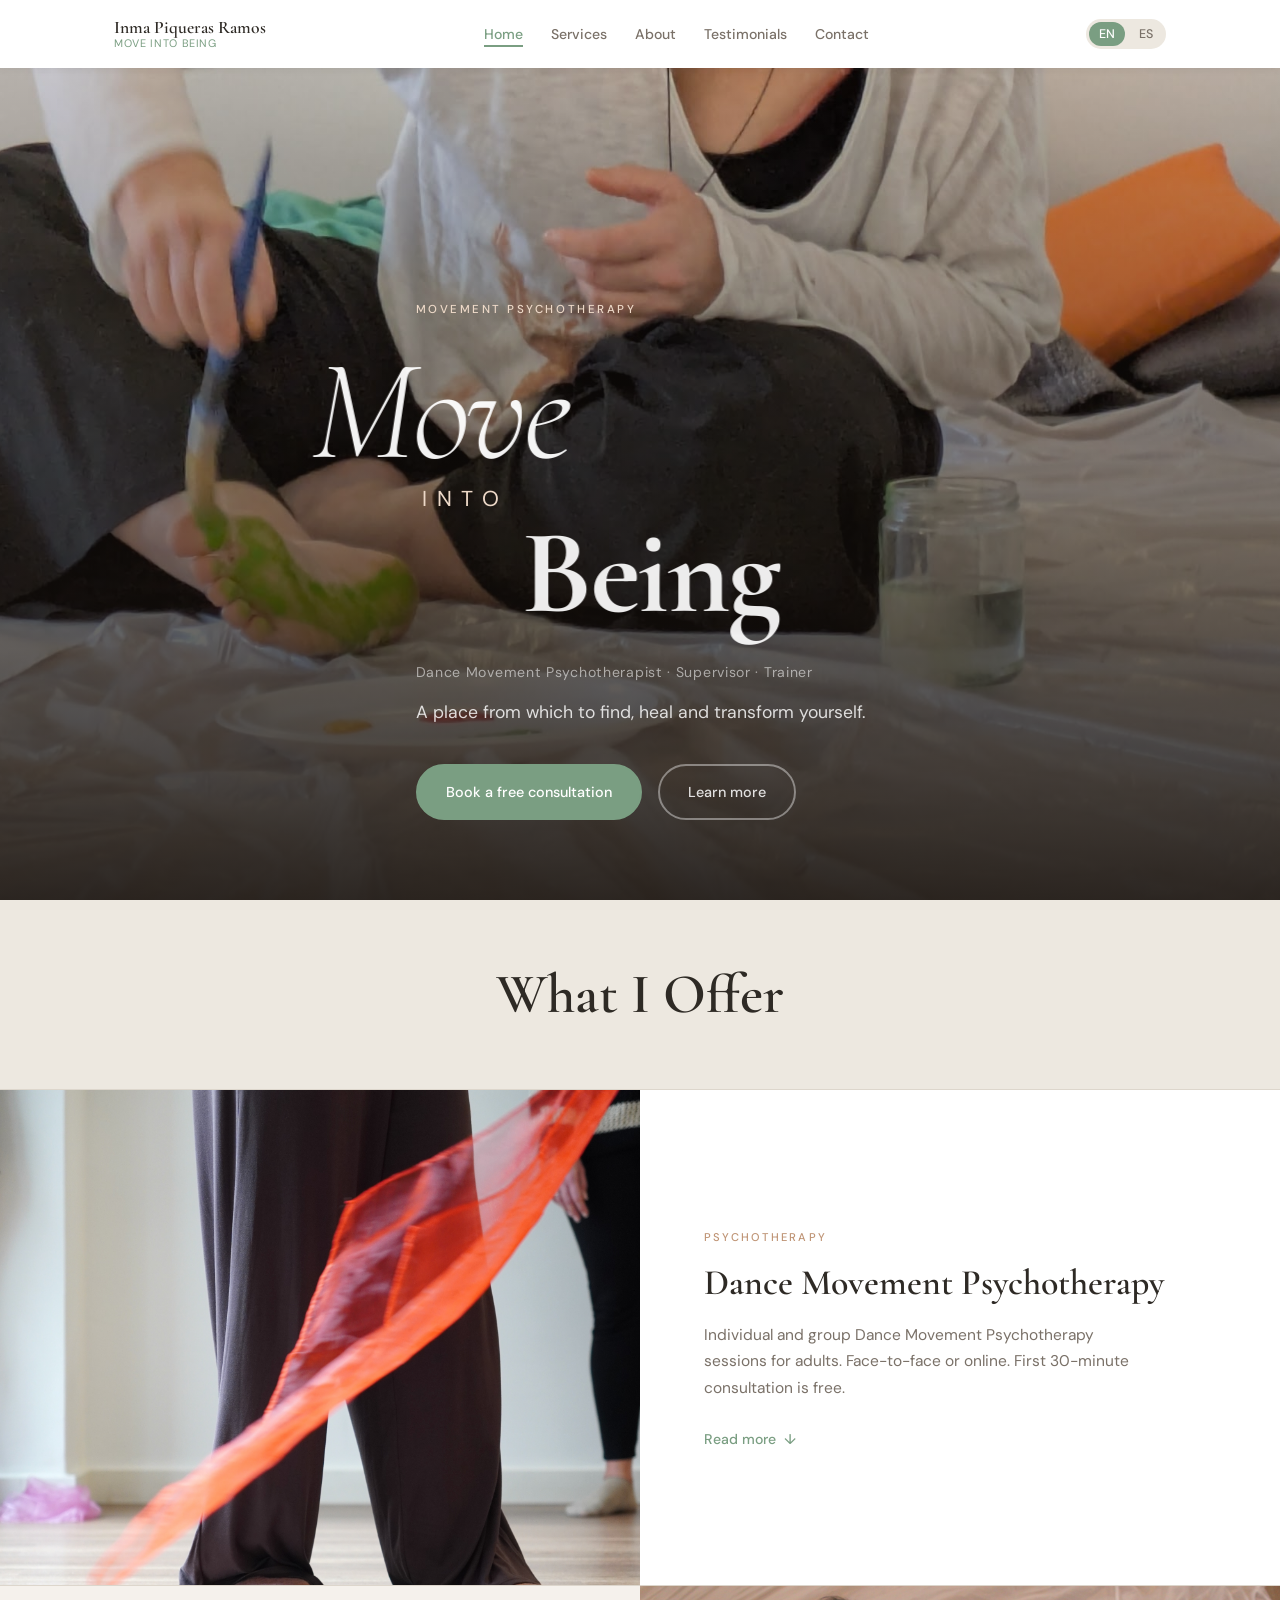
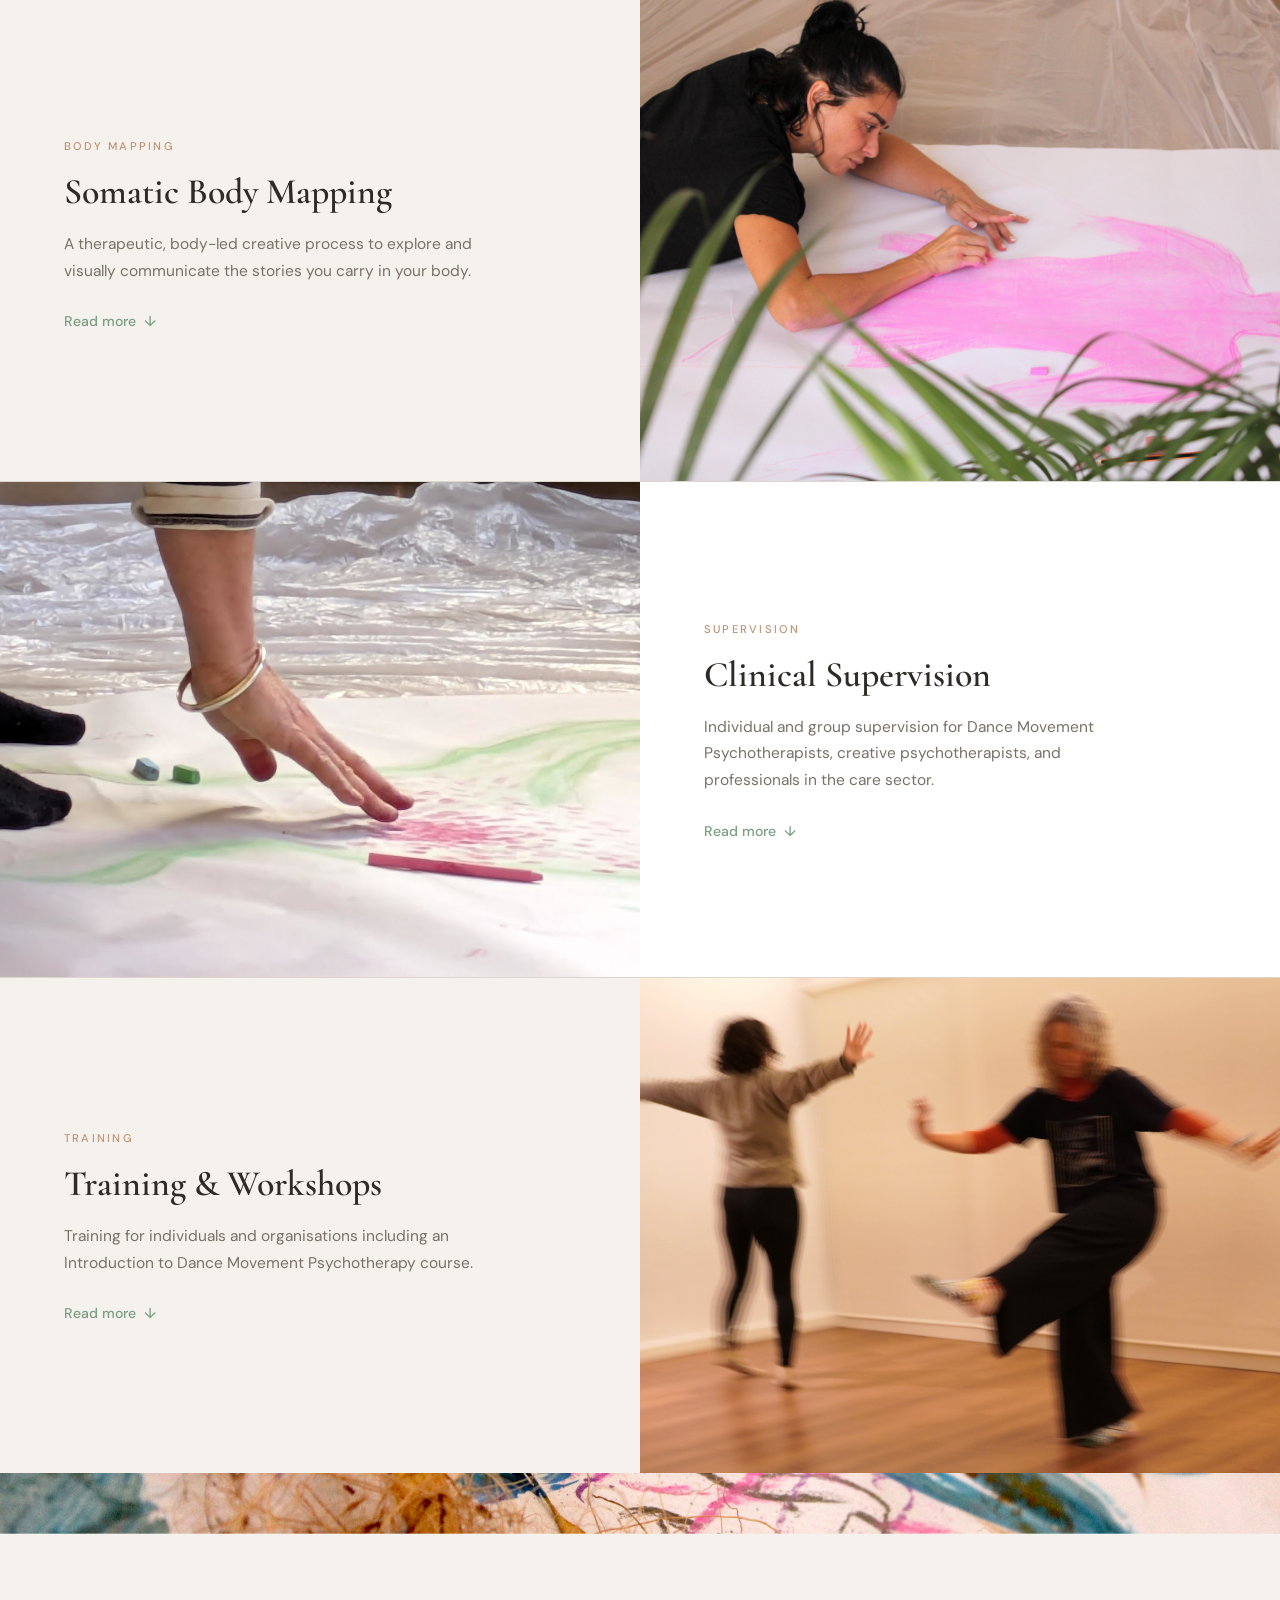
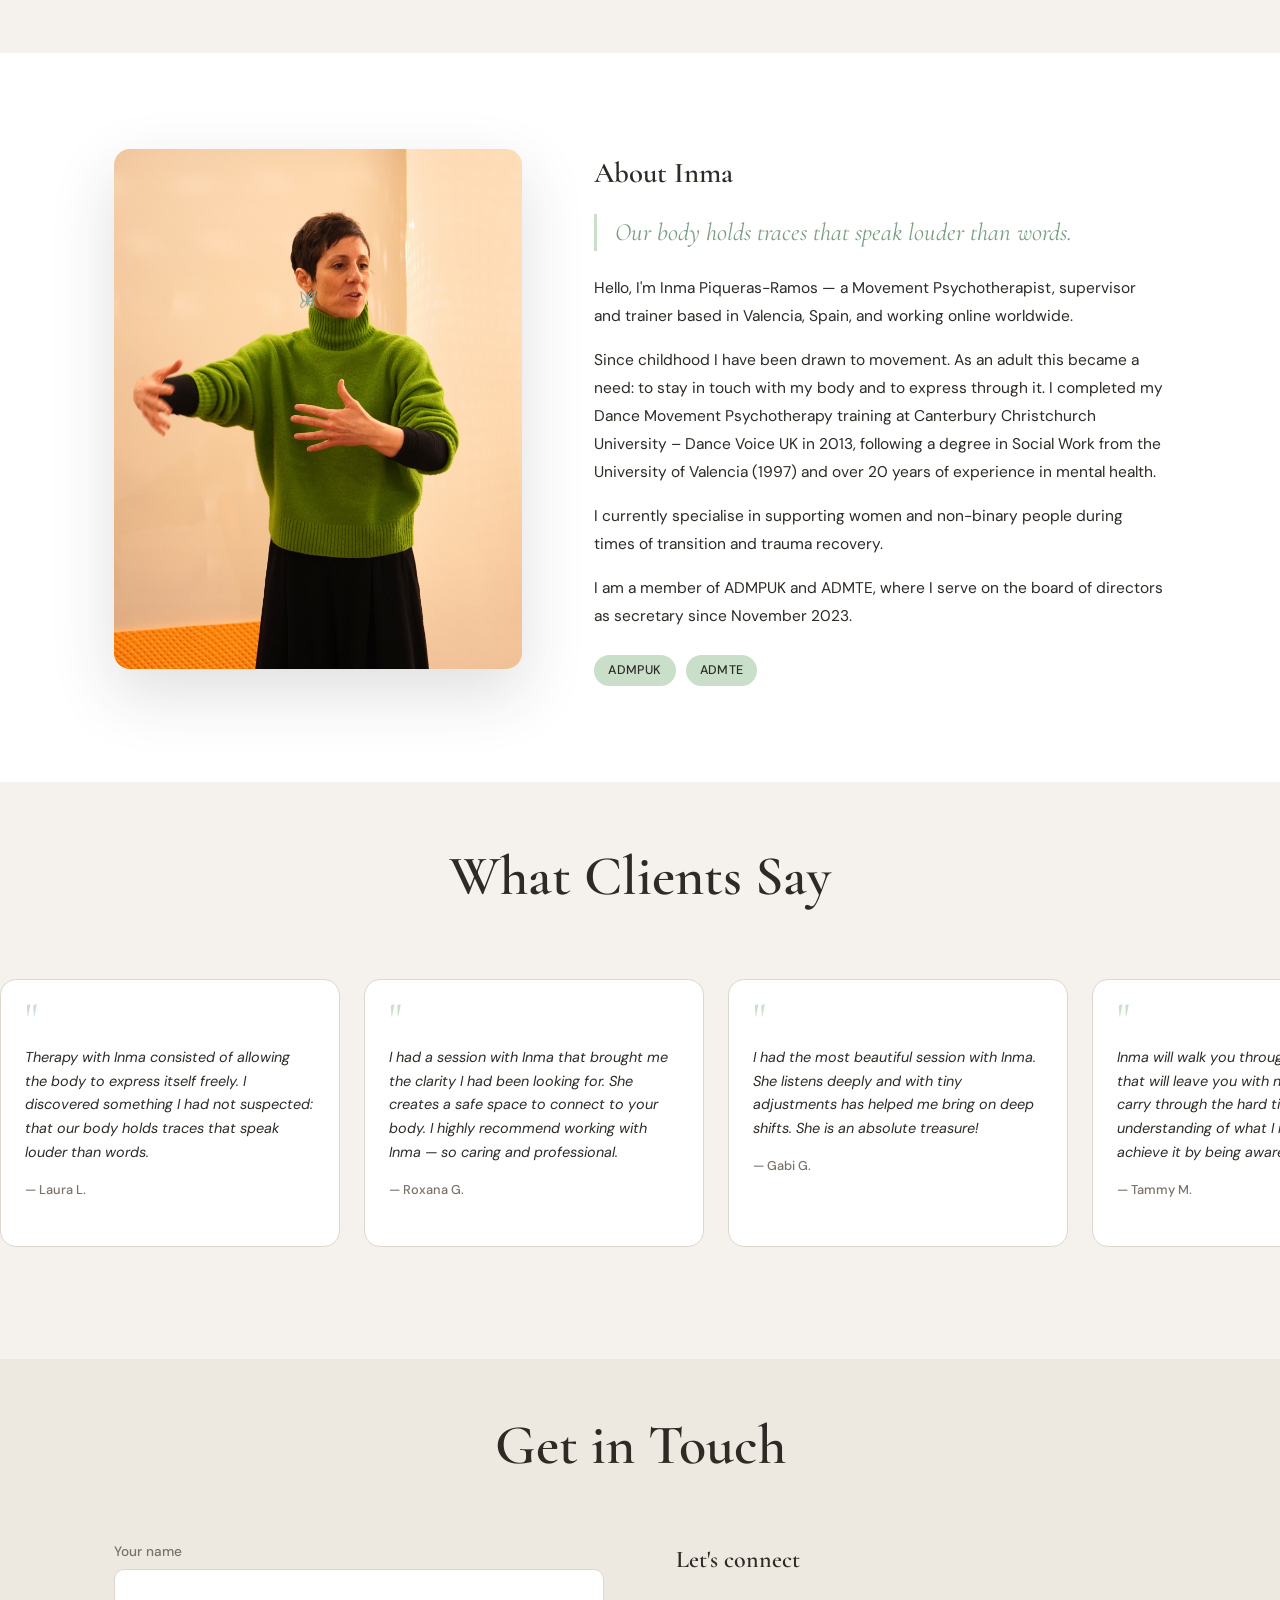
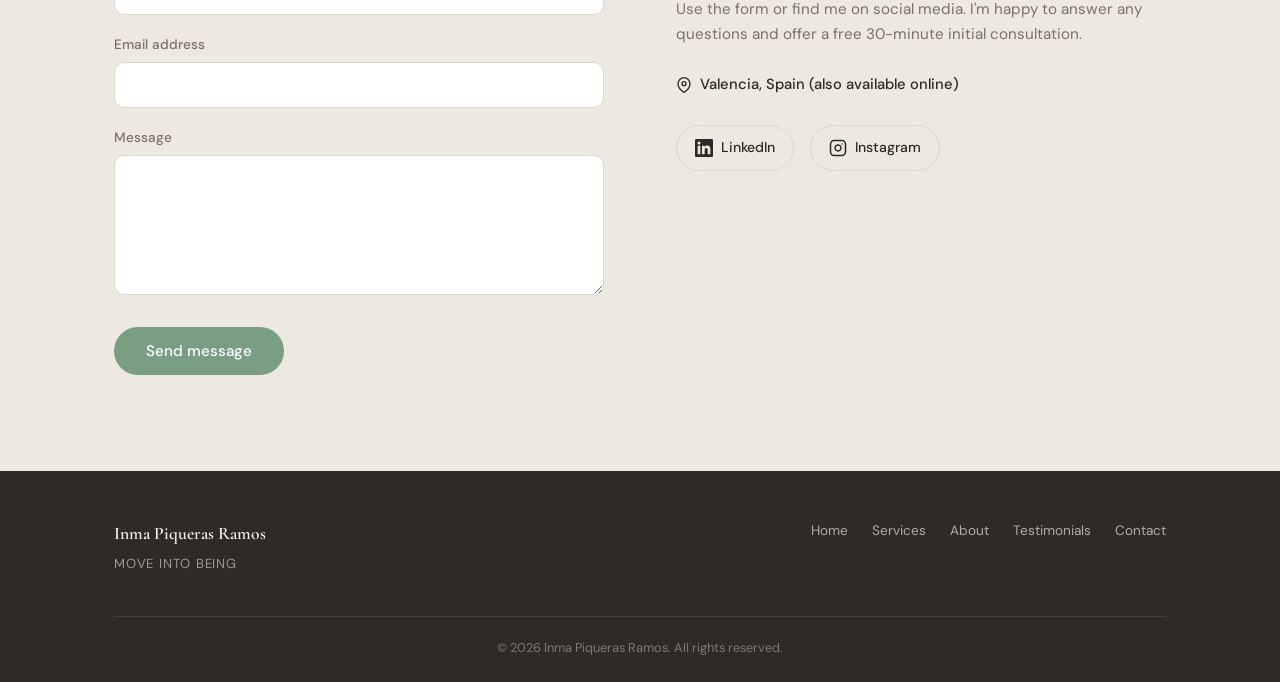
==== index.html @ 247e580c "Add complete website: bilingual static site for Inma Piqueras Ramos - index.html: single-page EN/ES " ====
<!DOCTYPE html>
<html lang="en">
<head>
  <meta charset="UTF-8" />
  <meta name="viewport" content="width=device-width, initial-scale=1.0" />
  <meta name="description" content="Inma Piqueras Ramos — Dance Movement Psychotherapist, Supervisor and Trainer based in Valencia, Spain. Individual and group therapy, supervision, and training." />
  <title>Inma Piqueras Ramos · Move Into Being</title>

  <!-- Favicon placeholder -->
  <link rel="icon" type="image/svg+xml" href="data:image/svg+xml,<svg xmlns='http://www.w3.org/2000/svg' viewBox='0 0 100 100'><text y='.9em' font-size='90'>🌿</text></svg>" />

  <!-- Design tokens first, then site styles -->
  <link rel="stylesheet" href="config.css" />
  <link rel="stylesheet" href="style.css" />
</head>

<body data-lang="en">

<!-- ===========================
     HEADER / NAV
     =========================== -->
<header id="site-header" role="banner">
  <div class="container">
    <nav class="nav-inner" aria-label="Main navigation">

      <a href="#hero" class="nav-logo" aria-label="Inma Piqueras Ramos — home">
        <span class="logo-name">Inma Piqueras Ramos</span>
        <span class="logo-tagline">Move Into Being</span>
      </a>

      <ul class="nav-links" role="list">
        <li><a href="#hero"
               data-en="Home"
               data-es="Inicio">Home</a></li>
        <li><a href="#services"
               data-en="Services"
               data-es="Servicios">Services</a></li>
        <li><a href="#about"
               data-en="About"
               data-es="Sobre mí">About</a></li>
        <li><a href="#testimonials"
               data-en="Testimonials"
               data-es="Testimonios">Testimonials</a></li>
        <li><a href="#contact"
               data-en="Contact"
               data-es="Contacto">Contact</a></li>
      </ul>

      <div class="lang-toggle" role="group" aria-label="Language selection">
        <button class="lang-btn active"
                data-lang="en"
                aria-pressed="true"
                aria-label="Switch to English">EN</button>
        <button class="lang-btn"
                data-lang="es"
                aria-pressed="false"
                aria-label="Cambiar a español">ES</button>
      </div>

      <button id="nav-hamburger"
              class="nav-hamburger"
              aria-label="Open navigation menu"
              aria-expanded="false"
              aria-controls="nav-mobile">☰</button>

    </nav>

    <!-- Mobile dropdown nav -->
    <nav id="nav-mobile" class="nav-mobile" aria-label="Mobile navigation">
      <a href="#hero"
         data-en="Home"
         data-es="Inicio">Home</a>
      <a href="#services"
         data-en="Services"
         data-es="Servicios">Services</a>
      <a href="#about"
         data-en="About"
         data-es="Sobre mí">About</a>
      <a href="#testimonials"
         data-en="Testimonials"
         data-es="Testimonios">Testimonials</a>
      <a href="#contact"
         data-en="Contact"
         data-es="Contacto">Contact</a>
    </nav>
  </div>
</header>


<!-- ===========================
     HERO
     =========================== -->
<section id="hero" aria-label="Introduction">

  <div class="hero-bg" aria-hidden="true">
    <img src="images/body_mapping/green_foot.jpg" alt="" />
  </div>
  <div class="hero-overlay" aria-hidden="true"></div>

  <div class="container">
    <div class="hero-content">

      <span class="hero-eyebrow"
            data-en="Movement Psychotherapy"
            data-es="Psicoterapia por el Movimiento">Movement Psychotherapy</span>

      <h1 class="hero-title" aria-label="Move Into Being">
        <span class="hero-title-move">Move</span>
        <span class="hero-title-into">Into</span>
        <span class="hero-title-being">Being</span>
      </h1>

      <p class="hero-subtitle"
         data-en="Dance Movement Psychotherapist &middot; Supervisor &middot; Trainer"
         data-es="Danza Movimiento Terapeuta &middot; Supervisora &middot; Formadora">Dance Movement Psychotherapist &middot; Supervisor &middot; Trainer</p>

      <p class="hero-intro"
         data-en="A place from which to find, heal and transform yourself."
         data-es="Un espacio desde el cual encontrar, sanar y transformarte.">A place from which to find, heal and transform yourself.</p>

      <div class="hero-ctas">
        <a href="#contact"
           class="btn btn-primary"
           data-en="Book a free consultation"
           data-es="Reserva una consulta gratuita">Book a free consultation</a>
        <a href="#services"
           class="btn btn-outline-light"
           data-en="Learn more"
           data-es="Saber más">Learn more</a>
      </div>

    </div>
  </div>
</section>

<!-- ===========================
     SERVICES
     =========================== -->
<section id="services" aria-labelledby="services-heading">
  <div class="container">
    <h2 id="services-heading" class="section-heading"
        data-en="What I Offer"
        data-es="Lo Que Ofrezco">What I Offer</h2>
  </div>

  <!-- Service 1: DMP — photo LEFT -->
  <article class="service-section" data-images='["images/dmp/floating_scarf.JPG","images/dmp/fun_scarfs.JPG"]' aria-label="Dance Movement Psychotherapy">
    <div class="service-header">
      <div class="service-photo-col">
        <img class="service-photo"
             src="images/dmp/floating_scarf.JPG"
             alt="A colourful scarf floating through the air during a movement session" />
      </div>
      <div class="service-text-col">
        <span class="service-label" data-en="Psychotherapy" data-es="Terapia">Psychotherapy</span>
        <h3 class="service-title"
            data-en="Dance Movement Psychotherapy"
            data-es="Danza Movimiento Terapia">Dance Movement Psychotherapy</h3>
        <p class="service-short lang-en">Individual and group Dance Movement Psychotherapy sessions for adults. Face-to-face or online. First 30-minute consultation is free.</p>
        <p class="service-short lang-es">Sesiones individuales y grupales de Danza Movimiento Terapia para adultos. Presencial o en línea. Primera consulta de 30 minutos gratuita.</p>
        <button class="service-expand-btn" aria-expanded="false">
          <span class="lang-en">Read more</span><span class="lang-es">Leer más</span>
          <span class="service-expand-arrow">↓</span>
        </button>
      </div>
    </div>
    <div class="service-drawer" aria-hidden="true">
      <div class="service-drawer-inner">
        <div class="lang-en">
          <p>Dance Movement Psychotherapy (DMP) is an integrative and humanistic approach that uses movement and body awareness as a pathway to psychological wellbeing. Drawing on attachment theory, trauma-informed practice, Gestalt and somatic approaches, our work together honours the wisdom of the body.</p>
          <p>Sessions are available individually or in groups, face-to-face in Valencia or online worldwide. A free 30-minute initial consultation lets us explore whether working together feels right.</p>
          <p><strong>Fees:</strong> €55 per individual session (50 min). Group session fees vary — please get in touch for details.</p>
        </div>
        <div class="lang-es">
          <p>La Danza Movimiento Terapia (DMT) es un enfoque integrador y humanista que utiliza el movimiento y la conciencia corporal como vía hacia el bienestar psicológico. Basándonos en la teoría del apego, la práctica informada en trauma, la Gestalt y los enfoques somáticos, nuestro trabajo honra la sabiduría del cuerpo.</p>
          <p>Las sesiones están disponibles de forma individual o grupal, en Valencia o en línea. Una consulta inicial gratuita de 30 minutos nos permite explorar si trabajar juntas/os nos parece adecuado.</p>
          <p><strong>Honorarios:</strong> €50 por sesión individual (50 min). Las sesiones de grupo varían — contáctame para más información.</p>
        </div>
      </div>
    </div>
  </article>

  <!-- Service 2: Body Mapping — photo RIGHT -->
  <article class="service-section service-section--flip" data-images='["images/body_mapping/lying_down_drawing.JPG","images/body_mapping/bluebody.jpg","images/body_mapping/hand_reaching.jpg","images/body_mapping/hand_string.jpg","images/body_mapping/lying_down.jpg"]' aria-label="Somatic Body Mapping">
    <div class="service-header">
      <div class="service-photo-col">
        <img class="service-photo"
             src="images/body_mapping/lying_down_drawing.JPG"
             alt="A body map drawing created during a somatic body mapping session" />
      </div>
      <div class="service-text-col">
        <span class="service-label" data-en="Body Mapping" data-es="Mapeo Corporal">Body Mapping</span>
        <h3 class="service-title"
            data-en="Somatic Body Mapping"
            data-es="Mapeo Corporal Somático">Somatic Body Mapping</h3>
        <p class="service-short lang-en">A therapeutic, body-led creative process to explore and visually communicate the stories you carry in your body.</p>
        <p class="service-short lang-es">Un proceso creativo y terapéutico que te invita a explorar y comunicar visualmente las historias que vives en tu cuerpo.</p>
        <button class="service-expand-btn" aria-expanded="false">
          <span class="lang-en">Read more</span><span class="lang-es">Leer más</span>
          <span class="service-expand-arrow">↓</span>
        </button>
      </div>
    </div>
    <div class="service-drawer" aria-hidden="true">
      <div class="service-drawer-inner">
        <div class="lang-en">
          <p>Somatic Body Mapping (SBM) invites you to paint a life-size representation of your body onto canvas, guided by somatic awareness. The result is a deeply personal artwork that gives form to inner experience — sensations, emotions, memories and meaning.</p>
          <p>Available individually and in groups, SBM is especially supportive during times of transition — loss and grief, illness, menopause, birth, arriving in a new country. No artistic experience is needed.</p>
          <p>A free 30-minute consultation is available to explore if this is the right approach for you.</p>
        </div>
        <div class="lang-es">
          <p>El Mapeo Corporal Somático te invita a pintar una representación a tamaño natural de tu cuerpo en un lienzo, guiada/o por la conciencia somática. El resultado es una obra de arte profundamente personal que da forma a la experiencia interior: sensaciones, emociones, recuerdos y significado.</p>
          <p>Disponible de forma individual y grupal, especialmente beneficioso en momentos de transición: pérdida y duelo, enfermedad, menopausia, maternidad, llegada a un nuevo país. No se necesita experiencia artística.</p>
          <p>Consulta inicial gratuita de 30 minutos disponible.</p>
        </div>
      </div>
    </div>
  </article>

  <!-- Service 3: Supervision — photo LEFT -->
  <article class="service-section" data-images='["images/body_mapping/hand_reaching.jpg","images/abstract/abstract_hand.JPG","images/abstract/abstract_fibres.JPG","images/abstract/feathers.JPG"]' aria-label="Supervision">
    <div class="service-header">
      <div class="service-photo-col">
        <img class="service-photo"
             src="images/body_mapping/hand_reaching.jpg"
             alt="A hand reaching upward, suggesting support and therapeutic connection" />
      </div>
      <div class="service-text-col">
        <span class="service-label" data-en="Supervision" data-es="Supervisión">Supervision</span>
        <h3 class="service-title"
            data-en="Clinical Supervision"
            data-es="Supervisión Clínica">Clinical Supervision</h3>
        <p class="service-short lang-en">Individual and group supervision for Dance Movement Psychotherapists, creative psychotherapists, and professionals in the care sector.</p>
        <p class="service-short lang-es">Supervisión individual y grupal para DMT, psicoterapeutas creativos y profesionales del sector sociosanitario.</p>
        <button class="service-expand-btn" aria-expanded="false">
          <span class="lang-en">Read more</span><span class="lang-es">Leer más</span>
          <span class="service-expand-arrow">↓</span>
        </button>
      </div>
    </div>
    <div class="service-drawer" aria-hidden="true">
      <div class="service-drawer-inner">
        <div class="lang-en">
          <p>Supervision is offered from a creative and embodied perspective, drawing on role play, imagery, movement exploration, group sculpts and body shaping. The aim is to support reflective, ethical and creative practice.</p>
          <p>Suitable for Dance Movement Psychotherapists, creative arts therapists, psychotherapists, social workers, counsellors and other care professionals.</p>
          <p><strong>Fees:</strong> €60 per individual session (60 min). Group supervision fees vary — please get in touch.</p>
        </div>
        <div class="lang-es">
          <p>La supervisión se ofrece desde una perspectiva creativa y encarnada: juego de roles, imágenes, exploración del movimiento, esculturas grupales y modelado corporal. El objetivo es apoyar una práctica reflexiva, ética y creativa.</p>
          <p>Adecuada para DMT, terapeutas de artes creativas, psicoterapeutas, trabajadores sociales, orientadores y otros profesionales del sector sociosanitario.</p>
          <p><strong>Honorarios:</strong> €60 por sesión individual (60 min). Grupos: consultar.</p>
        </div>
      </div>
    </div>
  </article>

  <!-- Service 4: Training — photo RIGHT -->
  <article class="service-section service-section--flip" data-images='["images/training_and_workshops/two_dancers.JPG","images/training_and_workshops/blurred_feet.JPG","images/training_and_workshops/candles.JPG","images/training_and_workshops/colourful_string.JPG","images/training_and_workshops/feet_lying_down.JPG","images/training_and_workshops/green_inma_talking.JPG"]' aria-label="Training and Workshops">
    <div class="service-header">
      <div class="service-photo-col">
        <img class="service-photo"
             src="images/training_and_workshops/two_dancers.JPG"
             alt="Two people dancing expressively together in a workshop setting" />
      </div>
      <div class="service-text-col">
        <span class="service-label" data-en="Training" data-es="Formación">Training</span>
        <h3 class="service-title"
            data-en="Training &amp; Workshops"
            data-es="Formación y Talleres">Training &amp; Workshops</h3>
        <p class="service-short lang-en">Training for individuals and organisations including an Introduction to Dance Movement Psychotherapy course.</p>
        <p class="service-short lang-es">Formación para personas y organizaciones, incluyendo un curso de Introducción a la Danza Movimiento Terapia.</p>
        <button class="service-expand-btn" aria-expanded="false">
          <span class="lang-en">Read more</span><span class="lang-es">Leer más</span>
          <span class="service-expand-arrow">↓</span>
        </button>
      </div>
    </div>
    <div class="service-drawer" aria-hidden="true">
      <div class="service-drawer-inner">
        <div class="lang-en">
          <p>The Introduction to Dance Movement Psychotherapy course is designed for psychotherapists, creative psychotherapists, social workers, coaches and helping professionals. It equips participants with body-based and creative DMP tools to enrich their existing practice.</p>
          <p>Training is also available for organisations wishing to integrate movement-based approaches into their work with staff or clients.</p>
          <p>Book a free 30-minute consultation to find out more about current course dates and content.</p>
        </div>
        <div class="lang-es">
          <p>El curso de Introducción a la Danza Movimiento Terapia está diseñado para psicoterapeutas, terapeutas de artes creativas, trabajadores sociales, coaches y otros profesionales de ayuda. Proporciona herramientas corporales y creativas de la DMT para enriquecer la práctica existente.</p>
          <p>También se ofrece formación para organizaciones que deseen integrar enfoques basados en el movimiento en su trabajo con el personal o los clientes.</p>
          <p>Reserva una consulta gratuita de 30 minutos para obtener más información sobre las fechas y el contenido del curso.</p>
        </div>
      </div>
    </div>
  </article>

</section>

<div class="section-divider" aria-hidden="true">
  <img class="divider-img" src="images/abstract/abstract_hand.JPG" alt="" />
</div>

<!-- ===========================
     ABOUT
     =========================== -->
<section id="about" aria-labelledby="about-heading">
  <div class="container">
    <div class="about-inner">

      <div class="about-portrait-col">
        <img class="about-portrait"
             src="images/training_and_workshops/inma_teaching.JPG"
             alt="Inma Piqueras Ramos teaching a movement session"
             width="420"
             height="520" />
      </div>

      <div class="about-right">
        <h2 id="about-heading"
            data-en="About Inma"
            data-es="Sobre Inma">About Inma</h2>

        <p class="about-pullquote lang-en">Our body holds traces that speak louder than words.</p>
        <p class="about-pullquote lang-es">Nuestro cuerpo tiene marcas que hablan más que las palabras.</p>

        <div class="about-bio lang-en">
          <p>Hello, I'm Inma Piqueras-Ramos — a Movement Psychotherapist, supervisor and trainer based in Valencia, Spain, and working online worldwide.</p>
          <p>Since childhood I have been drawn to movement. As an adult this became a need: to stay in touch with my body and to express through it. I completed my Dance Movement Psychotherapy training at Canterbury Christchurch University – Dance Voice UK in 2013, following a degree in Social Work from the University of Valencia (1997) and over 20 years of experience in mental health.</p>
          <p>I currently specialise in supporting women and non-binary people during times of transition and trauma recovery.</p>
          <p>I am a member of ADMPUK and ADMTE, where I serve on the board of directors as secretary since November 2023.</p>
        </div>

        <div class="about-bio lang-es">
          <p>Hola, soy Inma Piqueras-Ramos — Danza Movimiento Terapeuta, supervisora y formadora, con sede en Valencia y práctica online en todo el mundo.</p>
          <p>Desde siempre me ha atraído el movimiento. De adulta, esto se convirtió en una necesidad: mantener el contacto con mi cuerpo y expresarme a través de él. Completé mi formación en Danza Movimiento Terapia en Canterbury Christchurch University – Dance Voice UK en 2013, tras graduarme en Trabajo Social por la Universidad de Valencia (1997) y más de 20 años de experiencia en salud mental.</p>
          <p>Me especializo en apoyar a mujeres y personas no binarias en momentos de transición y recuperación del trauma.</p>
          <p>Soy miembro del ADMPUK y de la ADMTE, donde ejerzo como secretaria del consejo directivo desde noviembre de 2023.</p>
        </div>

        <div class="about-memberships" aria-label="Professional memberships">
          <span class="badge">ADMPUK</span>
          <span class="badge">ADMTE</span>
        </div>
      </div>

    </div>
  </div>
</section>

<!-- ===========================
     TESTIMONIALS
     =========================== -->
<section id="testimonials" aria-labelledby="testimonials-heading">
  <div class="container">
    <h2 id="testimonials-heading" class="section-heading"
        data-en="What Clients Say"
        data-es="Lo Que Dicen los Clientes">What Clients Say</h2>
  </div>

  <!-- English carousel -->
  <div class="testimonials-carousel lang-en" aria-label="Client testimonials">
    <div class="testimonials-track">

      <article class="testimonial-card">
        <span class="testimonial-quote-mark" aria-hidden="true">"</span>
        <p class="testimonial-text">Therapy with Inma consisted of allowing the body to express itself freely. I discovered something I had not suspected: that our body holds traces that speak louder than words.</p>
        <p class="testimonial-name">Laura L.</p>
      </article>

      <article class="testimonial-card">
        <span class="testimonial-quote-mark" aria-hidden="true">"</span>
        <p class="testimonial-text">I had a session with Inma that brought me the clarity I had been looking for. She creates a safe space to connect to your body. I highly recommend working with Inma — so caring and professional.</p>
        <p class="testimonial-name">Roxana G.</p>
      </article>

      <article class="testimonial-card">
        <span class="testimonial-quote-mark" aria-hidden="true">"</span>
        <p class="testimonial-text">I had the most beautiful session with Inma. She listens deeply and with tiny adjustments has helped me bring on deep shifts. She is an absolute treasure!</p>
        <p class="testimonial-name">Gabi G.</p>
      </article>

      <article class="testimonial-card">
        <span class="testimonial-quote-mark" aria-hidden="true">"</span>
        <p class="testimonial-text">Inma will walk you through an experience that will leave you with nuggets of gold to carry through the hard times. A beautiful understanding of what I need and how to achieve it by being aware of my body.</p>
        <p class="testimonial-name">Tammy M.</p>
      </article>

      <article class="testimonial-card">
        <span class="testimonial-quote-mark" aria-hidden="true">"</span>
        <p class="testimonial-text">Working with Inma has helped me so much to identify my burnout cycle before I get sucked down it. This year my general energy and business energy is vastly different! Highly recommend.</p>
        <p class="testimonial-name">Kate D.</p>
      </article>

      <article class="testimonial-card">
        <span class="testimonial-quote-mark" aria-hidden="true">"</span>
        <p class="testimonial-text">My sessions with Inma have been an eye opener. My body was carrying deep emotions I hadn't addressed. Inma guided me with such sensitivity and care — I feel so much more clarity after working with her.</p>
        <p class="testimonial-name">Pinta K.</p>
      </article>

      <article class="testimonial-card">
        <span class="testimonial-quote-mark" aria-hidden="true">"</span>
        <p class="testimonial-text">While working with Inma I've learned how disconnected from my body I was. After our work I am eating better, making time for rest, and exercising regularly. I'm sleeping better and I'm happier.</p>
        <p class="testimonial-name">Paula T.</p>
      </article>

      <!-- Duplicates for seamless infinite loop -->
      <article class="testimonial-card" aria-hidden="true">
        <span class="testimonial-quote-mark" aria-hidden="true">"</span>
        <p class="testimonial-text">Therapy with Inma consisted of allowing the body to express itself freely. I discovered something I had not suspected: that our body holds traces that speak louder than words.</p>
        <p class="testimonial-name">Laura L.</p>
      </article>

      <article class="testimonial-card" aria-hidden="true">
        <span class="testimonial-quote-mark" aria-hidden="true">"</span>
        <p class="testimonial-text">I had a session with Inma that brought me the clarity I had been looking for. She creates a safe space to connect to your body. I highly recommend working with Inma — so caring and professional.</p>
        <p class="testimonial-name">Roxana G.</p>
      </article>

      <article class="testimonial-card" aria-hidden="true">
        <span class="testimonial-quote-mark" aria-hidden="true">"</span>
        <p class="testimonial-text">I had the most beautiful session with Inma. She listens deeply and with tiny adjustments has helped me bring on deep shifts. She is an absolute treasure!</p>
        <p class="testimonial-name">Gabi G.</p>
      </article>

      <article class="testimonial-card" aria-hidden="true">
        <span class="testimonial-quote-mark" aria-hidden="true">"</span>
        <p class="testimonial-text">Inma will walk you through an experience that will leave you with nuggets of gold to carry through the hard times. A beautiful understanding of what I need and how to achieve it by being aware of my body.</p>
        <p class="testimonial-name">Tammy M.</p>
      </article>

      <article class="testimonial-card" aria-hidden="true">
        <span class="testimonial-quote-mark" aria-hidden="true">"</span>
        <p class="testimonial-text">Working with Inma has helped me so much to identify my burnout cycle before I get sucked down it. This year my general energy and business energy is vastly different! Highly recommend.</p>
        <p class="testimonial-name">Kate D.</p>
      </article>

      <article class="testimonial-card" aria-hidden="true">
        <span class="testimonial-quote-mark" aria-hidden="true">"</span>
        <p class="testimonial-text">My sessions with Inma have been an eye opener. My body was carrying deep emotions I hadn't addressed. Inma guided me with such sensitivity and care — I feel so much more clarity after working with her.</p>
        <p class="testimonial-name">Pinta K.</p>
      </article>

      <article class="testimonial-card" aria-hidden="true">
        <span class="testimonial-quote-mark" aria-hidden="true">"</span>
        <p class="testimonial-text">While working with Inma I've learned how disconnected from my body I was. After our work I am eating better, making time for rest, and exercising regularly. I'm sleeping better and I'm happier.</p>
        <p class="testimonial-name">Paula T.</p>
      </article>

    </div>
  </div>

  <!-- Spanish carousel -->
  <div class="testimonials-carousel lang-es" aria-label="Testimonios de clientes">
    <div class="testimonials-track">

      <article class="testimonial-card">
        <span class="testimonial-quote-mark" aria-hidden="true">"</span>
        <p class="testimonial-text">La terapia con Inma consistía en dejar volar al cuerpo. Ahí comprendí algo que ni sospechaba: que nuestro cuerpo tiene marcas que hablan más que las palabras.</p>
        <p class="testimonial-name">Laura L.</p>
      </article>

      <article class="testimonial-card">
        <span class="testimonial-quote-mark" aria-hidden="true">"</span>
        <p class="testimonial-text">Ayer tuve una sesión preciosa con Inma y no puedo recomendar su trabajo lo suficiente. Escucha con mucha profundidad y con pequeños ajustes me ha ayudado a lograr cambios profundos. ¡Es un auténtico tesoro!</p>
        <p class="testimonial-name">Gabi G.</p>
      </article>

      <article class="testimonial-card">
        <span class="testimonial-quote-mark" aria-hidden="true">"</span>
        <p class="testimonial-text">Trabajar con Inma me ha ayudado muchísimo a identificar mi ciclo de burnout antes de caer en él. Este año mi energía personal y profesional es completamente diferente. La recomiendo profundamente.</p>
        <p class="testimonial-name">Kate D.</p>
      </article>

      <article class="testimonial-card">
        <span class="testimonial-quote-mark" aria-hidden="true">"</span>
        <p class="testimonial-text">Llegó un momento en que, con la psicoterapia tradicional, sentía que no avanzaba. Sin embargo, al trabajar con Inma no solo desde la palabra sino también desde el cuerpo, experimenté un cambio profundo.</p>
        <p class="testimonial-name">Sara B.</p>
      </article>

      <article class="testimonial-card">
        <span class="testimonial-quote-mark" aria-hidden="true">"</span>
        <p class="testimonial-text">Valoro muy positivamente mi proceso con Inma a lo largo de más de 18 sesiones. Me he sentido acompañado en todo momento y con la confianza de poder expresar mis emociones, incluso en los momentos más difíciles.</p>
        <p class="testimonial-name">Antonio G.</p>
      </article>

      <article class="testimonial-card">
        <span class="testimonial-quote-mark" aria-hidden="true">"</span>
        <p class="testimonial-text">Mis sesiones con Inma han sido una auténtica revelación. Mi cuerpo estaba cargando con emociones profundas que no había atendido. Inma me guió con sensibilidad y cuidado. ¡Un trabajo increíble!</p>
        <p class="testimonial-name">Pinta K.</p>
      </article>

      <article class="testimonial-card">
        <span class="testimonial-quote-mark" aria-hidden="true">"</span>
        <p class="testimonial-text">Durante mi trabajo con Inma, me di cuenta de lo desconectada que estaba de mi cuerpo. Después de nuestro trabajo, estoy comiendo mejor, descansando y haciendo ejercicio. Duermo mejor y me siento más feliz.</p>
        <p class="testimonial-name">Paula T.</p>
      </article>

      <!-- Duplicates for seamless infinite loop -->
      <article class="testimonial-card" aria-hidden="true">
        <span class="testimonial-quote-mark" aria-hidden="true">"</span>
        <p class="testimonial-text">La terapia con Inma consistía en dejar volar al cuerpo. Ahí comprendí algo que ni sospechaba: que nuestro cuerpo tiene marcas que hablan más que las palabras.</p>
        <p class="testimonial-name">Laura L.</p>
      </article>

      <article class="testimonial-card" aria-hidden="true">
        <span class="testimonial-quote-mark" aria-hidden="true">"</span>
        <p class="testimonial-text">Ayer tuve una sesión preciosa con Inma y no puedo recomendar su trabajo lo suficiente. Escucha con mucha profundidad y con pequeños ajustes me ha ayudado a lograr cambios profundos. ¡Es un auténtico tesoro!</p>
        <p class="testimonial-name">Gabi G.</p>
      </article>

      <article class="testimonial-card" aria-hidden="true">
        <span class="testimonial-quote-mark" aria-hidden="true">"</span>
        <p class="testimonial-text">Trabajar con Inma me ha ayudado muchísimo a identificar mi ciclo de burnout antes de caer en él. Este año mi energía personal y profesional es completamente diferente. La recomiendo profundamente.</p>
        <p class="testimonial-name">Kate D.</p>
      </article>

      <article class="testimonial-card" aria-hidden="true">
        <span class="testimonial-quote-mark" aria-hidden="true">"</span>
        <p class="testimonial-text">Llegó un momento en que, con la psicoterapia tradicional, sentía que no avanzaba. Sin embargo, al trabajar con Inma no solo desde la palabra sino también desde el cuerpo, experimenté un cambio profundo.</p>
        <p class="testimonial-name">Sara B.</p>
      </article>

      <article class="testimonial-card" aria-hidden="true">
        <span class="testimonial-quote-mark" aria-hidden="true">"</span>
        <p class="testimonial-text">Valoro muy positivamente mi proceso con Inma a lo largo de más de 18 sesiones. Me he sentido acompañado en todo momento y con la confianza de poder expresar mis emociones, incluso en los momentos más difíciles.</p>
        <p class="testimonial-name">Antonio G.</p>
      </article>

      <article class="testimonial-card" aria-hidden="true">
        <span class="testimonial-quote-mark" aria-hidden="true">"</span>
        <p class="testimonial-text">Mis sesiones con Inma han sido una auténtica revelación. Mi cuerpo estaba cargando con emociones profundas que no había atendido. Inma me guió con sensibilidad y cuidado. ¡Un trabajo increíble!</p>
        <p class="testimonial-name">Pinta K.</p>
      </article>

      <article class="testimonial-card" aria-hidden="true">
        <span class="testimonial-quote-mark" aria-hidden="true">"</span>
        <p class="testimonial-text">Durante mi trabajo con Inma, me di cuenta de lo desconectada que estaba de mi cuerpo. Después de nuestro trabajo, estoy comiendo mejor, descansando y haciendo ejercicio. Duermo mejor y me siento más feliz.</p>
        <p class="testimonial-name">Paula T.</p>
      </article>

    </div>
  </div>

</section>


<!-- ===========================
     EVENTS
     =========================== -->
<section id="events" aria-labelledby="events-heading">
  <div class="container">

    <h2 id="events-heading" class="section-heading"
        data-en="Upcoming Events"
        data-es="Próximos Eventos">Upcoming Events</h2>

    <div id="events-list" class="events-list" aria-live="polite" aria-label="Upcoming events"></div>

    <p id="events-empty"
       class="events-empty"
       style="display:none;"
       data-en="No upcoming events. Check back soon."
       data-es="No hay eventos próximos. ¡Vuelve pronto!">No upcoming events. Check back soon.</p>

  </div>
</section>

<!-- ===========================
     CONTACT
     =========================== -->
<section id="contact" aria-labelledby="contact-heading">
  <div class="container">

    <h2 id="contact-heading" class="section-heading"
        data-en="Get in Touch"
        data-es="Ponte en Contacto">Get in Touch</h2>

    <div class="contact-inner">

      <!-- Form -->
      <div class="contact-form-wrap">
        <form action="https://formspree.io/f/YOUR_FORM_ID"
              method="POST"
              aria-label="Contact form"
              novalidate>

          <label class="contact-form-label" for="contact-name"
                 data-en="Your name"
                 data-es="Tu nombre">Your name</label>
          <input class="contact-input"
                 type="text"
                 id="contact-name"
                 name="name"
                 required
                 autocomplete="name"
                 aria-required="true" />

          <label class="contact-form-label" for="contact-email"
                 data-en="Email address"
                 data-es="Dirección de email">Email address</label>
          <input class="contact-input"
                 type="email"
                 id="contact-email"
                 name="email"
                 required
                 autocomplete="email"
                 aria-required="true" />

          <label class="contact-form-label" for="contact-message"
                 data-en="Message"
                 data-es="Mensaje">Message</label>
          <textarea class="contact-textarea"
                    id="contact-message"
                    name="message"
                    required
                    aria-required="true"
                    rows="5"></textarea>

          <button type="submit"
                  class="contact-submit"
                  data-en="Send message"
                  data-es="Enviar mensaje">Send message</button>

        </form>
      </div>

      <!-- Info -->
      <div class="contact-info">
        <h3 data-en="Let's connect"
            data-es="Conectemos">Let's connect</h3>

        <p class="lang-en">Use the form or find me on social media. I'm happy to answer any questions and offer a free 30-minute initial consultation.</p>
        <p class="lang-es">Usa el formulario o encuéntrame en redes sociales. Estoy encantada de responder tus preguntas y ofrecer una consulta inicial gratuita de 30 minutos.</p>

        <div class="contact-location" aria-label="Location">
          <!-- Location pin icon -->
          <svg width="16" height="16" viewBox="0 0 24 24" fill="none" stroke="currentColor" stroke-width="2" stroke-linecap="round" stroke-linejoin="round" aria-hidden="true">
            <path d="M21 10c0 7-9 13-9 13s-9-6-9-13a9 9 0 0 1 18 0z"/>
            <circle cx="12" cy="10" r="3"/>
          </svg>
          <span data-en="Valencia, Spain (also available online)"
                data-es="Valencia, España (también disponible en línea)">Valencia, Spain (also available online)</span>
        </div>

        <div class="contact-socials">

          <a href="https://www.linkedin.com/in/inma-piqueras-ramos-81144217/"
             target="_blank"
             rel="noopener noreferrer"
             class="social-link"
             aria-label="Inma Piqueras Ramos on LinkedIn">
            <!-- LinkedIn SVG -->
            <svg width="18" height="18" viewBox="0 0 24 24" fill="currentColor" aria-hidden="true">
              <path d="M20.447 20.452h-3.554v-5.569c0-1.328-.027-3.037-1.852-3.037-1.853 0-2.136 1.445-2.136 2.939v5.667H9.351V9h3.414v1.561h.046c.477-.9 1.637-1.85 3.37-1.85 3.601 0 4.267 2.37 4.267 5.455v6.286zM5.337 7.433a2.062 2.062 0 0 1-2.063-2.065 2.064 2.064 0 1 1 2.063 2.065zm1.782 13.019H3.555V9h3.564v11.452zM22.225 0H1.771C.792 0 0 .774 0 1.729v20.542C0 23.227.792 24 1.771 24h20.451C23.2 24 24 23.227 24 22.271V1.729C24 .774 23.2 0 22.222 0h.003z"/>
            </svg>
            LinkedIn
          </a>

          <a href="https://www.instagram.com/inma.piqueras.ramos/"
             target="_blank"
             rel="noopener noreferrer"
             class="social-link"
             aria-label="Inma Piqueras Ramos on Instagram">
            <!-- Instagram SVG -->
            <svg width="18" height="18" viewBox="0 0 24 24" fill="none" stroke="currentColor" stroke-width="2" stroke-linecap="round" stroke-linejoin="round" aria-hidden="true">
              <rect x="2" y="2" width="20" height="20" rx="5" ry="5"/>
              <path d="M16 11.37A4 4 0 1 1 12.63 8 4 4 0 0 1 16 11.37z"/>
              <line x1="17.5" y1="6.5" x2="17.51" y2="6.5"/>
            </svg>
            Instagram
          </a>

        </div>
      </div>

    </div>
  </div>
</section>


<!-- ===========================
     FOOTER
     =========================== -->
<footer id="site-footer" role="contentinfo">
  <div class="container">
    <div class="footer-inner">

      <div class="footer-brand">
        <p class="footer-name">Inma Piqueras Ramos</p>
        <p class="footer-tagline">Move Into Being</p>
      </div>

      <nav class="footer-nav" aria-label="Footer navigation">
        <a href="#hero"
           data-en="Home"
           data-es="Inicio">Home</a>
        <a href="#services"
           data-en="Services"
           data-es="Servicios">Services</a>
        <a href="#about"
           data-en="About"
           data-es="Sobre mí">About</a>
        <a href="#testimonials"
           data-en="Testimonials"
           data-es="Testimonios">Testimonials</a>
        <a href="#contact"
           data-en="Contact"
           data-es="Contacto">Contact</a>
      </nav>

    </div>

    <hr class="footer-divider" />

    <p class="footer-copy">
      &copy; <span id="year"></span> Inma Piqueras Ramos.
      <span data-en="All rights reserved."
            data-es="Todos los derechos reservados.">All rights reserved.</span>
    </p>
  </div>
</footer>

<script src="script.js"></script>
</body>
</html>
---- config.css ----
/* config.css — Edit this file to change site appearance */
:root {
  /* Colors */
  --bg:           #F5F1EC;
  --bg-alt:       #EDE8E0;
  --bg-card:      #FFFFFF;
  --text:         #2E2A25;
  --text-muted:   #7A7168;
  --sage:         #7A9E82;
  --sage-light:   #C9DFC9;
  --clay:         #BF9475;
  --clay-light:   #EDD9C8;
  --white:        #FFFFFF;
  --border:       #DDD6CC;

  /* Typography */
  --font-serif: 'Cormorant Garamond', Georgia, serif;
  --font-sans:  'DM Sans', system-ui, sans-serif;

  /* Layout */
  --max-w: 1100px;
  --section-py: 96px;
  --radius: 16px;

  /* Animation timings */
  --photo-fade:     5s;    /* service photo cross-fade duration */
  --photo-hold:     5s;   /* interval between photo swaps (hold + fade) */
  --divider-parallax-range: 20; /* % of image height the divider parallax shifts */
  --hero-parallax:  0.12;  /* hero title parallax strength (fraction of scroll px) */
  --hero-lerp:      0.05;  /* hero parallax smoothing (lower = more lag) */
}
---- style.css ----
@import url('https://fonts.googleapis.com/css2?family=Cormorant+Garamond:ital,wght@0,300;0,400;0,600;0,700;1,300;1,400;1,600&family=DM+Sans:wght@300;400;500&display=swap');

/* ===========================
   RESET & BASE
   =========================== */
*, *::before, *::after {
  box-sizing: border-box;
  margin: 0;
  padding: 0;
}

html {
  scroll-behavior: smooth;
  font-size: 16px;
}

body {
  font-family: var(--font-sans);
  background-color: var(--bg);
  color: var(--text);
  line-height: 1.7;
  -webkit-font-smoothing: antialiased;
}

img {
  display: block;
  max-width: 100%;
  height: auto;
}

a {
  color: inherit;
  text-decoration: none;
}

ul {
  list-style: none;
}

.container {
  max-width: var(--max-w);
  margin: 0 auto;
  padding: 0 24px;
}

.section-heading {
  font-family: var(--font-serif);
  font-size: clamp(2.5rem, 5vw, 3.5rem);
  font-weight: 600;
  color: var(--text);
  margin-bottom: calc(var(--section-py) * 0.49);
  text-align: center;
}

/* Language classes */
.lang-es {
  display: none;
}
body[data-lang="es"] .lang-en {
  display: none;
}
body[data-lang="es"] .lang-es {
  display: block;
}

/* ===========================
   HEADER / NAV
   =========================== */
#site-header {
  position: fixed;
  top: 0;
  left: 0;
  right: 0;
  background: var(--white);
  box-shadow: 0 1px 8px rgba(46, 42, 37, 0.08);
  z-index: 100;
}

.nav-inner {
  display: flex;
  align-items: center;
  justify-content: space-between;
  height: 68px;
  gap: 24px;
}

.nav-logo {
  display: flex;
  flex-direction: column;
  line-height: 1.1;
  flex-shrink: 0;
}

.nav-logo .logo-name {
  font-family: var(--font-serif);
  font-size: 1.1rem;
  font-weight: 600;
  color: var(--text);
  white-space: nowrap;
}

.nav-logo .logo-tagline {
  font-size: 0.68rem;
  font-weight: 400;
  color: var(--sage);
  letter-spacing: 0.06em;
  text-transform: uppercase;
}

.nav-links {
  display: flex;
  align-items: center;
  gap: 28px;
}

.nav-links a {
  font-size: 0.88rem;
  font-weight: 500;
  color: var(--text-muted);
  transition: color 0.2s;
  white-space: nowrap;
}

.nav-links a:hover,
.nav-links a.active {
  color: var(--sage);
}

.nav-links a.active {
  border-bottom: 2px solid var(--sage);
  padding-bottom: 2px;
}

/* Language toggle */
.lang-toggle {
  display: flex;
  align-items: center;
  gap: 4px;
  background: var(--bg-alt);
  border-radius: 20px;
  padding: 3px;
  flex-shrink: 0;
}

.lang-btn {
  background: none;
  border: none;
  cursor: pointer;
  font-family: var(--font-sans);
  font-size: 0.78rem;
  font-weight: 500;
  color: var(--text-muted);
  padding: 4px 10px;
  border-radius: 16px;
  transition: background 0.2s, color 0.2s;
}

.lang-btn.active,
.lang-btn:hover {
  background: var(--sage);
  color: var(--white);
}

/* Hamburger */
.nav-hamburger {
  display: none;
  background: none;
  border: none;
  cursor: pointer;
  font-size: 1.4rem;
  color: var(--text);
  padding: 4px;
  line-height: 1;
}

/* Mobile nav dropdown */
.nav-mobile {
  display: none;
  flex-direction: column;
  background: var(--white);
  border-top: 1px solid var(--border);
  padding: 16px 24px 20px;
  gap: 4px;
}

.nav-mobile a {
  font-size: 0.95rem;
  font-weight: 500;
  color: var(--text-muted);
  padding: 8px 0;
  border-bottom: 1px solid var(--border);
  transition: color 0.2s;
}

.nav-mobile a:last-child {
  border-bottom: none;
}

.nav-mobile a:hover {
  color: var(--sage);
}

.nav-mobile.open {
  display: flex;
}

/* ===========================
   HERO
   =========================== */
#hero {
  position: relative;
  min-height: 100vh;
  display: flex;
  align-items: flex-end;
  padding-top: 68px;
  overflow: hidden;
}

.hero-bg {
  position: absolute;
  inset: 0;
  z-index: 0;
}

.hero-bg img {
  width: 100%;
  height: 100%;
  object-fit: cover;
  object-position: center 25%;
}

.hero-overlay {
  position: absolute;
  inset: 0;
  z-index: 1;
  background: linear-gradient(
    to top,
    rgba(24, 18, 14, 0.9) 0%,
    rgba(24, 18, 14, 0.55) 40%,
    rgba(24, 18, 14, 0.15) 100%
  );
}

.hero-content {
  position: relative;
  z-index: 2;
  padding-bottom: 80px;
  padding-top: 48px;
}

.hero-eyebrow {
  display: inline-block;
  font-size: 0.72rem;
  font-weight: 500;
  letter-spacing: 0.22em;
  text-transform: uppercase;
  color: var(--clay-light);
  margin-bottom: 20px;
}

/* Three-line creative title */
.hero-title {
  display: block;
  font-family: var(--font-serif);
  line-height: 1;
  margin-bottom: 28px;
}

.hero-title-move {
  display: block;
  font-size: clamp(5rem, 12vw, 9rem);
  font-weight: 300;
  font-style: italic;
  color: rgba(255, 255, 255, 0.95);
  letter-spacing: -0.02em;
  will-change: transform;
}

.hero-title-into {
  display: block;
  font-family: var(--font-sans);
  font-size: clamp(0.85rem, 2vw, 1.35rem);
  font-weight: 400;
  letter-spacing: 0.45em;
  text-transform: uppercase;
  color: var(--clay-light);
  margin: 6px 0 2px 0.3em;
}

.hero-title-being {
  display: block;
  font-size: clamp(4rem, 9.5vw, 7.5rem);
  font-weight: 700;
  font-style: normal;
  color: rgba(255, 255, 255, 0.92);
  letter-spacing: -0.02em;
  will-change: transform;
}

.hero-subtitle {
  font-size: 0.88rem;
  font-weight: 400;
  color: rgba(255, 255, 255, 0.55);
  margin-bottom: 12px;
  letter-spacing: 0.05em;
}

.hero-intro {
  font-size: 1.1rem;
  line-height: 1.75;
  color: rgba(255, 255, 255, 0.82);
  margin-bottom: 36px;
  max-width: 520px;
}

.hero-ctas {
  display: flex;
  gap: 16px;
  flex-wrap: wrap;
}

.btn {
  display: inline-block;
  padding: 14px 28px;
  border-radius: 100px;
  font-family: var(--font-sans);
  font-size: 0.9rem;
  font-weight: 500;
  cursor: pointer;
  transition: background 0.2s, color 0.2s, transform 0.15s, box-shadow 0.2s;
  border: 2px solid transparent;
  white-space: nowrap;
}

.btn-primary {
  background: var(--sage);
  color: var(--white);
  border-color: var(--sage);
}

.btn-primary:hover {
  background: #6a8e72;
  border-color: #6a8e72;
  transform: translateY(-2px);
  box-shadow: 0 6px 20px rgba(122, 158, 130, 0.35);
}

.btn-outline {
  background: transparent;
  color: var(--sage);
  border-color: var(--sage);
}

.btn-outline:hover {
  background: var(--sage);
  color: var(--white);
  transform: translateY(-2px);
}

/* Ghost button for use on dark backgrounds */
.btn-outline-light {
  background: transparent;
  color: rgba(255, 255, 255, 0.85);
  border-color: rgba(255, 255, 255, 0.4);
}

.btn-outline-light:hover {
  background: rgba(255, 255, 255, 0.12);
  color: #fff;
  border-color: rgba(255, 255, 255, 0.7);
  transform: translateY(-2px);
}

/* ===========================
   SECTION DIVIDERS (parallax image slices)
   =========================== */
.section-divider {
  height: 20vh;
  overflow: hidden;
  position: relative;
}

.divider-img {
  position: absolute;
  width: 100%;
  /* Taller than container so there's room to scroll */
  height: 160%;
  top: -30%;
  left: 0;
  object-fit: cover;
  will-change: transform;
}

/* ===========================
   SERVICES
   =========================== */
#services {
  padding: calc(var(--section-py) * 0.49) 0 0;
  background: var(--bg-alt);
}

/* Services — full-width horizontal sections */
.service-section {
  border-top: 1px solid var(--border);
  cursor: pointer;
}

.service-header {
  display: grid;
  grid-template-columns: 1fr 1fr;
  min-height: 55vh;
}

.service-section--flip .service-header .service-photo-col {
  order: 2;
}

.service-photo-col {
  position: relative;
  overflow: hidden;
}

.service-photo {
  position: absolute;
  inset: 0;
  width: 100%;
  height: 100%;
  object-fit: cover;
  object-position: center;
  transition: opacity var(--photo-fade) ease;
}

.service-text-col {
  padding: 56px 64px;
  display: flex;
  flex-direction: column;
  justify-content: center;
  background: var(--bg-card);
}

.service-section--flip .service-text-col {
  background: var(--bg);
}

.service-label {
  display: inline-block;
  font-size: 0.7rem;
  font-weight: 500;
  letter-spacing: 0.2em;
  text-transform: uppercase;
  color: var(--clay);
  margin-bottom: 14px;
}

.service-title {
  font-family: var(--font-serif);
  font-size: clamp(1.8rem, 2.8vw, 2.4rem);
  font-weight: 600;
  color: var(--text);
  line-height: 1.2;
  margin-bottom: 18px;
}

.service-short {
  font-size: 0.97rem;
  color: var(--text-muted);
  line-height: 1.72;
  margin-bottom: 28px;
  max-width: 440px;
}

.service-expand-btn {
  display: inline-flex;
  align-items: center;
  gap: 8px;
  background: none;
  border: none;
  cursor: pointer;
  font-family: var(--font-sans);
  font-size: 0.88rem;
  font-weight: 500;
  color: var(--sage);
  padding: 0;
  transition: color 0.2s;
  align-self: flex-start;
}

.service-expand-btn:hover {
  color: #5e8065;
}

.service-expand-arrow {
  display: inline-block;
  transition: transform 0.35s ease;
  line-height: 1;
}

.service-section.expanded .service-expand-arrow {
  transform: rotate(180deg);
}

/* Full-width drawer that slides open below the header */
.service-drawer {
  overflow: hidden;
  max-height: 0;
  opacity: 0;
  transition: max-height 0.55s ease, opacity 0.4s ease 0.1s;
  border-top: 0px solid var(--border);
}

.service-section.expanded .service-drawer {
  max-height: 600px;
  opacity: 1;
  border-top-width: 1px;
}

.service-drawer-inner {
  max-width: var(--max-w);
  margin: 0 auto;
  padding: 48px 24px;
  columns: 2;
  column-gap: 64px;
}

.service-drawer-inner p {
  font-size: 0.95rem;
  line-height: 1.78;
  color: var(--text);
  margin-bottom: 14px;
  break-inside: avoid;
}

.service-drawer-inner p:last-child {
  margin-bottom: 0;
}

/* ===========================
   ABOUT
   =========================== */
#about {
  padding: var(--section-py) 0;
  background: var(--white);
}

.about-inner {
  display: grid;
  grid-template-columns: 5fr 7fr;
  gap: 72px;
  align-items: start;
}

.about-portrait-col {
}

.about-portrait {
  width: 100%;
  height: 520px;
  object-fit: cover;
  object-position: center top;
  border-radius: var(--radius);
  box-shadow: 0 24px 64px rgba(46, 42, 37, 0.15);
  display: block;
}

.about-pullquote {
  font-family: var(--font-serif);
  font-size: clamp(1.2rem, 2.2vw, 1.55rem);
  font-style: italic;
  font-weight: 400;
  color: var(--sage);
  line-height: 1.5;
  margin-bottom: 24px;
  border-left: 3px solid var(--sage-light);
  padding-left: 18px;
}

.about-right h2 {
  font-family: var(--font-serif);
  font-size: 1.8rem;
  font-weight: 600;
  margin-bottom: 16px;
}

.about-bio {
  font-size: 0.97rem;
  line-height: 1.8;
  color: var(--text);
}

.about-bio p {
  margin-bottom: 16px;
}

.about-memberships {
  margin-top: 24px;
  display: flex;
  gap: 10px;
  flex-wrap: wrap;
}

.badge {
  display: inline-block;
  padding: 5px 14px;
  border-radius: 100px;
  font-size: 0.78rem;
  font-weight: 500;
  background: var(--sage-light);
  color: var(--text);
  letter-spacing: 0.03em;
}

/* ===========================
   TESTIMONIALS
   =========================== */
#testimonials {
  padding: calc(var(--section-py) * 0.49) 0 var(--section-py);
  background:
    linear-gradient(rgba(237, 217, 200, 0.55), rgba(237, 217, 200, 0.55)),
    url('images/abstract/abstract_cloth.JPG') center / cover no-repeat;
  background-attachment: fixed;
  overflow: hidden;
}


.testimonials-carousel {
  overflow: hidden;
  width: 100%;
  padding: 8px 0 16px;
  cursor: default;
}

.testimonials-track {
  display: flex;
  gap: 24px;
  width: max-content;
  animation: testimonials-scroll 65s linear infinite;
}

.testimonials-track:hover {
  animation-play-state: paused;
}

@keyframes testimonials-scroll {
  0%   { transform: translateX(0); }
  100% { transform: translateX(-50%); }
}

.testimonial-card {
  flex: 0 0 340px;
  background: var(--white);
  border-radius: var(--radius);
  padding: 22px 24px;
  border: 1px solid var(--border);
}

.testimonial-quote-mark {
  font-family: var(--font-serif);
  font-size: 2.8rem;
  line-height: 0.8;
  color: var(--sage-light);
  margin-bottom: 8px;
  display: block;
}

.testimonial-text {
  font-style: italic;
  font-size: 0.9rem;
  line-height: 1.65;
  color: var(--text);
  margin-bottom: 14px;
}

.testimonial-name {
  font-size: 0.8rem;
  font-weight: 500;
  color: var(--text-muted);
}

.testimonial-name::before {
  content: '— ';
}

/* ===========================
   EVENTS
   =========================== */
#events {
  padding: var(--section-py) 0;
  background: var(--bg);
}

.events-list {
  display: grid;
  gap: 20px;
}

.event-card {
  background: var(--bg-card);
  border-radius: var(--radius);
  padding: 28px;
  display: grid;
  grid-template-columns: 80px 1fr;
  gap: 24px;
  align-items: start;
  border: 1px solid var(--border);
  transition: transform 0.2s, box-shadow 0.2s;
}

.event-card:hover {
  transform: translateY(-2px);
  box-shadow: 0 8px 24px rgba(46, 42, 37, 0.08);
}

.event-date-badge {
  display: flex;
  flex-direction: column;
  align-items: center;
  justify-content: center;
  background: var(--sage);
  color: var(--white);
  border-radius: 12px;
  padding: 10px 8px;
  text-align: center;
  line-height: 1.1;
}

.event-date-day {
  font-family: var(--font-serif);
  font-size: 1.7rem;
  font-weight: 700;
}

.event-date-month {
  font-size: 0.72rem;
  font-weight: 500;
  letter-spacing: 0.06em;
  text-transform: uppercase;
}

.event-body h3 {
  font-family: var(--font-serif);
  font-size: 1.2rem;
  font-weight: 600;
  margin-bottom: 6px;
}

.event-body p {
  font-size: 0.9rem;
  color: var(--text-muted);
  margin-bottom: 6px;
}

.event-location {
  font-size: 0.82rem;
  color: var(--text-muted);
  display: flex;
  align-items: center;
  gap: 4px;
  margin-top: 8px;
}

.event-link {
  display: inline-block;
  margin-top: 12px;
  font-size: 0.85rem;
  font-weight: 500;
  color: var(--sage);
  text-decoration: underline;
  text-underline-offset: 3px;
}

.events-empty {
  text-align: center;
  padding: 60px 24px;
  color: var(--text-muted);
  font-size: 1rem;
  font-style: italic;
}

/* ===========================
   CONTACT
   =========================== */
#contact {
  padding: calc(var(--section-py) * 0.4) 0 var(--section-py);
  background: var(--bg-alt);
}

.contact-inner {
  display: grid;
  grid-template-columns: 1fr 1fr;
  gap: 72px;
  align-items: start;
}

.contact-form-label {
  display: block;
  font-size: 0.85rem;
  font-weight: 500;
  color: var(--text-muted);
  margin-bottom: 6px;
  margin-top: 18px;
}

.contact-form-label:first-child {
  margin-top: 0;
}

.contact-input,
.contact-textarea {
  width: 100%;
  padding: 12px 16px;
  border: 1.5px solid var(--border);
  border-radius: 10px;
  background: var(--white);
  font-family: var(--font-sans);
  font-size: 0.95rem;
  color: var(--text);
  transition: border-color 0.2s;
  outline: none;
}

.contact-input:focus,
.contact-textarea:focus {
  border-color: var(--sage);
}

.contact-textarea {
  min-height: 140px;
  resize: vertical;
}

.contact-submit {
  margin-top: 24px;
  padding: 14px 32px;
  background: var(--sage);
  color: var(--white);
  border: none;
  border-radius: 100px;
  font-family: var(--font-sans);
  font-size: 0.95rem;
  font-weight: 500;
  cursor: pointer;
  transition: background 0.2s, transform 0.15s;
}

.contact-submit:hover {
  background: #6a8e72;
  transform: translateY(-2px);
}

.contact-info h3 {
  font-family: var(--font-serif);
  font-size: 1.5rem;
  font-weight: 600;
  margin-bottom: 16px;
}

.contact-info p {
  font-size: 0.95rem;
  color: var(--text-muted);
  margin-bottom: 24px;
  line-height: 1.7;
}

.contact-location {
  display: flex;
  align-items: center;
  gap: 8px;
  font-size: 0.92rem;
  color: var(--text);
  margin-bottom: 28px;
  font-weight: 500;
}

.contact-socials {
  display: flex;
  gap: 16px;
  align-items: center;
}

.social-link {
  display: flex;
  align-items: center;
  gap: 8px;
  font-size: 0.88rem;
  font-weight: 500;
  color: var(--text);
  padding: 10px 18px;
  border: 1.5px solid var(--border);
  border-radius: 100px;
  transition: border-color 0.2s, color 0.2s, background 0.2s;
}

.social-link:hover {
  border-color: var(--sage);
  color: var(--sage);
}

.social-link svg {
  flex-shrink: 0;
}

/* ===========================
   FOOTER
   =========================== */
#site-footer {
  background: #2E2A25;
  color: rgba(245, 241, 236, 0.8);
  padding: 48px 0 24px;
}

.footer-inner {
  display: flex;
  justify-content: space-between;
  align-items: flex-start;
  gap: 40px;
  margin-bottom: 40px;
}

.footer-brand .footer-name {
  font-family: var(--font-serif);
  font-size: 1.1rem;
  color: #F5F1EC;
  font-weight: 600;
  margin-bottom: 4px;
}

.footer-brand .footer-tagline {
  font-size: 0.82rem;
  color: rgba(245, 241, 236, 0.55);
  letter-spacing: 0.06em;
  text-transform: uppercase;
}

.footer-nav {
  display: flex;
  gap: 24px;
  flex-wrap: wrap;
}

.footer-nav a {
  font-size: 0.85rem;
  color: rgba(245, 241, 236, 0.65);
  transition: color 0.2s;
}

.footer-nav a:hover {
  color: var(--sage-light);
}

.footer-divider {
  border: none;
  border-top: 1px solid rgba(245, 241, 236, 0.1);
  margin-bottom: 20px;
}

.footer-copy {
  text-align: center;
  font-size: 0.8rem;
  color: rgba(245, 241, 236, 0.4);
}

/* ===========================
   RESPONSIVE — 1024px
   =========================== */
@media (max-width: 1024px) {
  .about-inner {
    gap: 48px;
  }

  .hero-title-move {
    font-size: clamp(4rem, 11vw, 7rem);
  }

  .hero-title-being {
    font-size: clamp(3.5rem, 9vw, 6rem);
  }
}

/* ===========================
   RESPONSIVE — 768px (mobile)
   =========================== */
@media (max-width: 768px) {
  :root {
    --section-py: 64px;
  }

  /* Nav */
  .nav-links {
    display: none;
  }

  .nav-hamburger {
    display: block;
  }

  /* Hero */
  .hero-content {
    padding-bottom: 56px;
  }

  .hero-title-move {
    font-size: clamp(3.5rem, 14vw, 5.5rem);
  }

  .hero-title-being {
    font-size: clamp(3rem, 12vw, 4.5rem);
  }

  .hero-intro {
    max-width: 100%;
  }

  /* Services — stack on mobile */
  .service-header {
    grid-template-columns: 1fr;
    min-height: auto;
  }

  .service-photo-col {
    height: 50vw;
    min-height: 220px;
  }

  /* Photo always on top on mobile regardless of flip */
  .service-section--flip .service-header .service-photo-col {
    order: 0;
  }

  .service-text-col {
    padding: 36px 24px;
  }

  .service-drawer-inner {
    columns: 1;
    padding: 32px 24px;
  }

  /* About */
  .about-inner {
    grid-template-columns: 1fr;
    gap: 32px;
  }

  .about-portrait-col {
    position: static;
  }

  .about-portrait {
    max-height: 420px;
    object-fit: cover;
    object-position: top center;
  }

  /* Testimonials — carousel narrows cards on mobile */
  .testimonial-card {
    flex: 0 0 280px;
  }

  /* Events */
  .event-card {
    grid-template-columns: 1fr;
  }

  .event-date-badge {
    flex-direction: row;
    justify-content: flex-start;
    gap: 8px;
    width: fit-content;
    padding: 8px 16px;
  }

  .event-date-day {
    font-size: 1.1rem;
  }

  /* Contact */
  .contact-inner {
    grid-template-columns: 1fr;
    gap: 40px;
  }

  /* Footer */
  .footer-inner {
    flex-direction: column;
    gap: 24px;
  }

  .footer-nav {
    gap: 16px;
  }
}

@media (max-width: 480px) {
  .hero-title-move {
    font-size: clamp(3rem, 16vw, 4.5rem);
  }

  .hero-title-being {
    font-size: clamp(2.5rem, 13vw, 4rem);
  }

  .btn {
    padding: 12px 22px;
    font-size: 0.85rem;
  }
}
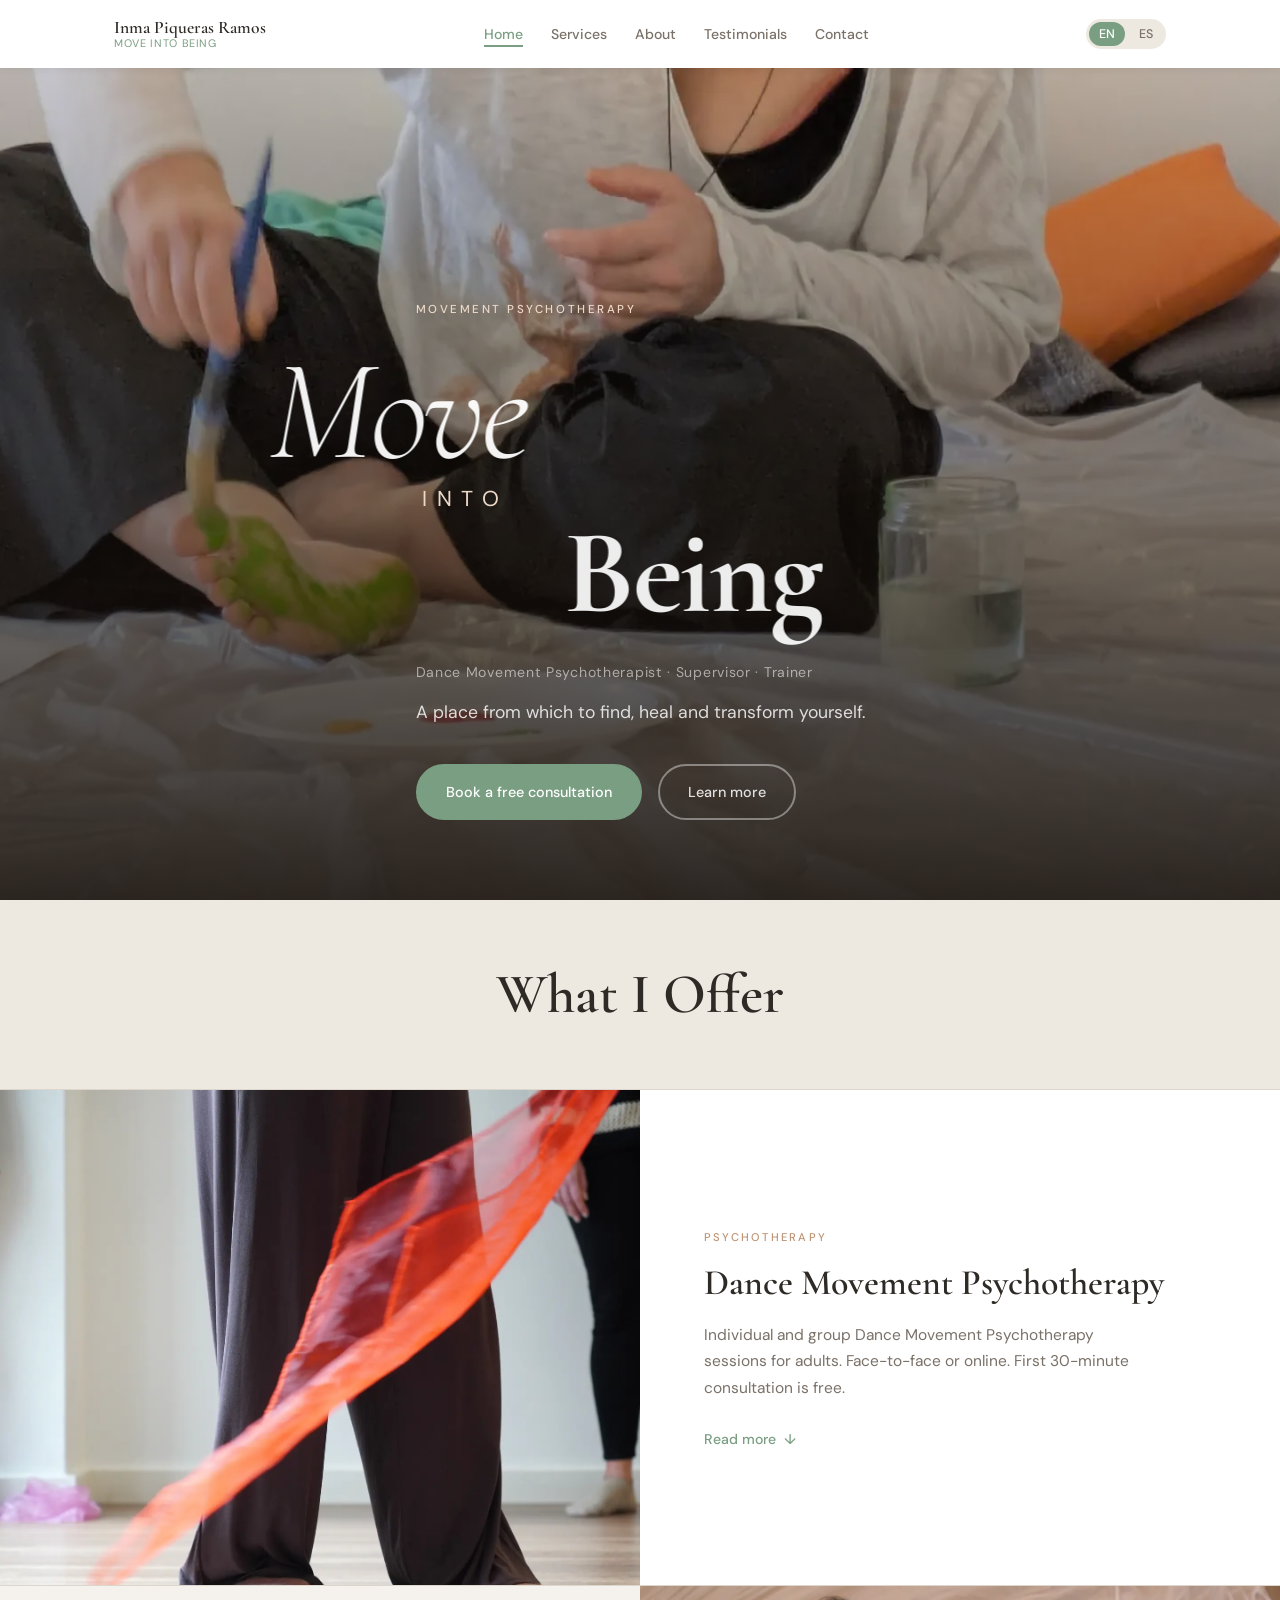
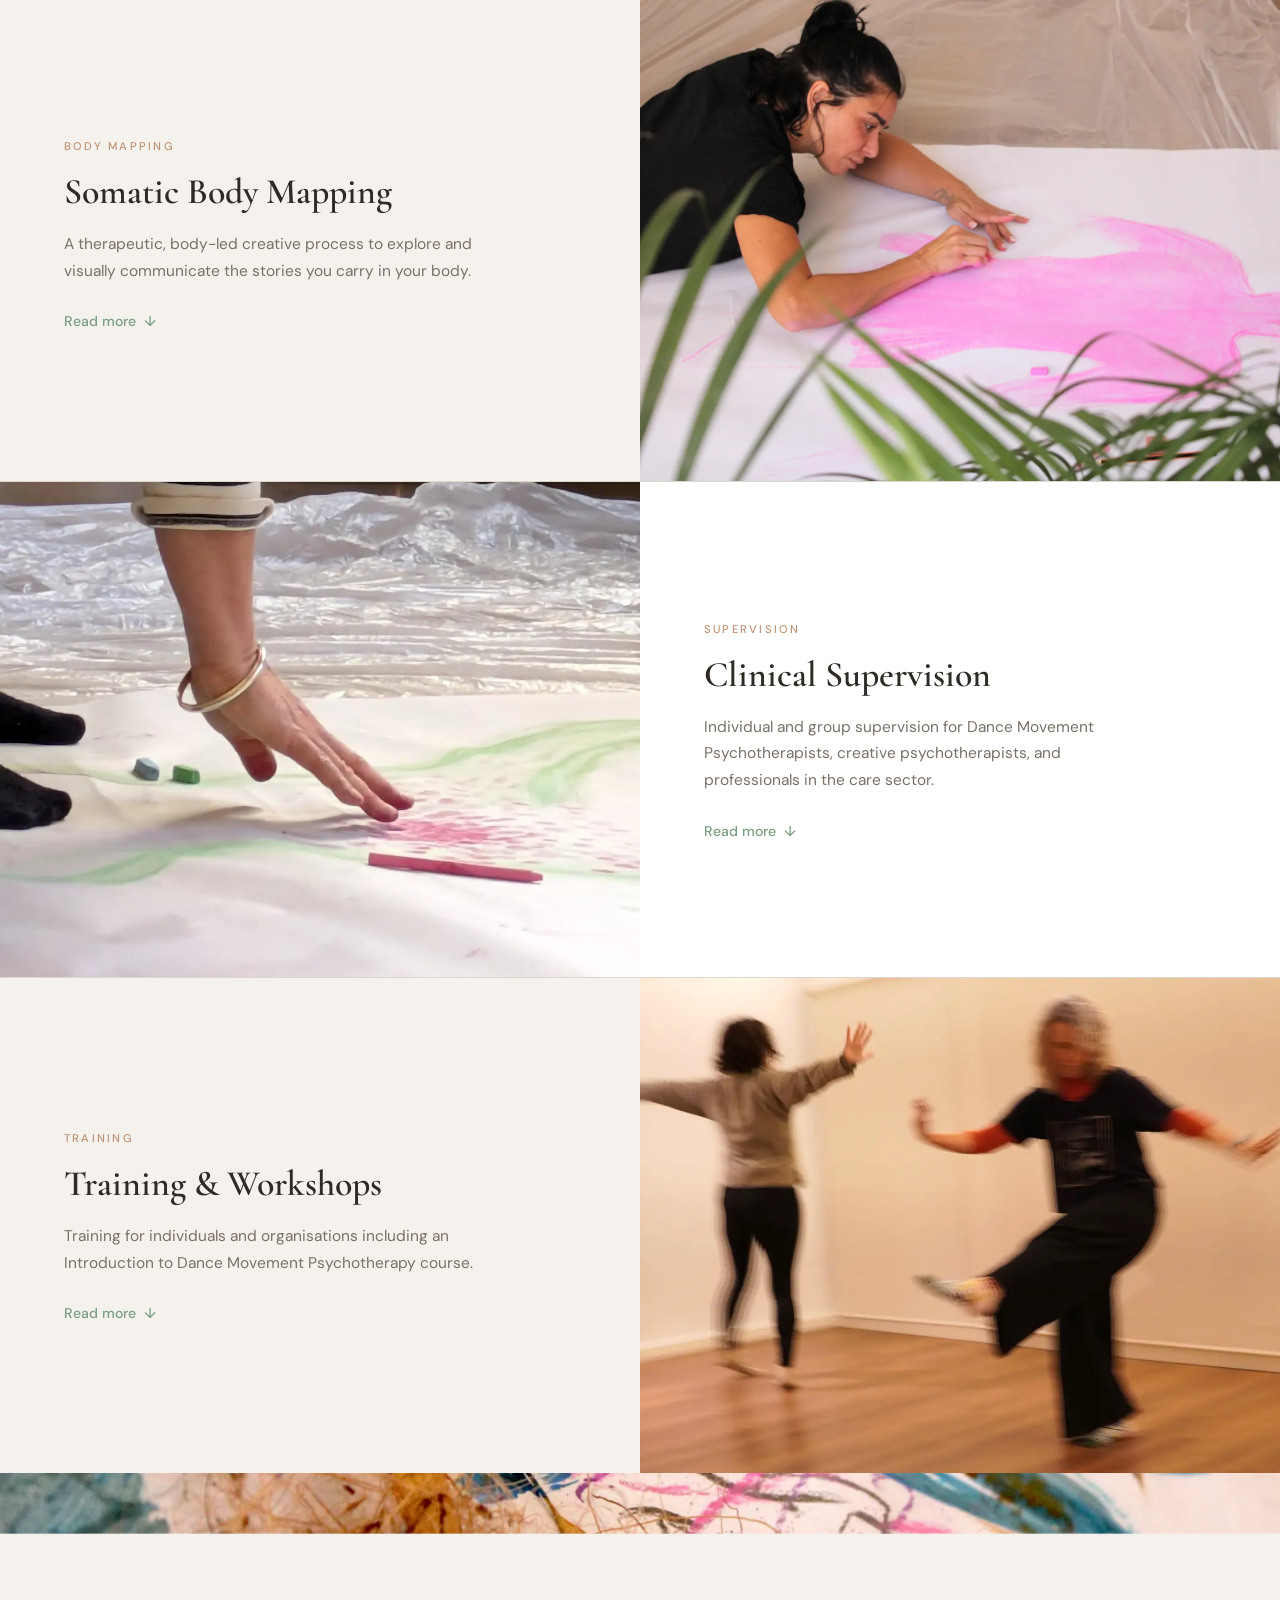
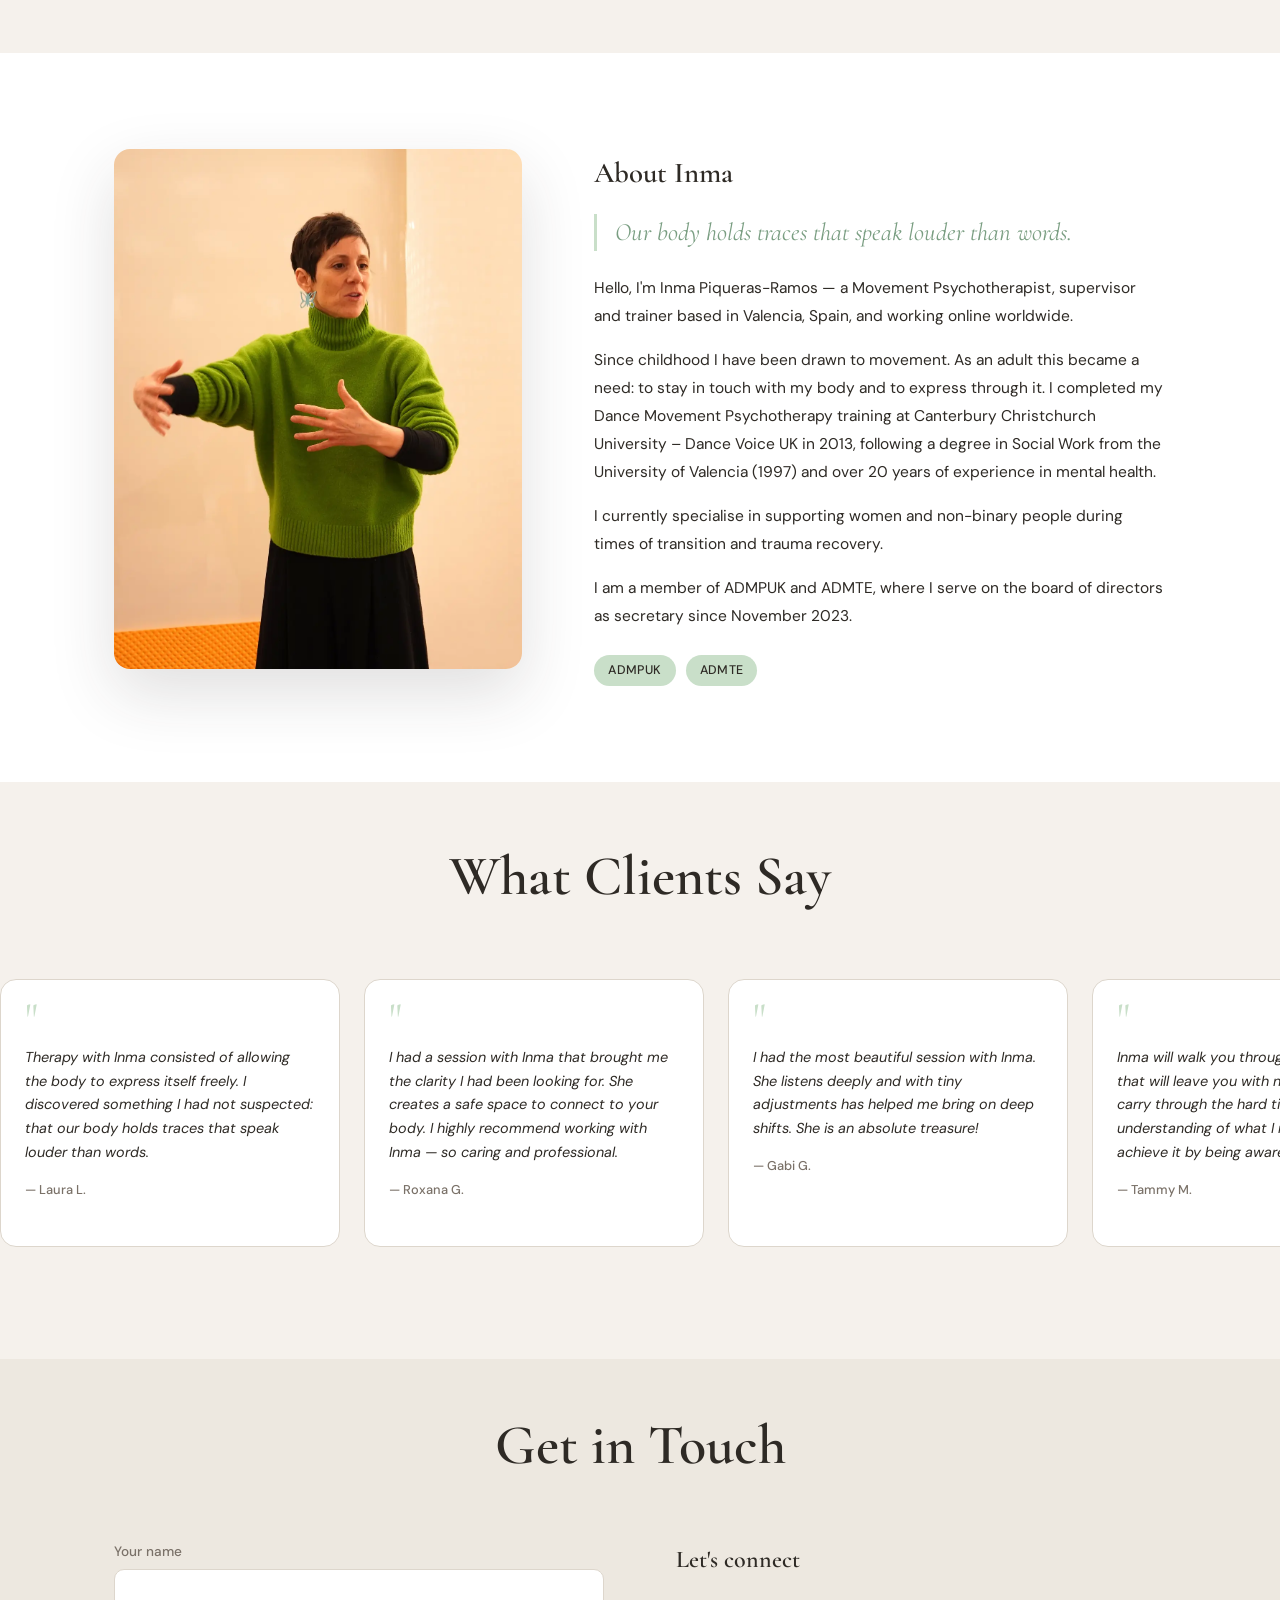
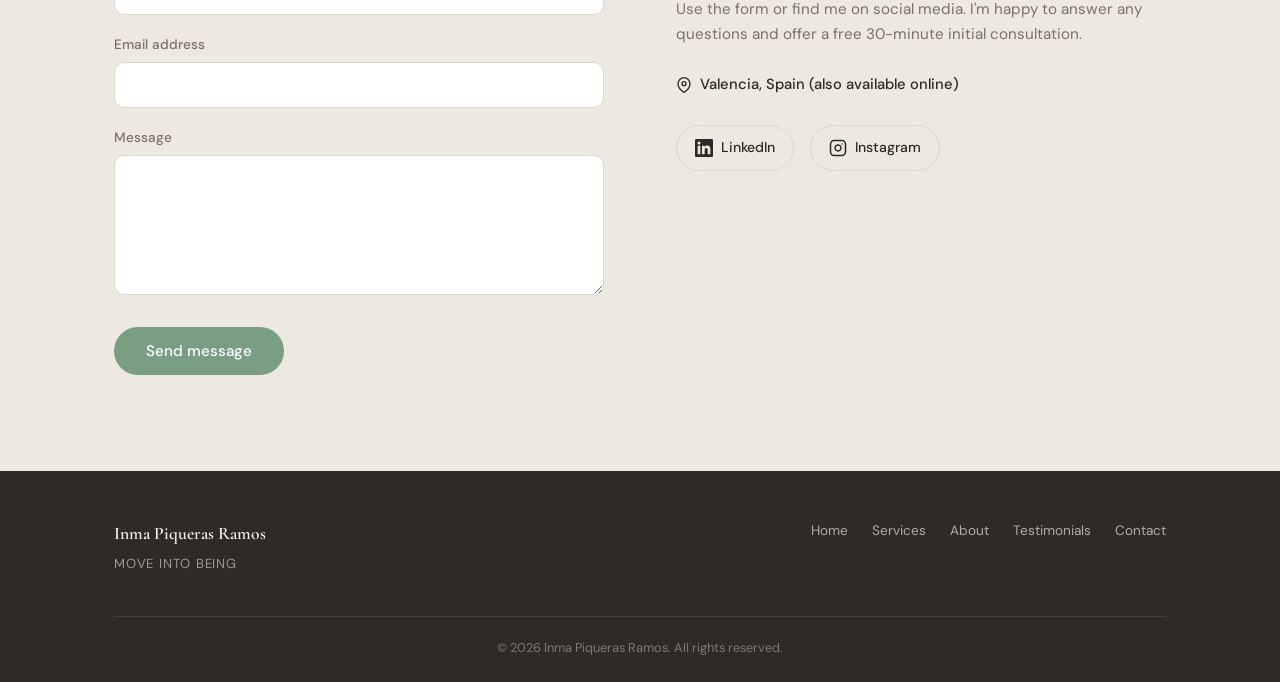
==== commit 6a25e9ec: "make images smaller" ====
--- a/index.html
+++ b/index.html
@@ -93,7 +93,7 @@
 <section id="hero" aria-label="Introduction">
 
   <div class="hero-bg" aria-hidden="true">
-    <img src="images/body_mapping/green_foot.jpg" alt="" />
+    <img src="images/body_mapping/green_foot.webp" alt="" />
   </div>
   <div class="hero-overlay" aria-hidden="true"></div>
 
@@ -144,11 +144,11 @@
   </div>
 
   <!-- Service 1: DMP — photo LEFT -->
-  <article class="service-section" data-images='["images/dmp/floating_scarf.JPG","images/dmp/fun_scarfs.JPG"]' aria-label="Dance Movement Psychotherapy">
+  <article class="service-section" data-images='["images/dmp/floating_scarf.webp","images/dmp/fun_scarfs.webp"]' aria-label="Dance Movement Psychotherapy">
     <div class="service-header">
       <div class="service-photo-col">
         <img class="service-photo"
-             src="images/dmp/floating_scarf.JPG"
+             src="images/dmp/floating_scarf.webp"
              alt="A colourful scarf floating through the air during a movement session" />
       </div>
       <div class="service-text-col">
@@ -181,11 +181,11 @@
   </article>
 
   <!-- Service 2: Body Mapping — photo RIGHT -->
-  <article class="service-section service-section--flip" data-images='["images/body_mapping/lying_down_drawing.JPG","images/body_mapping/bluebody.jpg","images/body_mapping/hand_reaching.jpg","images/body_mapping/hand_string.jpg","images/body_mapping/lying_down.jpg"]' aria-label="Somatic Body Mapping">
+  <article class="service-section service-section--flip" data-images='["images/body_mapping/lying_down_drawing.webp","images/body_mapping/bluebody.webp","images/body_mapping/hand_reaching.webp","images/body_mapping/hand_string.webp","images/body_mapping/lying_down.webp"]' aria-label="Somatic Body Mapping">
     <div class="service-header">
       <div class="service-photo-col">
         <img class="service-photo"
-             src="images/body_mapping/lying_down_drawing.JPG"
+             src="images/body_mapping/lying_down_drawing.webp"
              alt="A body map drawing created during a somatic body mapping session" />
       </div>
       <div class="service-text-col">
@@ -218,11 +218,11 @@
   </article>
 
   <!-- Service 3: Supervision — photo LEFT -->
-  <article class="service-section" data-images='["images/body_mapping/hand_reaching.jpg","images/abstract/abstract_hand.JPG","images/abstract/abstract_fibres.JPG","images/abstract/feathers.JPG"]' aria-label="Supervision">
+  <article class="service-section" data-images='["images/body_mapping/hand_reaching.webp","images/abstract/abstract_hand.webp","images/abstract/abstract_fibres.webp","images/abstract/feathers.webp"]' aria-label="Supervision">
     <div class="service-header">
       <div class="service-photo-col">
         <img class="service-photo"
-             src="images/body_mapping/hand_reaching.jpg"
+             src="images/body_mapping/hand_reaching.webp"
              alt="A hand reaching upward, suggesting support and therapeutic connection" />
       </div>
       <div class="service-text-col">
@@ -255,11 +255,11 @@
   </article>
 
   <!-- Service 4: Training — photo RIGHT -->
-  <article class="service-section service-section--flip" data-images='["images/training_and_workshops/two_dancers.JPG","images/training_and_workshops/blurred_feet.JPG","images/training_and_workshops/candles.JPG","images/training_and_workshops/colourful_string.JPG","images/training_and_workshops/feet_lying_down.JPG","images/training_and_workshops/green_inma_talking.JPG"]' aria-label="Training and Workshops">
+  <article class="service-section service-section--flip" data-images='["images/training_and_workshops/two_dancers.webp","images/training_and_workshops/blurred_feet.webp","images/training_and_workshops/candles.webp","images/training_and_workshops/colourful_string.webp","images/training_and_workshops/feet_lying_down.webp","images/training_and_workshops/green_inma_talking.webp"]' aria-label="Training and Workshops">
     <div class="service-header">
       <div class="service-photo-col">
         <img class="service-photo"
-             src="images/training_and_workshops/two_dancers.JPG"
+             src="images/training_and_workshops/two_dancers.webp"
              alt="Two people dancing expressively together in a workshop setting" />
       </div>
       <div class="service-text-col">
@@ -294,7 +294,7 @@
 </section>
 
 <div class="section-divider" aria-hidden="true">
-  <img class="divider-img" src="images/abstract/abstract_hand.JPG" alt="" />
+  <img class="divider-img" src="images/abstract/abstract_hand.webp" alt="" />
 </div>
 
 <!-- ===========================
@@ -306,7 +306,7 @@
 
       <div class="about-portrait-col">
         <img class="about-portrait"
-             src="images/training_and_workshops/inma_teaching.JPG"
+             src="images/training_and_workshops/inma_teaching.webp"
              alt="Inma Piqueras Ramos teaching a movement session"
              width="420"
              height="520" />
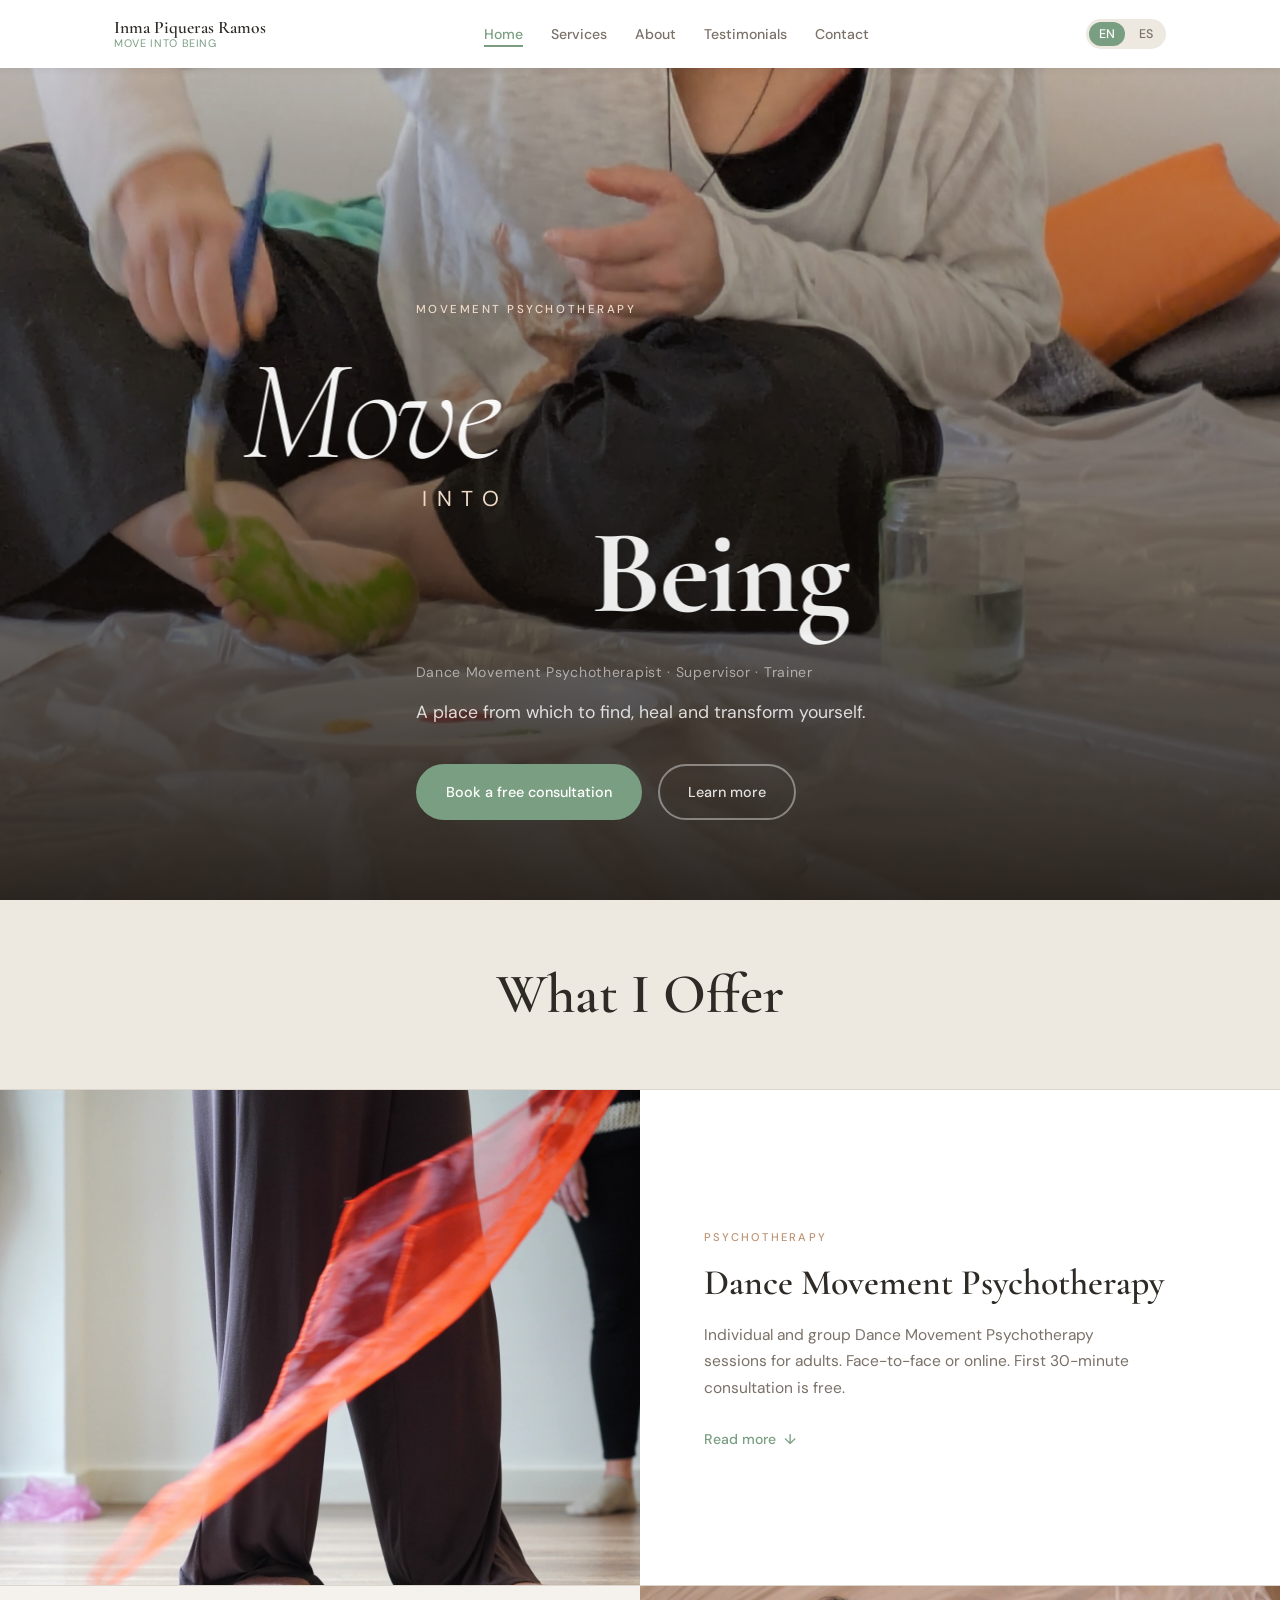
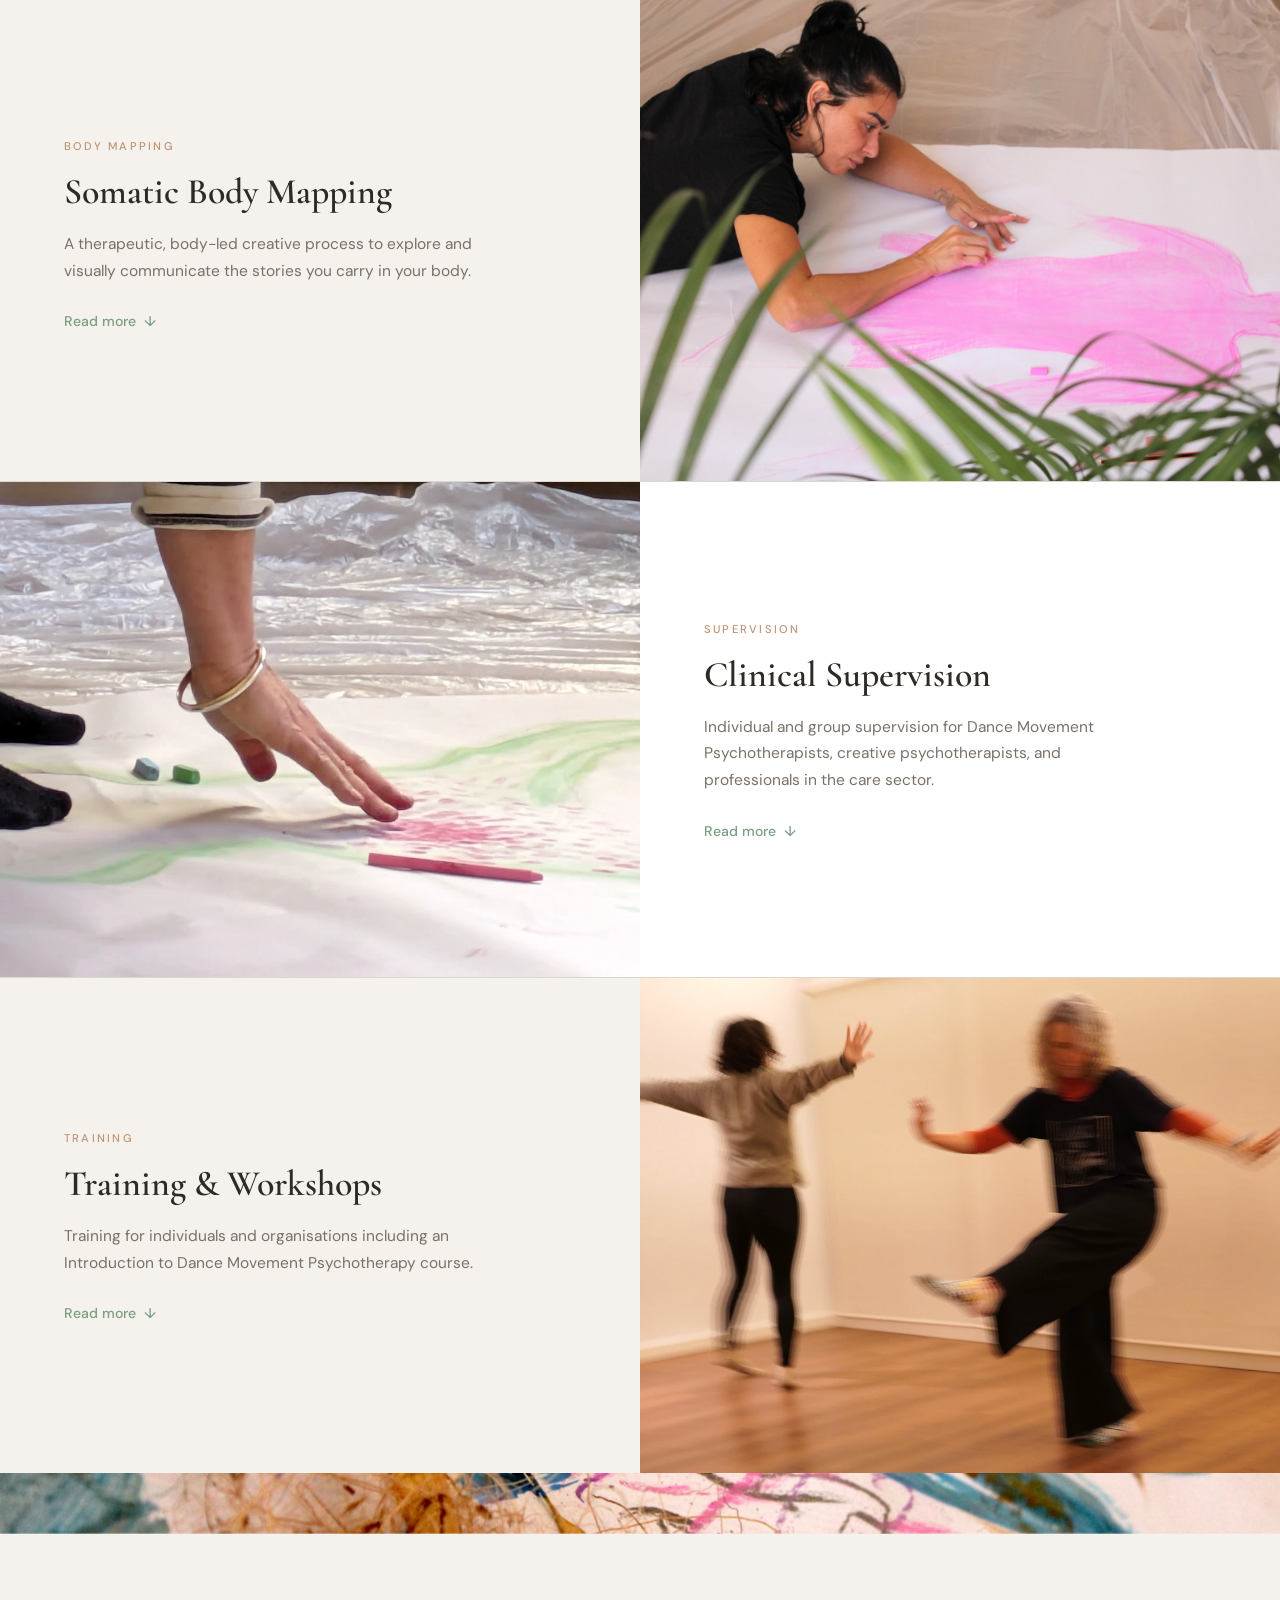
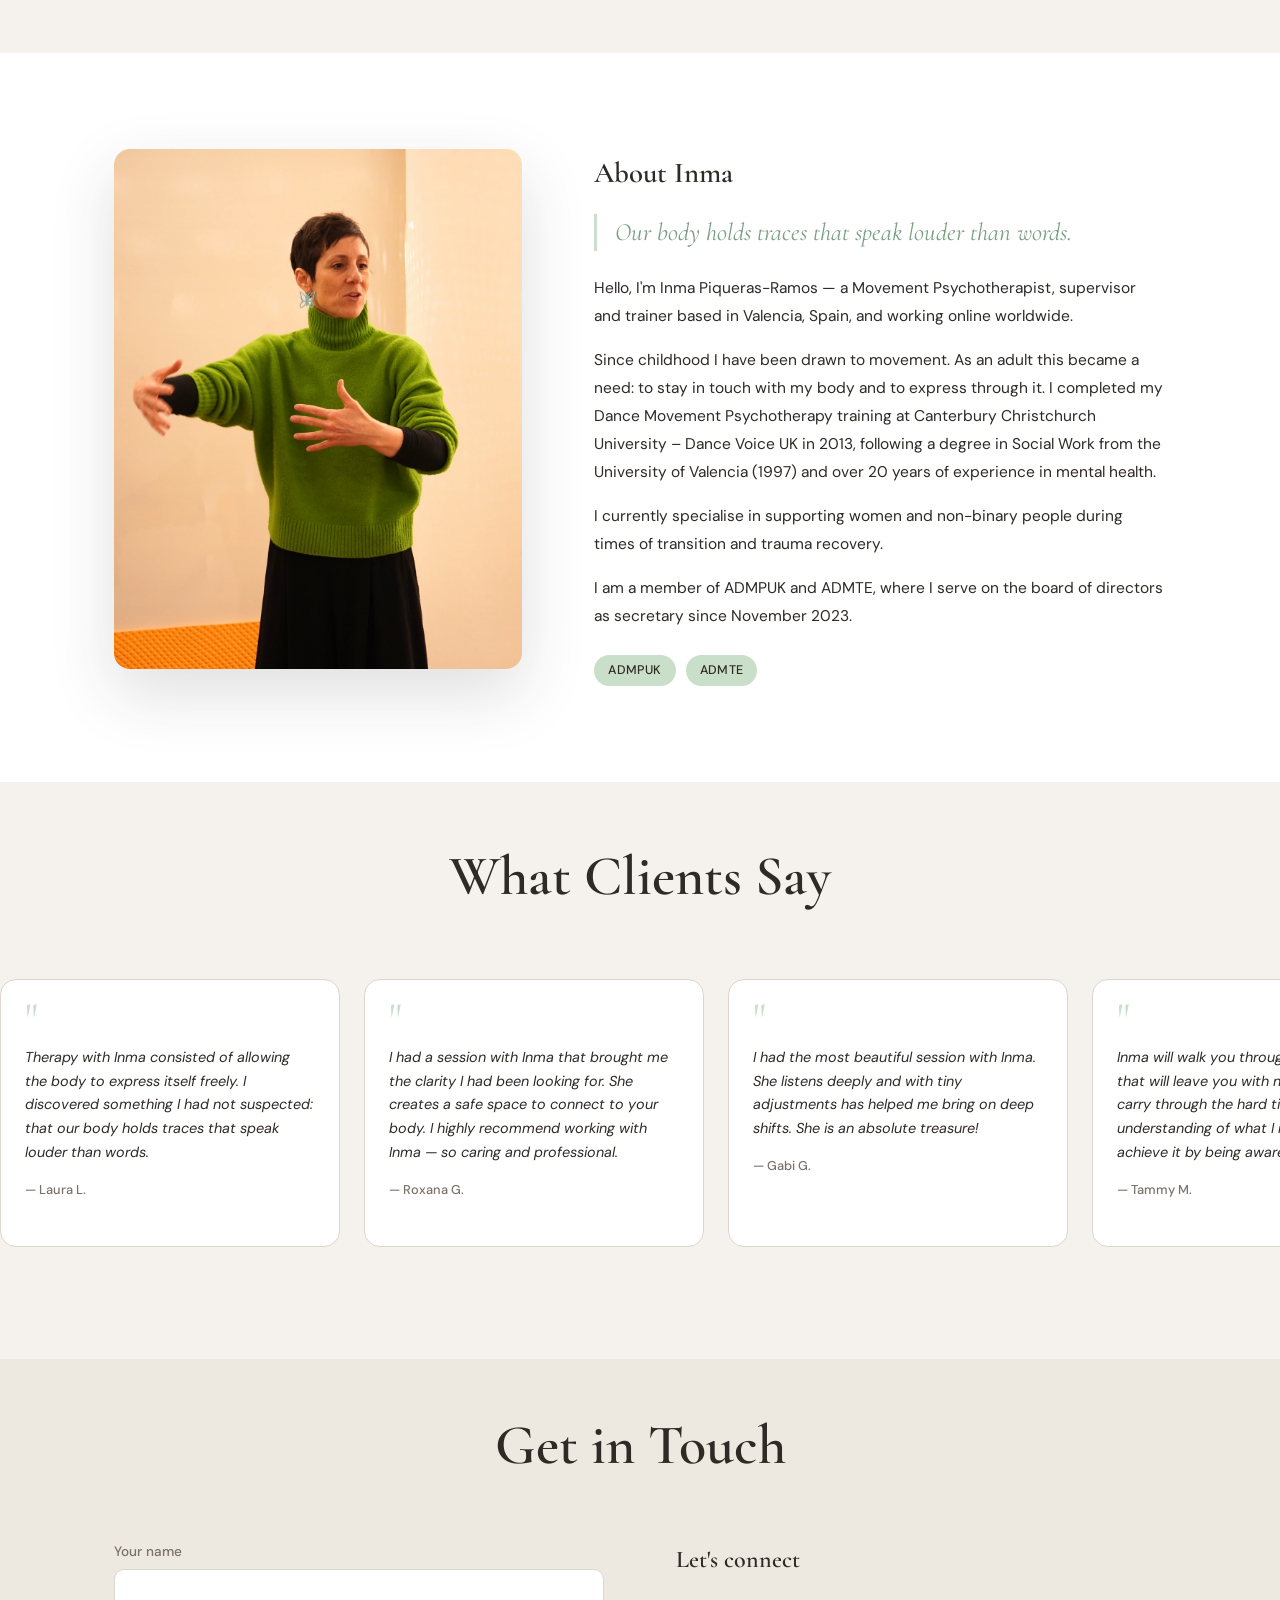
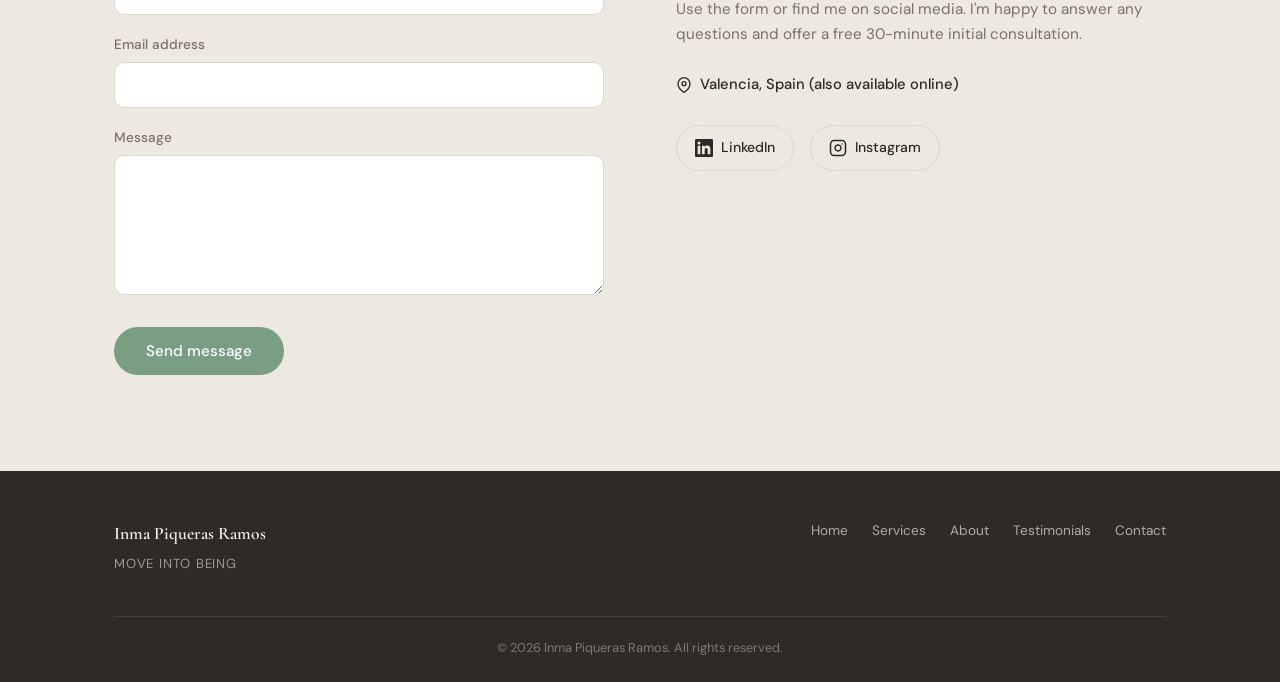
==== commit 0547ba72: "fix form" ====
--- a/index.html
+++ b/index.html
@@ -576,7 +576,7 @@
 
       <!-- Form -->
       <div class="contact-form-wrap">
-        <form action="https://formspree.io/f/YOUR_FORM_ID"
+        <form action="https://formspree.io/f/xojrrgbw"
               method="POST"
               aria-label="Contact form"
               novalidate>
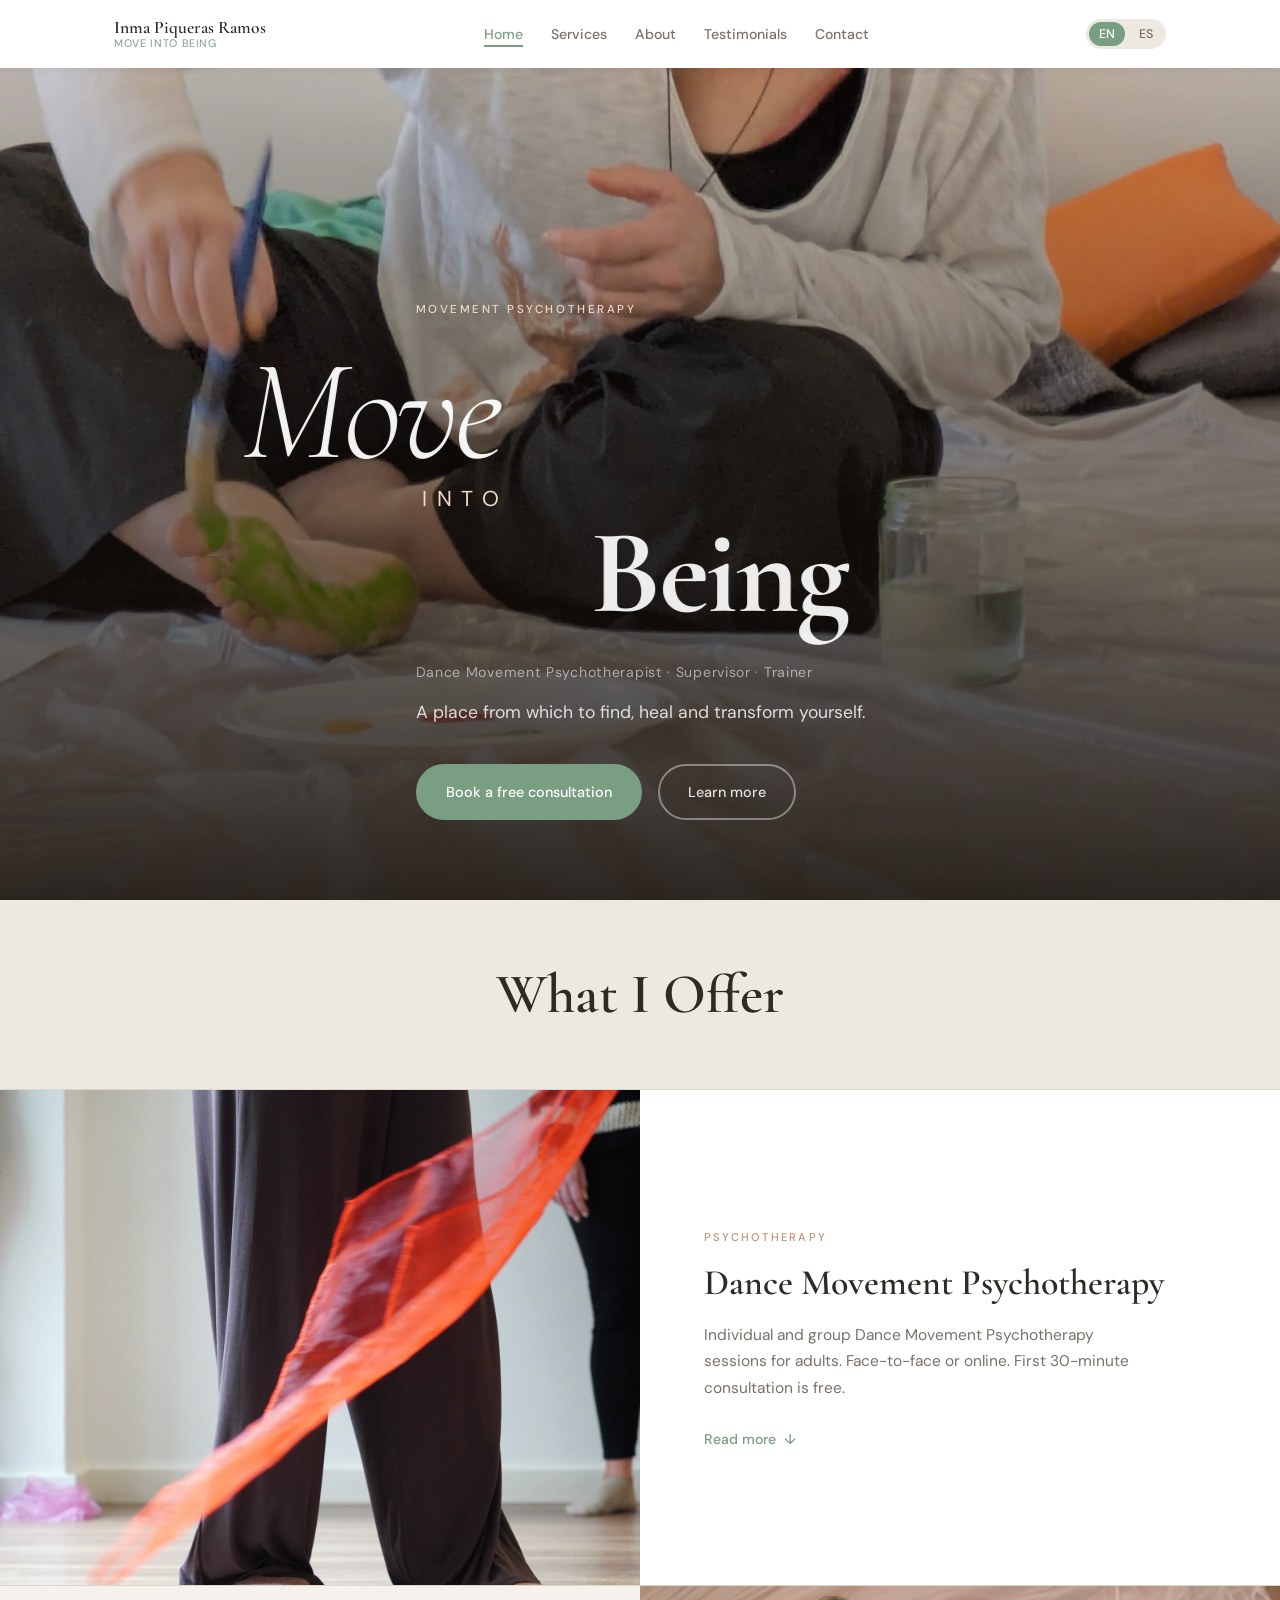
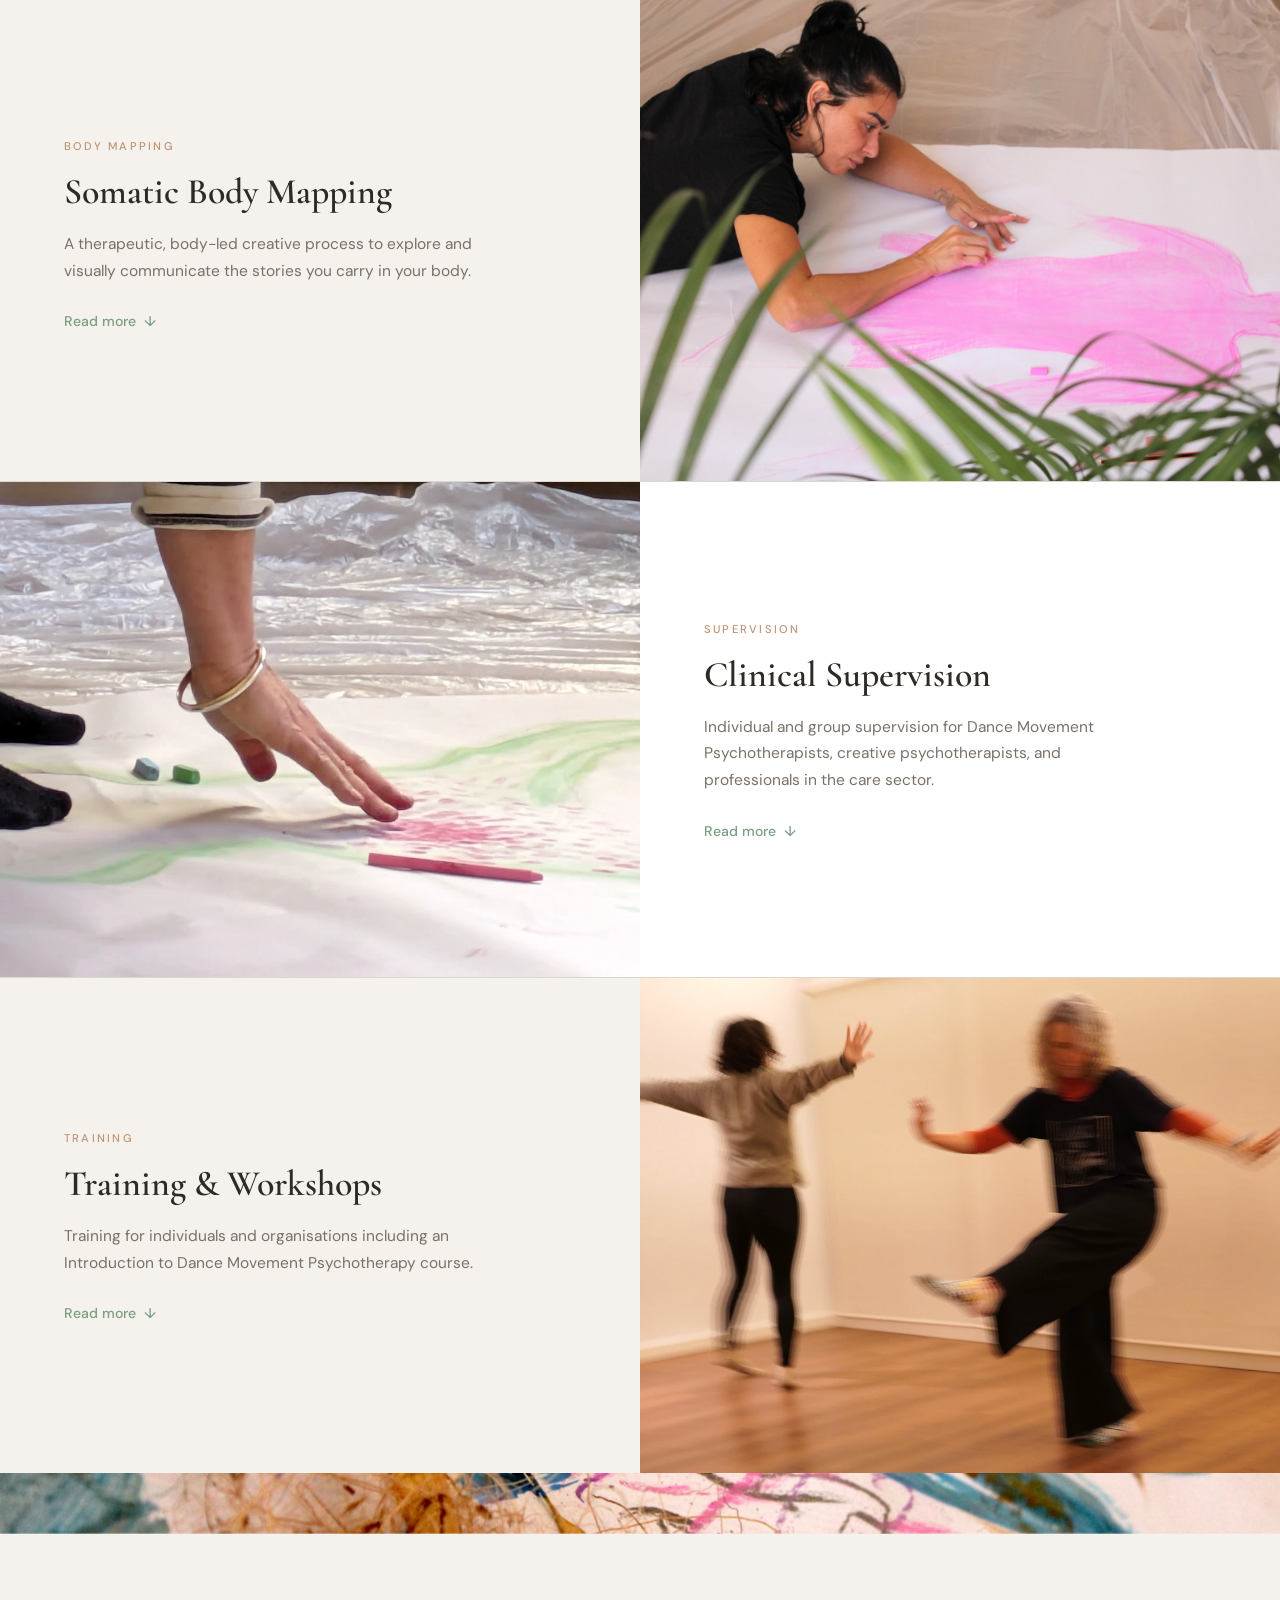
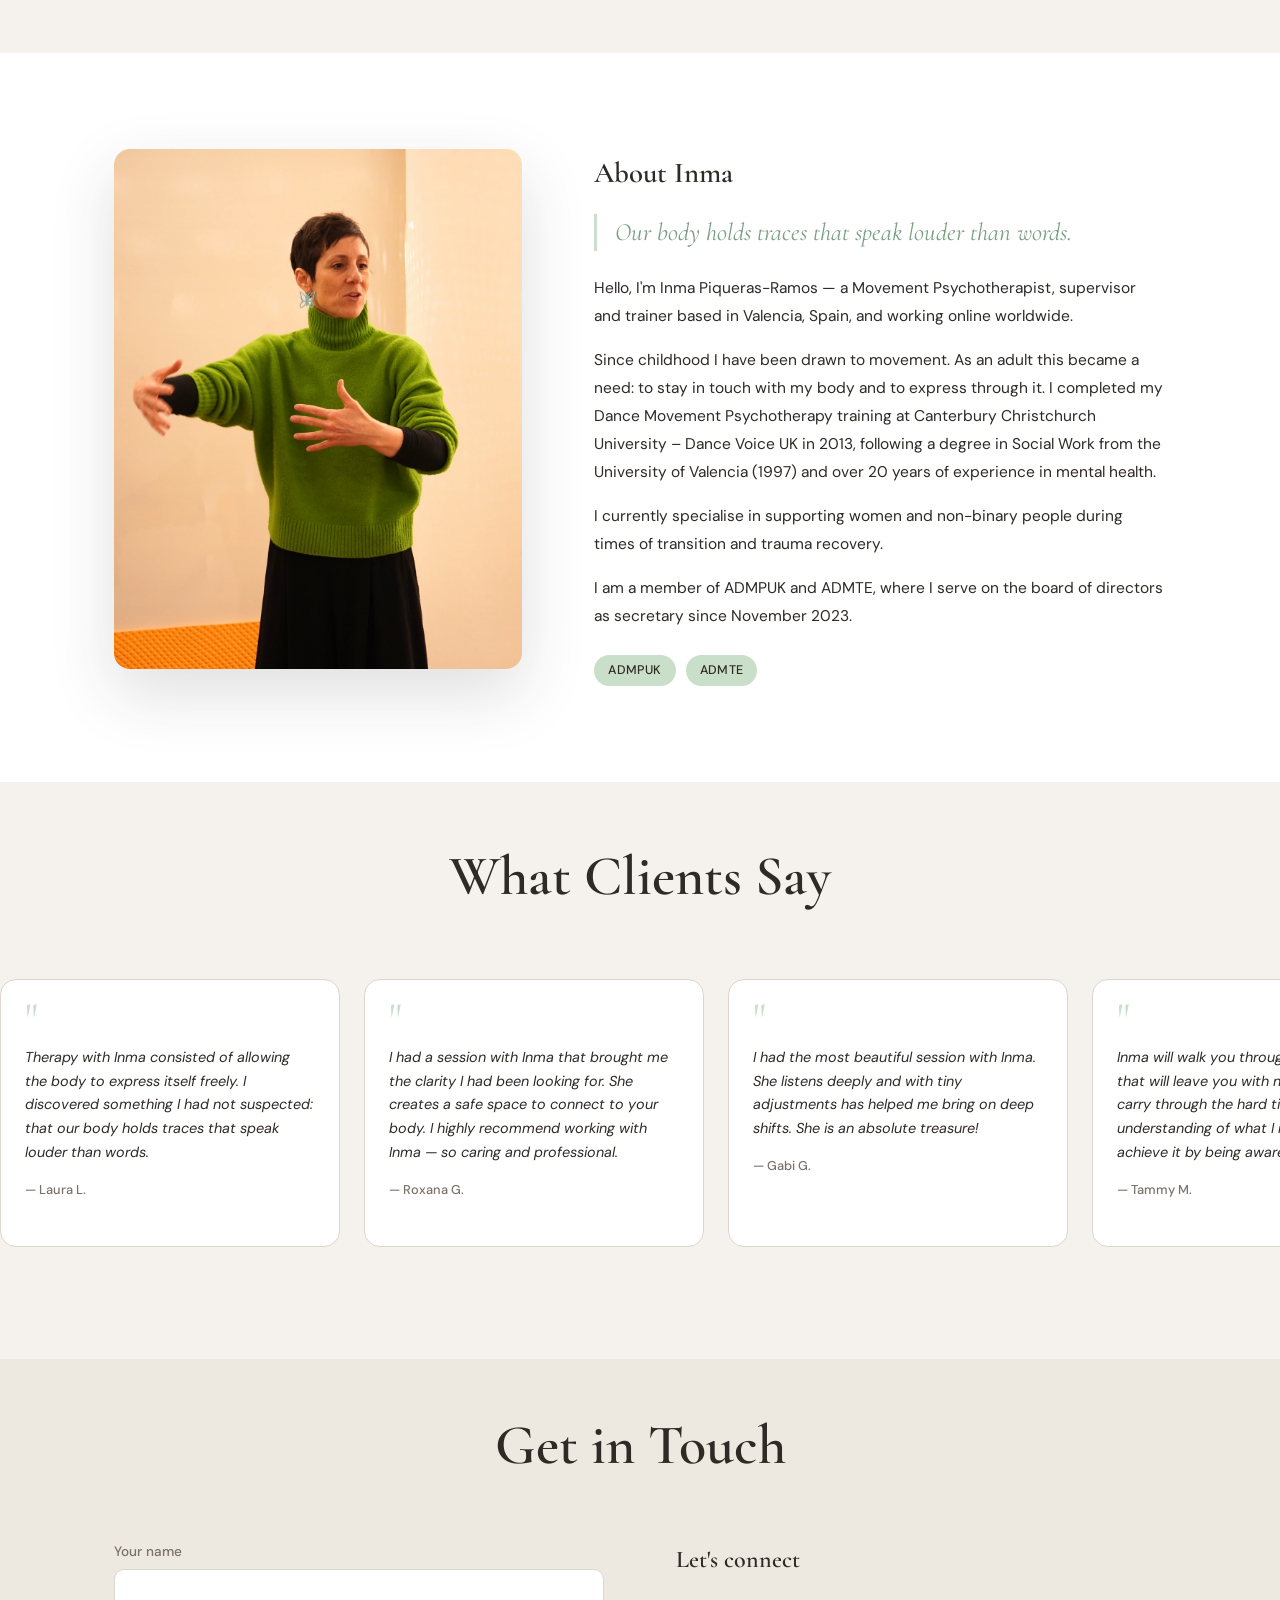
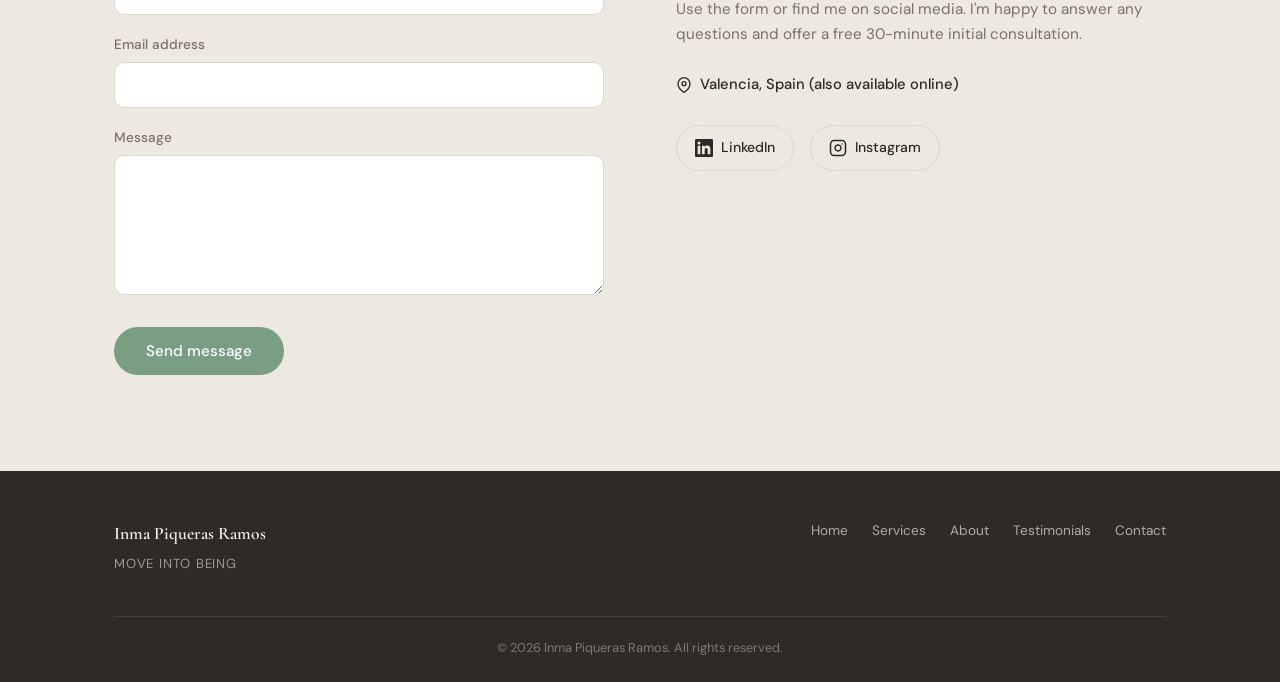
==== commit ba2d1178: "Add Google Sheets sync pipeline for non-technical content editing - data/content.json, services.json" ====
--- a/index.html
+++ b/index.html
@@ -101,6 +101,7 @@
     <div class="hero-content">
 
       <span class="hero-eyebrow"
+            data-content-key="hero_eyebrow"
             data-en="Movement Psychotherapy"
             data-es="Psicoterapia por el Movimiento">Movement Psychotherapy</span>
 
@@ -111,20 +112,24 @@
       </h1>
 
       <p class="hero-subtitle"
+         data-content-key="hero_subtitle"
          data-en="Dance Movement Psychotherapist &middot; Supervisor &middot; Trainer"
          data-es="Danza Movimiento Terapeuta &middot; Supervisora &middot; Formadora">Dance Movement Psychotherapist &middot; Supervisor &middot; Trainer</p>
 
       <p class="hero-intro"
+         data-content-key="hero_intro"
          data-en="A place from which to find, heal and transform yourself."
          data-es="Un espacio desde el cual encontrar, sanar y transformarte.">A place from which to find, heal and transform yourself.</p>
 
       <div class="hero-ctas">
         <a href="#contact"
            class="btn btn-primary"
+           data-content-key="hero_cta_primary"
            data-en="Book a free consultation"
            data-es="Reserva una consulta gratuita">Book a free consultation</a>
         <a href="#services"
            class="btn btn-outline-light"
+           data-content-key="hero_cta_secondary"
            data-en="Learn more"
            data-es="Saber más">Learn more</a>
       </div>
@@ -139,12 +144,13 @@
 <section id="services" aria-labelledby="services-heading">
   <div class="container">
     <h2 id="services-heading" class="section-heading"
+        data-content-key="services_heading"
         data-en="What I Offer"
         data-es="Lo Que Ofrezco">What I Offer</h2>
   </div>
 
   <!-- Service 1: DMP — photo LEFT -->
-  <article class="service-section" data-images='["images/dmp/floating_scarf.webp","images/dmp/fun_scarfs.webp"]' aria-label="Dance Movement Psychotherapy">
+  <article class="service-section" data-service-key="dmp" data-images='["images/dmp/floating_scarf.webp","images/dmp/fun_scarfs.webp"]' aria-label="Dance Movement Psychotherapy">
     <div class="service-header">
       <div class="service-photo-col">
         <img class="service-photo"
@@ -181,7 +187,7 @@
   </article>
 
   <!-- Service 2: Body Mapping — photo RIGHT -->
-  <article class="service-section service-section--flip" data-images='["images/body_mapping/lying_down_drawing.webp","images/body_mapping/bluebody.webp","images/body_mapping/hand_reaching.webp","images/body_mapping/hand_string.webp","images/body_mapping/lying_down.webp"]' aria-label="Somatic Body Mapping">
+  <article class="service-section service-section--flip" data-service-key="sbm" data-images='["images/body_mapping/lying_down_drawing.webp","images/body_mapping/bluebody.webp","images/body_mapping/hand_reaching.webp","images/body_mapping/hand_string.webp","images/body_mapping/lying_down.webp"]' aria-label="Somatic Body Mapping">
     <div class="service-header">
       <div class="service-photo-col">
         <img class="service-photo"
@@ -218,7 +224,7 @@
   </article>
 
   <!-- Service 3: Supervision — photo LEFT -->
-  <article class="service-section" data-images='["images/body_mapping/hand_reaching.webp","images/abstract/abstract_hand.webp","images/abstract/abstract_fibres.webp","images/abstract/feathers.webp"]' aria-label="Supervision">
+  <article class="service-section" data-service-key="supervision" data-images='["images/body_mapping/hand_reaching.webp","images/abstract/abstract_hand.webp","images/abstract/abstract_fibres.webp","images/abstract/feathers.webp"]' aria-label="Supervision">
     <div class="service-header">
       <div class="service-photo-col">
         <img class="service-photo"
@@ -255,7 +261,7 @@
   </article>
 
   <!-- Service 4: Training — photo RIGHT -->
-  <article class="service-section service-section--flip" data-images='["images/training_and_workshops/two_dancers.webp","images/training_and_workshops/blurred_feet.webp","images/training_and_workshops/candles.webp","images/training_and_workshops/colourful_string.webp","images/training_and_workshops/feet_lying_down.webp","images/training_and_workshops/green_inma_talking.webp"]' aria-label="Training and Workshops">
+  <article class="service-section service-section--flip" data-service-key="training" data-images='["images/training_and_workshops/two_dancers.webp","images/training_and_workshops/blurred_feet.webp","images/training_and_workshops/candles.webp","images/training_and_workshops/colourful_string.webp","images/training_and_workshops/feet_lying_down.webp","images/training_and_workshops/green_inma_talking.webp"]' aria-label="Training and Workshops">
     <div class="service-header">
       <div class="service-photo-col">
         <img class="service-photo"
@@ -314,20 +320,21 @@
 
       <div class="about-right">
         <h2 id="about-heading"
+            data-content-key="about_heading"
             data-en="About Inma"
             data-es="Sobre Inma">About Inma</h2>
 
-        <p class="about-pullquote lang-en">Our body holds traces that speak louder than words.</p>
-        <p class="about-pullquote lang-es">Nuestro cuerpo tiene marcas que hablan más que las palabras.</p>
-
-        <div class="about-bio lang-en">
+        <p class="about-pullquote lang-en" data-content-key="about_pullquote" data-content-lang="en">Our body holds traces that speak louder than words.</p>
+        <p class="about-pullquote lang-es" data-content-key="about_pullquote" data-content-lang="es">Nuestro cuerpo tiene marcas que hablan más que las palabras.</p>
+
+        <div class="about-bio lang-en" data-content-key="about_bio" data-content-lang="en">
           <p>Hello, I'm Inma Piqueras-Ramos — a Movement Psychotherapist, supervisor and trainer based in Valencia, Spain, and working online worldwide.</p>
           <p>Since childhood I have been drawn to movement. As an adult this became a need: to stay in touch with my body and to express through it. I completed my Dance Movement Psychotherapy training at Canterbury Christchurch University – Dance Voice UK in 2013, following a degree in Social Work from the University of Valencia (1997) and over 20 years of experience in mental health.</p>
           <p>I currently specialise in supporting women and non-binary people during times of transition and trauma recovery.</p>
           <p>I am a member of ADMPUK and ADMTE, where I serve on the board of directors as secretary since November 2023.</p>
         </div>
 
-        <div class="about-bio lang-es">
+        <div class="about-bio lang-es" data-content-key="about_bio" data-content-lang="es">
           <p>Hola, soy Inma Piqueras-Ramos — Danza Movimiento Terapeuta, supervisora y formadora, con sede en Valencia y práctica online en todo el mundo.</p>
           <p>Desde siempre me ha atraído el movimiento. De adulta, esto se convirtió en una necesidad: mantener el contacto con mi cuerpo y expresarme a través de él. Completé mi formación en Danza Movimiento Terapia en Canterbury Christchurch University – Dance Voice UK en 2013, tras graduarme en Trabajo Social por la Universidad de Valencia (1997) y más de 20 años de experiencia en salud mental.</p>
           <p>Me especializo en apoyar a mujeres y personas no binarias en momentos de transición y recuperación del trauma.</p>
@@ -350,192 +357,19 @@
 <section id="testimonials" aria-labelledby="testimonials-heading">
   <div class="container">
     <h2 id="testimonials-heading" class="section-heading"
+        data-content-key="testimonials_heading"
         data-en="What Clients Say"
         data-es="Lo Que Dicen los Clientes">What Clients Say</h2>
   </div>
 
-  <!-- English carousel -->
+  <!-- English carousel — populated by script.js from data/testimonials.json -->
   <div class="testimonials-carousel lang-en" aria-label="Client testimonials">
-    <div class="testimonials-track">
-
-      <article class="testimonial-card">
-        <span class="testimonial-quote-mark" aria-hidden="true">"</span>
-        <p class="testimonial-text">Therapy with Inma consisted of allowing the body to express itself freely. I discovered something I had not suspected: that our body holds traces that speak louder than words.</p>
-        <p class="testimonial-name">Laura L.</p>
-      </article>
-
-      <article class="testimonial-card">
-        <span class="testimonial-quote-mark" aria-hidden="true">"</span>
-        <p class="testimonial-text">I had a session with Inma that brought me the clarity I had been looking for. She creates a safe space to connect to your body. I highly recommend working with Inma — so caring and professional.</p>
-        <p class="testimonial-name">Roxana G.</p>
-      </article>
-
-      <article class="testimonial-card">
-        <span class="testimonial-quote-mark" aria-hidden="true">"</span>
-        <p class="testimonial-text">I had the most beautiful session with Inma. She listens deeply and with tiny adjustments has helped me bring on deep shifts. She is an absolute treasure!</p>
-        <p class="testimonial-name">Gabi G.</p>
-      </article>
-
-      <article class="testimonial-card">
-        <span class="testimonial-quote-mark" aria-hidden="true">"</span>
-        <p class="testimonial-text">Inma will walk you through an experience that will leave you with nuggets of gold to carry through the hard times. A beautiful understanding of what I need and how to achieve it by being aware of my body.</p>
-        <p class="testimonial-name">Tammy M.</p>
-      </article>
-
-      <article class="testimonial-card">
-        <span class="testimonial-quote-mark" aria-hidden="true">"</span>
-        <p class="testimonial-text">Working with Inma has helped me so much to identify my burnout cycle before I get sucked down it. This year my general energy and business energy is vastly different! Highly recommend.</p>
-        <p class="testimonial-name">Kate D.</p>
-      </article>
-
-      <article class="testimonial-card">
-        <span class="testimonial-quote-mark" aria-hidden="true">"</span>
-        <p class="testimonial-text">My sessions with Inma have been an eye opener. My body was carrying deep emotions I hadn't addressed. Inma guided me with such sensitivity and care — I feel so much more clarity after working with her.</p>
-        <p class="testimonial-name">Pinta K.</p>
-      </article>
-
-      <article class="testimonial-card">
-        <span class="testimonial-quote-mark" aria-hidden="true">"</span>
-        <p class="testimonial-text">While working with Inma I've learned how disconnected from my body I was. After our work I am eating better, making time for rest, and exercising regularly. I'm sleeping better and I'm happier.</p>
-        <p class="testimonial-name">Paula T.</p>
-      </article>
-
-      <!-- Duplicates for seamless infinite loop -->
-      <article class="testimonial-card" aria-hidden="true">
-        <span class="testimonial-quote-mark" aria-hidden="true">"</span>
-        <p class="testimonial-text">Therapy with Inma consisted of allowing the body to express itself freely. I discovered something I had not suspected: that our body holds traces that speak louder than words.</p>
-        <p class="testimonial-name">Laura L.</p>
-      </article>
-
-      <article class="testimonial-card" aria-hidden="true">
-        <span class="testimonial-quote-mark" aria-hidden="true">"</span>
-        <p class="testimonial-text">I had a session with Inma that brought me the clarity I had been looking for. She creates a safe space to connect to your body. I highly recommend working with Inma — so caring and professional.</p>
-        <p class="testimonial-name">Roxana G.</p>
-      </article>
-
-      <article class="testimonial-card" aria-hidden="true">
-        <span class="testimonial-quote-mark" aria-hidden="true">"</span>
-        <p class="testimonial-text">I had the most beautiful session with Inma. She listens deeply and with tiny adjustments has helped me bring on deep shifts. She is an absolute treasure!</p>
-        <p class="testimonial-name">Gabi G.</p>
-      </article>
-
-      <article class="testimonial-card" aria-hidden="true">
-        <span class="testimonial-quote-mark" aria-hidden="true">"</span>
-        <p class="testimonial-text">Inma will walk you through an experience that will leave you with nuggets of gold to carry through the hard times. A beautiful understanding of what I need and how to achieve it by being aware of my body.</p>
-        <p class="testimonial-name">Tammy M.</p>
-      </article>
-
-      <article class="testimonial-card" aria-hidden="true">
-        <span class="testimonial-quote-mark" aria-hidden="true">"</span>
-        <p class="testimonial-text">Working with Inma has helped me so much to identify my burnout cycle before I get sucked down it. This year my general energy and business energy is vastly different! Highly recommend.</p>
-        <p class="testimonial-name">Kate D.</p>
-      </article>
-
-      <article class="testimonial-card" aria-hidden="true">
-        <span class="testimonial-quote-mark" aria-hidden="true">"</span>
-        <p class="testimonial-text">My sessions with Inma have been an eye opener. My body was carrying deep emotions I hadn't addressed. Inma guided me with such sensitivity and care — I feel so much more clarity after working with her.</p>
-        <p class="testimonial-name">Pinta K.</p>
-      </article>
-
-      <article class="testimonial-card" aria-hidden="true">
-        <span class="testimonial-quote-mark" aria-hidden="true">"</span>
-        <p class="testimonial-text">While working with Inma I've learned how disconnected from my body I was. After our work I am eating better, making time for rest, and exercising regularly. I'm sleeping better and I'm happier.</p>
-        <p class="testimonial-name">Paula T.</p>
-      </article>
-
-    </div>
-  </div>
-
-  <!-- Spanish carousel -->
+    <div class="testimonials-track"></div>
+  </div>
+
+  <!-- Spanish carousel — populated by script.js from data/testimonials.json -->
   <div class="testimonials-carousel lang-es" aria-label="Testimonios de clientes">
-    <div class="testimonials-track">
-
-      <article class="testimonial-card">
-        <span class="testimonial-quote-mark" aria-hidden="true">"</span>
-        <p class="testimonial-text">La terapia con Inma consistía en dejar volar al cuerpo. Ahí comprendí algo que ni sospechaba: que nuestro cuerpo tiene marcas que hablan más que las palabras.</p>
-        <p class="testimonial-name">Laura L.</p>
-      </article>
-
-      <article class="testimonial-card">
-        <span class="testimonial-quote-mark" aria-hidden="true">"</span>
-        <p class="testimonial-text">Ayer tuve una sesión preciosa con Inma y no puedo recomendar su trabajo lo suficiente. Escucha con mucha profundidad y con pequeños ajustes me ha ayudado a lograr cambios profundos. ¡Es un auténtico tesoro!</p>
-        <p class="testimonial-name">Gabi G.</p>
-      </article>
-
-      <article class="testimonial-card">
-        <span class="testimonial-quote-mark" aria-hidden="true">"</span>
-        <p class="testimonial-text">Trabajar con Inma me ha ayudado muchísimo a identificar mi ciclo de burnout antes de caer en él. Este año mi energía personal y profesional es completamente diferente. La recomiendo profundamente.</p>
-        <p class="testimonial-name">Kate D.</p>
-      </article>
-
-      <article class="testimonial-card">
-        <span class="testimonial-quote-mark" aria-hidden="true">"</span>
-        <p class="testimonial-text">Llegó un momento en que, con la psicoterapia tradicional, sentía que no avanzaba. Sin embargo, al trabajar con Inma no solo desde la palabra sino también desde el cuerpo, experimenté un cambio profundo.</p>
-        <p class="testimonial-name">Sara B.</p>
-      </article>
-
-      <article class="testimonial-card">
-        <span class="testimonial-quote-mark" aria-hidden="true">"</span>
-        <p class="testimonial-text">Valoro muy positivamente mi proceso con Inma a lo largo de más de 18 sesiones. Me he sentido acompañado en todo momento y con la confianza de poder expresar mis emociones, incluso en los momentos más difíciles.</p>
-        <p class="testimonial-name">Antonio G.</p>
-      </article>
-
-      <article class="testimonial-card">
-        <span class="testimonial-quote-mark" aria-hidden="true">"</span>
-        <p class="testimonial-text">Mis sesiones con Inma han sido una auténtica revelación. Mi cuerpo estaba cargando con emociones profundas que no había atendido. Inma me guió con sensibilidad y cuidado. ¡Un trabajo increíble!</p>
-        <p class="testimonial-name">Pinta K.</p>
-      </article>
-
-      <article class="testimonial-card">
-        <span class="testimonial-quote-mark" aria-hidden="true">"</span>
-        <p class="testimonial-text">Durante mi trabajo con Inma, me di cuenta de lo desconectada que estaba de mi cuerpo. Después de nuestro trabajo, estoy comiendo mejor, descansando y haciendo ejercicio. Duermo mejor y me siento más feliz.</p>
-        <p class="testimonial-name">Paula T.</p>
-      </article>
-
-      <!-- Duplicates for seamless infinite loop -->
-      <article class="testimonial-card" aria-hidden="true">
-        <span class="testimonial-quote-mark" aria-hidden="true">"</span>
-        <p class="testimonial-text">La terapia con Inma consistía en dejar volar al cuerpo. Ahí comprendí algo que ni sospechaba: que nuestro cuerpo tiene marcas que hablan más que las palabras.</p>
-        <p class="testimonial-name">Laura L.</p>
-      </article>
-
-      <article class="testimonial-card" aria-hidden="true">
-        <span class="testimonial-quote-mark" aria-hidden="true">"</span>
-        <p class="testimonial-text">Ayer tuve una sesión preciosa con Inma y no puedo recomendar su trabajo lo suficiente. Escucha con mucha profundidad y con pequeños ajustes me ha ayudado a lograr cambios profundos. ¡Es un auténtico tesoro!</p>
-        <p class="testimonial-name">Gabi G.</p>
-      </article>
-
-      <article class="testimonial-card" aria-hidden="true">
-        <span class="testimonial-quote-mark" aria-hidden="true">"</span>
-        <p class="testimonial-text">Trabajar con Inma me ha ayudado muchísimo a identificar mi ciclo de burnout antes de caer en él. Este año mi energía personal y profesional es completamente diferente. La recomiendo profundamente.</p>
-        <p class="testimonial-name">Kate D.</p>
-      </article>
-
-      <article class="testimonial-card" aria-hidden="true">
-        <span class="testimonial-quote-mark" aria-hidden="true">"</span>
-        <p class="testimonial-text">Llegó un momento en que, con la psicoterapia tradicional, sentía que no avanzaba. Sin embargo, al trabajar con Inma no solo desde la palabra sino también desde el cuerpo, experimenté un cambio profundo.</p>
-        <p class="testimonial-name">Sara B.</p>
-      </article>
-
-      <article class="testimonial-card" aria-hidden="true">
-        <span class="testimonial-quote-mark" aria-hidden="true">"</span>
-        <p class="testimonial-text">Valoro muy positivamente mi proceso con Inma a lo largo de más de 18 sesiones. Me he sentido acompañado en todo momento y con la confianza de poder expresar mis emociones, incluso en los momentos más difíciles.</p>
-        <p class="testimonial-name">Antonio G.</p>
-      </article>
-
-      <article class="testimonial-card" aria-hidden="true">
-        <span class="testimonial-quote-mark" aria-hidden="true">"</span>
-        <p class="testimonial-text">Mis sesiones con Inma han sido una auténtica revelación. Mi cuerpo estaba cargando con emociones profundas que no había atendido. Inma me guió con sensibilidad y cuidado. ¡Un trabajo increíble!</p>
-        <p class="testimonial-name">Pinta K.</p>
-      </article>
-
-      <article class="testimonial-card" aria-hidden="true">
-        <span class="testimonial-quote-mark" aria-hidden="true">"</span>
-        <p class="testimonial-text">Durante mi trabajo con Inma, me di cuenta de lo desconectada que estaba de mi cuerpo. Después de nuestro trabajo, estoy comiendo mejor, descansando y haciendo ejercicio. Duermo mejor y me siento más feliz.</p>
-        <p class="testimonial-name">Paula T.</p>
-      </article>
-
-    </div>
+    <div class="testimonials-track"></div>
   </div>
 
 </section>
@@ -548,6 +382,7 @@
   <div class="container">
 
     <h2 id="events-heading" class="section-heading"
+        data-content-key="events_heading"
         data-en="Upcoming Events"
         data-es="Próximos Eventos">Upcoming Events</h2>
 
@@ -569,6 +404,7 @@
   <div class="container">
 
     <h2 id="contact-heading" class="section-heading"
+        data-content-key="contact_heading"
         data-en="Get in Touch"
         data-es="Ponte en Contacto">Get in Touch</h2>
 
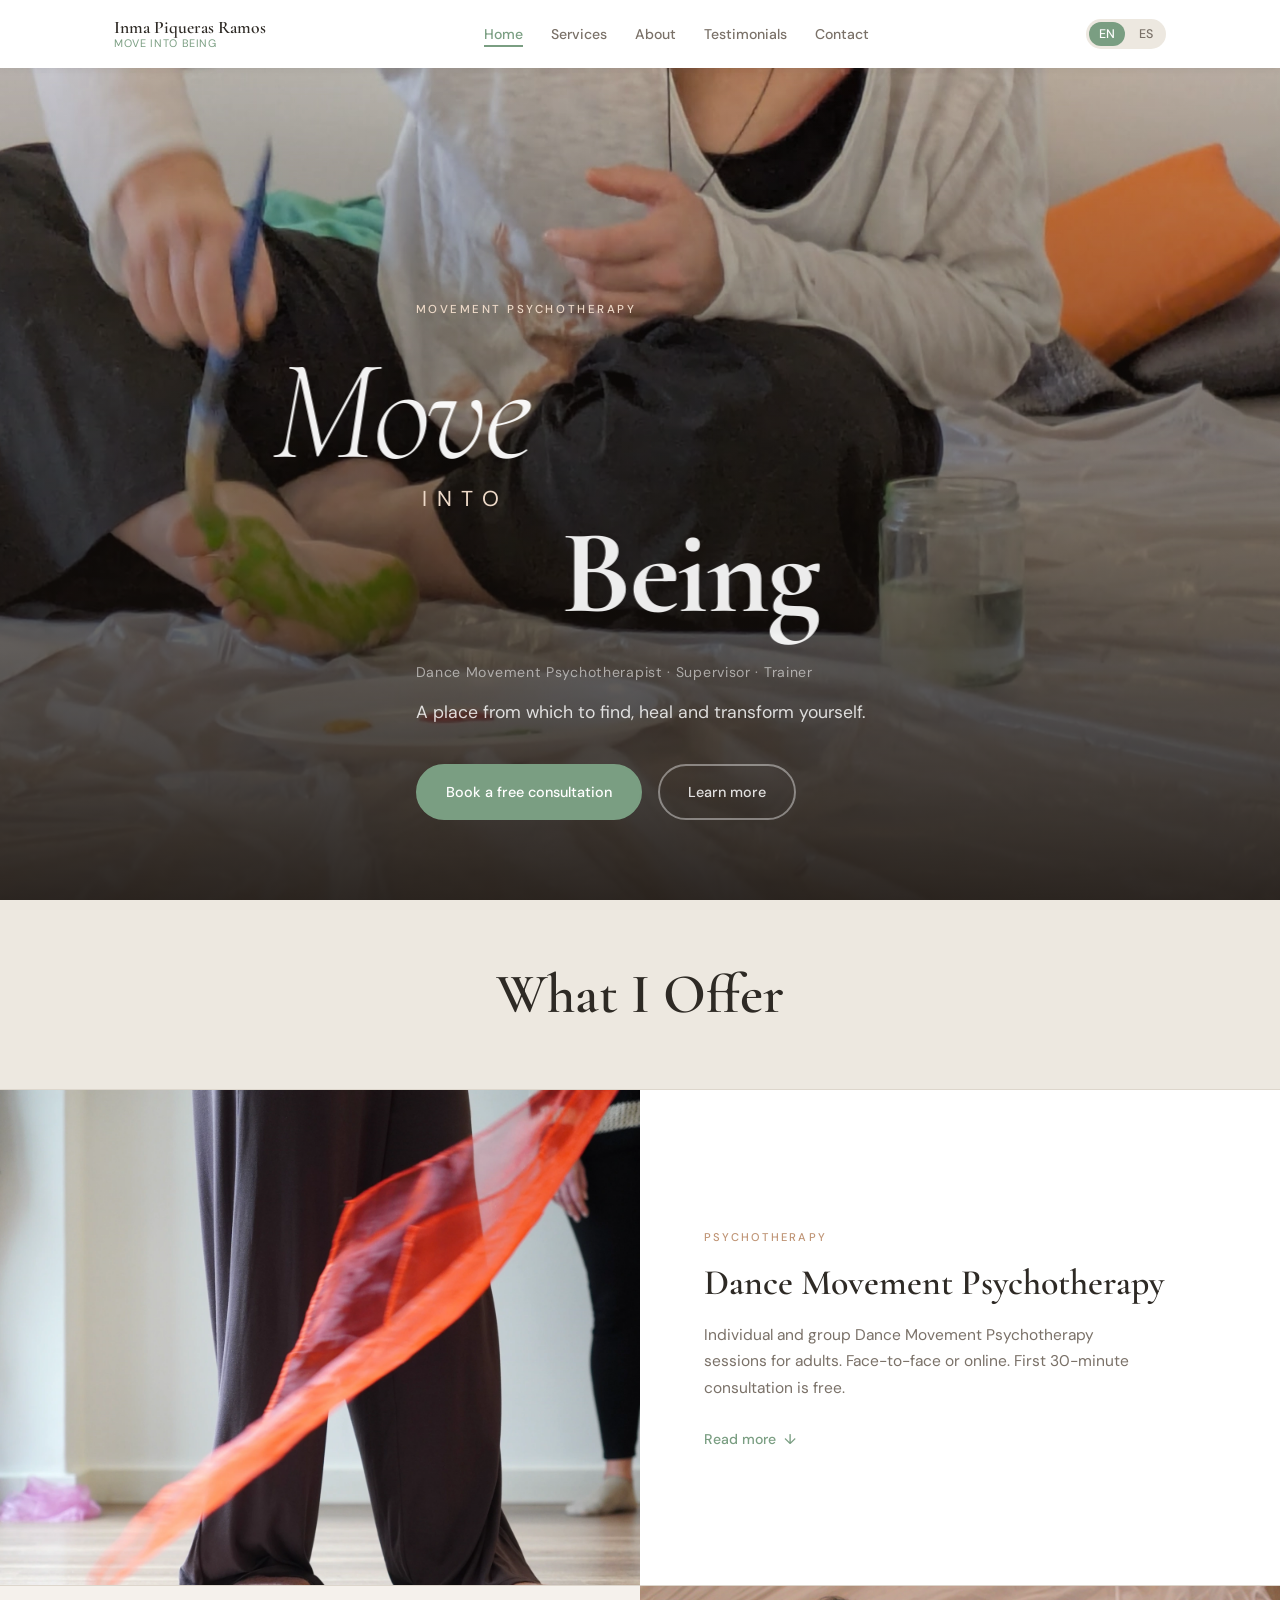
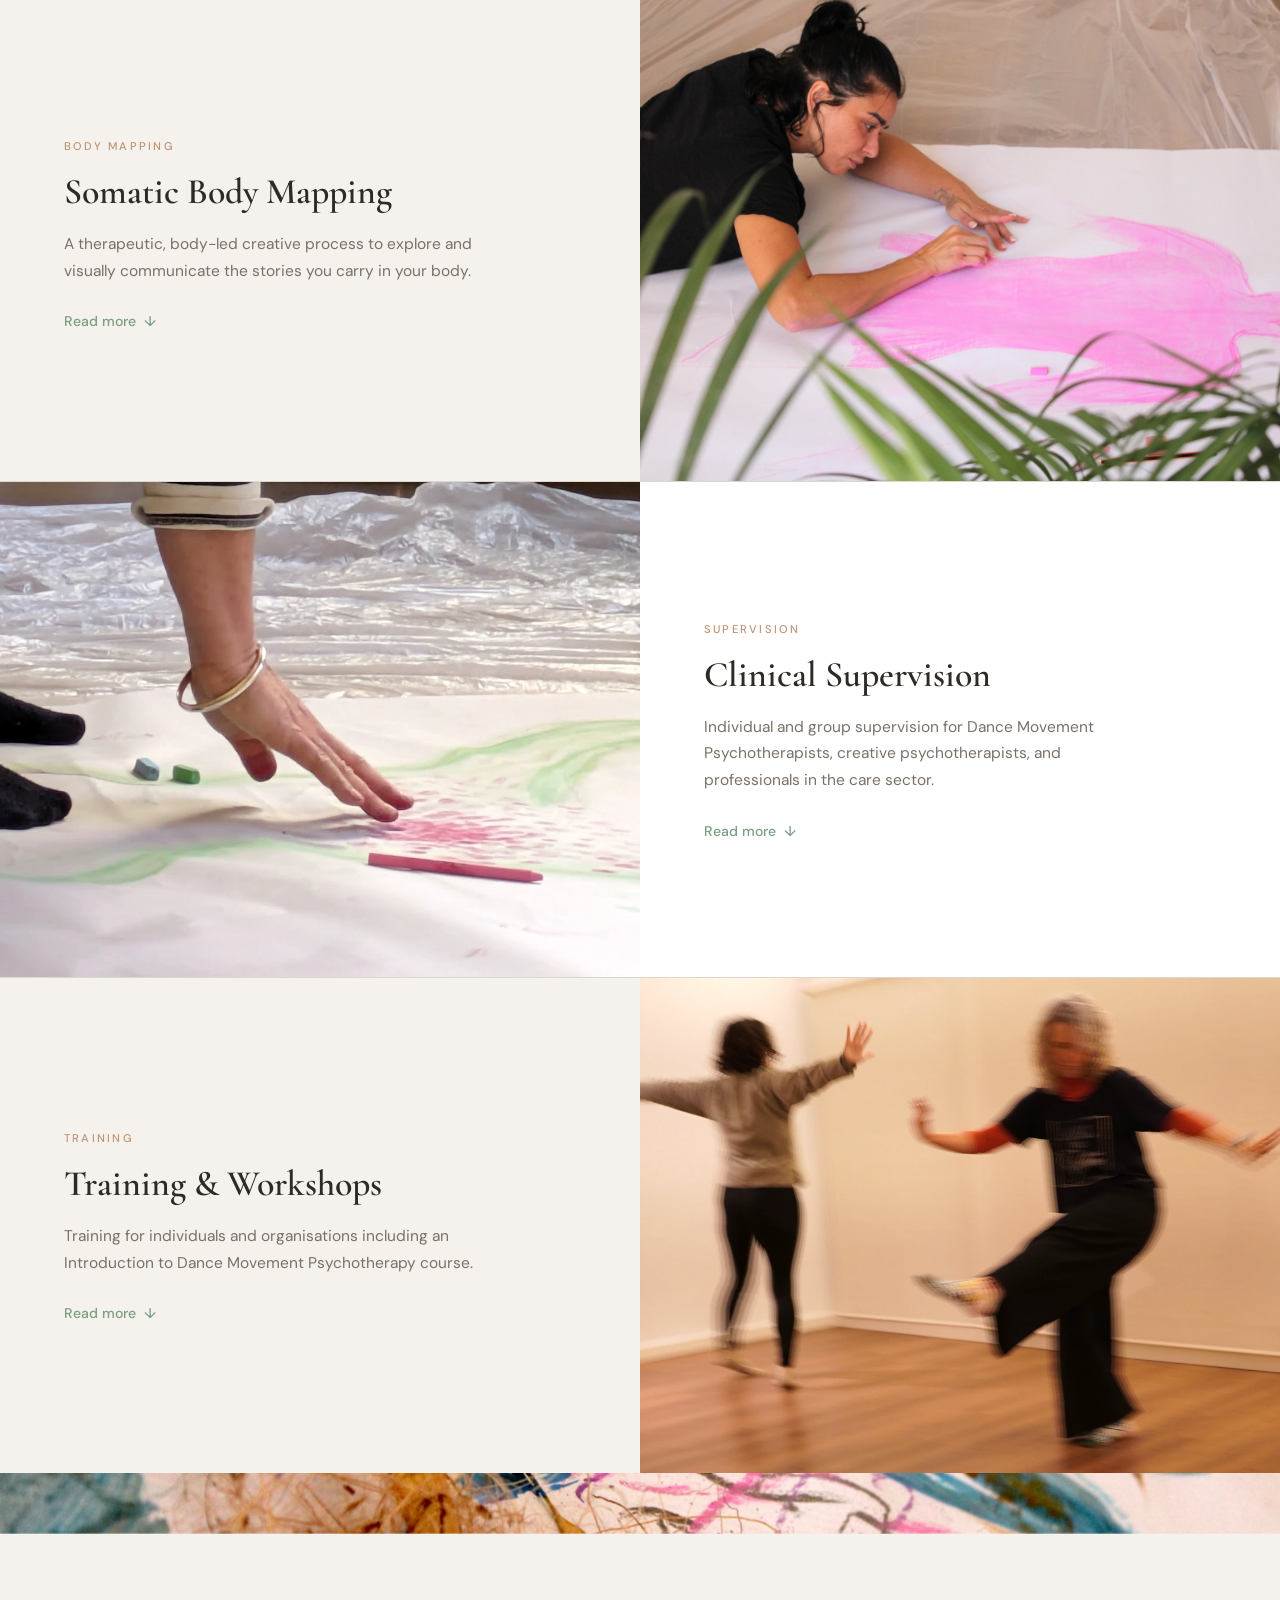
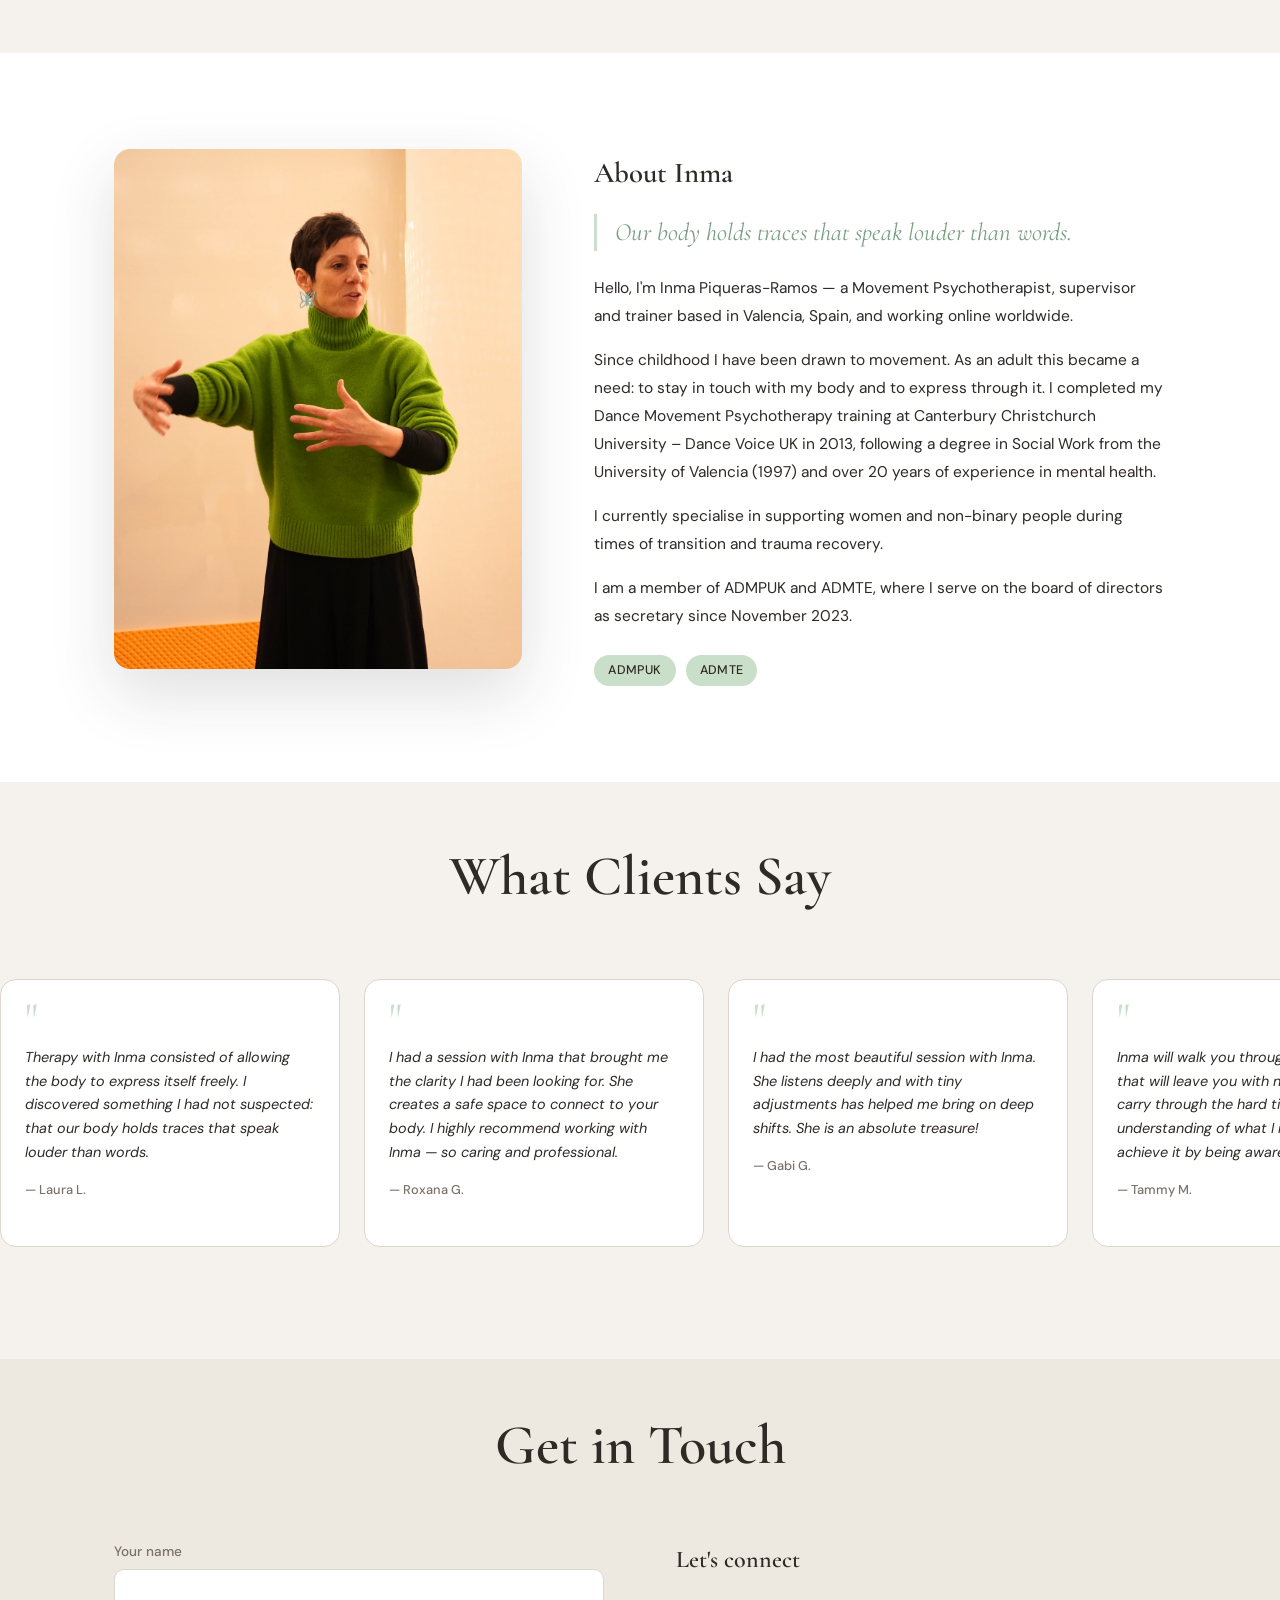
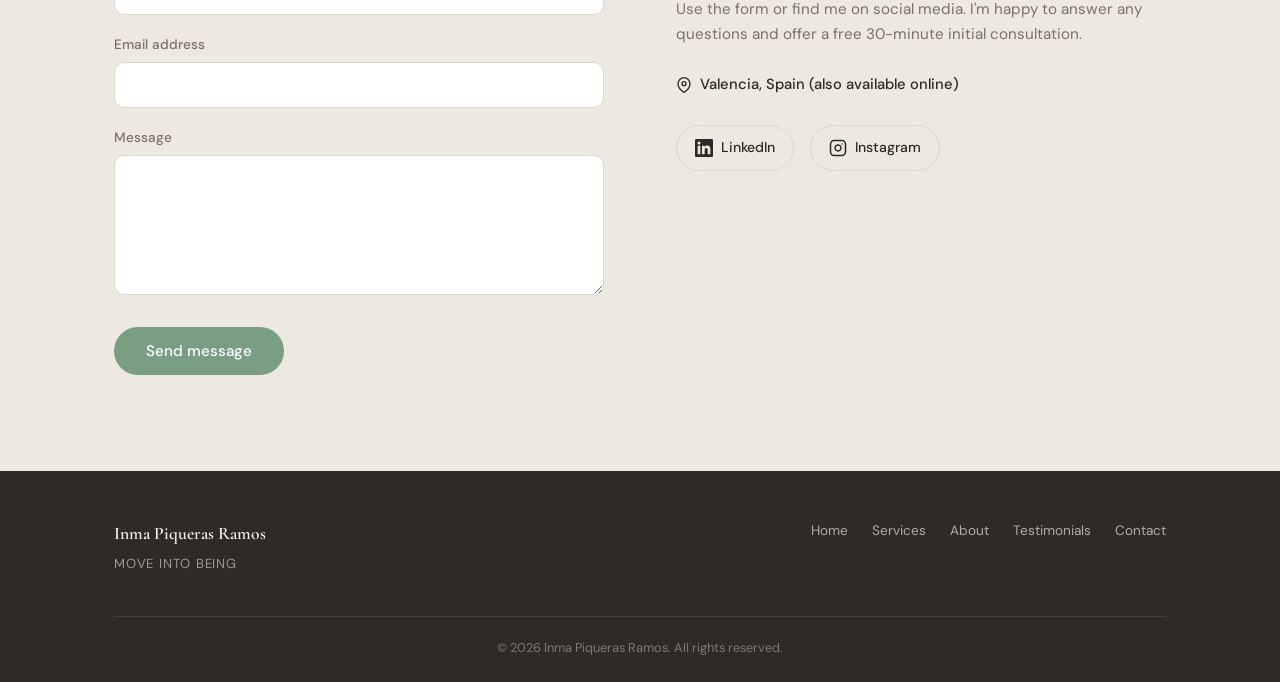
==== commit eb989f74: "Strip all hardcoded content from HTML — JSON is now sole source of truth Co-Authored-By: Claude Sonn" ====
--- a/index.html
+++ b/index.html
@@ -100,10 +100,7 @@
   <div class="container">
     <div class="hero-content">
 
-      <span class="hero-eyebrow"
-            data-content-key="hero_eyebrow"
-            data-en="Movement Psychotherapy"
-            data-es="Psicoterapia por el Movimiento">Movement Psychotherapy</span>
+      <span class="hero-eyebrow" data-content-key="hero_eyebrow"></span>
 
       <h1 class="hero-title" aria-label="Move Into Being">
         <span class="hero-title-move">Move</span>
@@ -111,27 +108,13 @@
         <span class="hero-title-being">Being</span>
       </h1>
 
-      <p class="hero-subtitle"
-         data-content-key="hero_subtitle"
-         data-en="Dance Movement Psychotherapist &middot; Supervisor &middot; Trainer"
-         data-es="Danza Movimiento Terapeuta &middot; Supervisora &middot; Formadora">Dance Movement Psychotherapist &middot; Supervisor &middot; Trainer</p>
-
-      <p class="hero-intro"
-         data-content-key="hero_intro"
-         data-en="A place from which to find, heal and transform yourself."
-         data-es="Un espacio desde el cual encontrar, sanar y transformarte.">A place from which to find, heal and transform yourself.</p>
+      <p class="hero-subtitle" data-content-key="hero_subtitle"></p>
+
+      <p class="hero-intro" data-content-key="hero_intro"></p>
 
       <div class="hero-ctas">
-        <a href="#contact"
-           class="btn btn-primary"
-           data-content-key="hero_cta_primary"
-           data-en="Book a free consultation"
-           data-es="Reserva una consulta gratuita">Book a free consultation</a>
-        <a href="#services"
-           class="btn btn-outline-light"
-           data-content-key="hero_cta_secondary"
-           data-en="Learn more"
-           data-es="Saber más">Learn more</a>
+        <a href="#contact" class="btn btn-primary" data-content-key="hero_cta_primary"></a>
+        <a href="#services" class="btn btn-outline-light" data-content-key="hero_cta_secondary"></a>
       </div>
 
     </div>
@@ -143,10 +126,7 @@
      =========================== -->
 <section id="services" aria-labelledby="services-heading">
   <div class="container">
-    <h2 id="services-heading" class="section-heading"
-        data-content-key="services_heading"
-        data-en="What I Offer"
-        data-es="Lo Que Ofrezco">What I Offer</h2>
+    <h2 id="services-heading" class="section-heading" data-content-key="services_heading"></h2>
   </div>
 
   <!-- Service 1: DMP — photo LEFT -->
@@ -158,12 +138,10 @@
              alt="A colourful scarf floating through the air during a movement session" />
       </div>
       <div class="service-text-col">
-        <span class="service-label" data-en="Psychotherapy" data-es="Terapia">Psychotherapy</span>
-        <h3 class="service-title"
-            data-en="Dance Movement Psychotherapy"
-            data-es="Danza Movimiento Terapia">Dance Movement Psychotherapy</h3>
-        <p class="service-short lang-en">Individual and group Dance Movement Psychotherapy sessions for adults. Face-to-face or online. First 30-minute consultation is free.</p>
-        <p class="service-short lang-es">Sesiones individuales y grupales de Danza Movimiento Terapia para adultos. Presencial o en línea. Primera consulta de 30 minutos gratuita.</p>
+        <span class="service-label"></span>
+        <h3 class="service-title"></h3>
+        <p class="service-short lang-en"></p>
+        <p class="service-short lang-es"></p>
         <button class="service-expand-btn" aria-expanded="false">
           <span class="lang-en">Read more</span><span class="lang-es">Leer más</span>
           <span class="service-expand-arrow">↓</span>
@@ -172,16 +150,8 @@
     </div>
     <div class="service-drawer" aria-hidden="true">
       <div class="service-drawer-inner">
-        <div class="lang-en">
-          <p>Dance Movement Psychotherapy (DMP) is an integrative and humanistic approach that uses movement and body awareness as a pathway to psychological wellbeing. Drawing on attachment theory, trauma-informed practice, Gestalt and somatic approaches, our work together honours the wisdom of the body.</p>
-          <p>Sessions are available individually or in groups, face-to-face in Valencia or online worldwide. A free 30-minute initial consultation lets us explore whether working together feels right.</p>
-          <p><strong>Fees:</strong> €55 per individual session (50 min). Group session fees vary — please get in touch for details.</p>
-        </div>
-        <div class="lang-es">
-          <p>La Danza Movimiento Terapia (DMT) es un enfoque integrador y humanista que utiliza el movimiento y la conciencia corporal como vía hacia el bienestar psicológico. Basándonos en la teoría del apego, la práctica informada en trauma, la Gestalt y los enfoques somáticos, nuestro trabajo honra la sabiduría del cuerpo.</p>
-          <p>Las sesiones están disponibles de forma individual o grupal, en Valencia o en línea. Una consulta inicial gratuita de 30 minutos nos permite explorar si trabajar juntas/os nos parece adecuado.</p>
-          <p><strong>Honorarios:</strong> €50 por sesión individual (50 min). Las sesiones de grupo varían — contáctame para más información.</p>
-        </div>
+        <div class="lang-en"></div>
+        <div class="lang-es"></div>
       </div>
     </div>
   </article>
@@ -195,12 +165,10 @@
              alt="A body map drawing created during a somatic body mapping session" />
       </div>
       <div class="service-text-col">
-        <span class="service-label" data-en="Body Mapping" data-es="Mapeo Corporal">Body Mapping</span>
-        <h3 class="service-title"
-            data-en="Somatic Body Mapping"
-            data-es="Mapeo Corporal Somático">Somatic Body Mapping</h3>
-        <p class="service-short lang-en">A therapeutic, body-led creative process to explore and visually communicate the stories you carry in your body.</p>
-        <p class="service-short lang-es">Un proceso creativo y terapéutico que te invita a explorar y comunicar visualmente las historias que vives en tu cuerpo.</p>
+        <span class="service-label"></span>
+        <h3 class="service-title"></h3>
+        <p class="service-short lang-en"></p>
+        <p class="service-short lang-es"></p>
         <button class="service-expand-btn" aria-expanded="false">
           <span class="lang-en">Read more</span><span class="lang-es">Leer más</span>
           <span class="service-expand-arrow">↓</span>
@@ -209,16 +177,8 @@
     </div>
     <div class="service-drawer" aria-hidden="true">
       <div class="service-drawer-inner">
-        <div class="lang-en">
-          <p>Somatic Body Mapping (SBM) invites you to paint a life-size representation of your body onto canvas, guided by somatic awareness. The result is a deeply personal artwork that gives form to inner experience — sensations, emotions, memories and meaning.</p>
-          <p>Available individually and in groups, SBM is especially supportive during times of transition — loss and grief, illness, menopause, birth, arriving in a new country. No artistic experience is needed.</p>
-          <p>A free 30-minute consultation is available to explore if this is the right approach for you.</p>
-        </div>
-        <div class="lang-es">
-          <p>El Mapeo Corporal Somático te invita a pintar una representación a tamaño natural de tu cuerpo en un lienzo, guiada/o por la conciencia somática. El resultado es una obra de arte profundamente personal que da forma a la experiencia interior: sensaciones, emociones, recuerdos y significado.</p>
-          <p>Disponible de forma individual y grupal, especialmente beneficioso en momentos de transición: pérdida y duelo, enfermedad, menopausia, maternidad, llegada a un nuevo país. No se necesita experiencia artística.</p>
-          <p>Consulta inicial gratuita de 30 minutos disponible.</p>
-        </div>
+        <div class="lang-en"></div>
+        <div class="lang-es"></div>
       </div>
     </div>
   </article>
@@ -232,12 +192,10 @@
              alt="A hand reaching upward, suggesting support and therapeutic connection" />
       </div>
       <div class="service-text-col">
-        <span class="service-label" data-en="Supervision" data-es="Supervisión">Supervision</span>
-        <h3 class="service-title"
-            data-en="Clinical Supervision"
-            data-es="Supervisión Clínica">Clinical Supervision</h3>
-        <p class="service-short lang-en">Individual and group supervision for Dance Movement Psychotherapists, creative psychotherapists, and professionals in the care sector.</p>
-        <p class="service-short lang-es">Supervisión individual y grupal para DMT, psicoterapeutas creativos y profesionales del sector sociosanitario.</p>
+        <span class="service-label"></span>
+        <h3 class="service-title"></h3>
+        <p class="service-short lang-en"></p>
+        <p class="service-short lang-es"></p>
         <button class="service-expand-btn" aria-expanded="false">
           <span class="lang-en">Read more</span><span class="lang-es">Leer más</span>
           <span class="service-expand-arrow">↓</span>
@@ -246,16 +204,8 @@
     </div>
     <div class="service-drawer" aria-hidden="true">
       <div class="service-drawer-inner">
-        <div class="lang-en">
-          <p>Supervision is offered from a creative and embodied perspective, drawing on role play, imagery, movement exploration, group sculpts and body shaping. The aim is to support reflective, ethical and creative practice.</p>
-          <p>Suitable for Dance Movement Psychotherapists, creative arts therapists, psychotherapists, social workers, counsellors and other care professionals.</p>
-          <p><strong>Fees:</strong> €60 per individual session (60 min). Group supervision fees vary — please get in touch.</p>
-        </div>
-        <div class="lang-es">
-          <p>La supervisión se ofrece desde una perspectiva creativa y encarnada: juego de roles, imágenes, exploración del movimiento, esculturas grupales y modelado corporal. El objetivo es apoyar una práctica reflexiva, ética y creativa.</p>
-          <p>Adecuada para DMT, terapeutas de artes creativas, psicoterapeutas, trabajadores sociales, orientadores y otros profesionales del sector sociosanitario.</p>
-          <p><strong>Honorarios:</strong> €60 por sesión individual (60 min). Grupos: consultar.</p>
-        </div>
+        <div class="lang-en"></div>
+        <div class="lang-es"></div>
       </div>
     </div>
   </article>
@@ -269,12 +219,10 @@
              alt="Two people dancing expressively together in a workshop setting" />
       </div>
       <div class="service-text-col">
-        <span class="service-label" data-en="Training" data-es="Formación">Training</span>
-        <h3 class="service-title"
-            data-en="Training &amp; Workshops"
-            data-es="Formación y Talleres">Training &amp; Workshops</h3>
-        <p class="service-short lang-en">Training for individuals and organisations including an Introduction to Dance Movement Psychotherapy course.</p>
-        <p class="service-short lang-es">Formación para personas y organizaciones, incluyendo un curso de Introducción a la Danza Movimiento Terapia.</p>
+        <span class="service-label"></span>
+        <h3 class="service-title"></h3>
+        <p class="service-short lang-en"></p>
+        <p class="service-short lang-es"></p>
         <button class="service-expand-btn" aria-expanded="false">
           <span class="lang-en">Read more</span><span class="lang-es">Leer más</span>
           <span class="service-expand-arrow">↓</span>
@@ -283,16 +231,8 @@
     </div>
     <div class="service-drawer" aria-hidden="true">
       <div class="service-drawer-inner">
-        <div class="lang-en">
-          <p>The Introduction to Dance Movement Psychotherapy course is designed for psychotherapists, creative psychotherapists, social workers, coaches and helping professionals. It equips participants with body-based and creative DMP tools to enrich their existing practice.</p>
-          <p>Training is also available for organisations wishing to integrate movement-based approaches into their work with staff or clients.</p>
-          <p>Book a free 30-minute consultation to find out more about current course dates and content.</p>
-        </div>
-        <div class="lang-es">
-          <p>El curso de Introducción a la Danza Movimiento Terapia está diseñado para psicoterapeutas, terapeutas de artes creativas, trabajadores sociales, coaches y otros profesionales de ayuda. Proporciona herramientas corporales y creativas de la DMT para enriquecer la práctica existente.</p>
-          <p>También se ofrece formación para organizaciones que deseen integrar enfoques basados en el movimiento en su trabajo con el personal o los clientes.</p>
-          <p>Reserva una consulta gratuita de 30 minutos para obtener más información sobre las fechas y el contenido del curso.</p>
-        </div>
+        <div class="lang-en"></div>
+        <div class="lang-es"></div>
       </div>
     </div>
   </article>
@@ -319,27 +259,13 @@
       </div>
 
       <div class="about-right">
-        <h2 id="about-heading"
-            data-content-key="about_heading"
-            data-en="About Inma"
-            data-es="Sobre Inma">About Inma</h2>
-
-        <p class="about-pullquote lang-en" data-content-key="about_pullquote" data-content-lang="en">Our body holds traces that speak louder than words.</p>
-        <p class="about-pullquote lang-es" data-content-key="about_pullquote" data-content-lang="es">Nuestro cuerpo tiene marcas que hablan más que las palabras.</p>
-
-        <div class="about-bio lang-en" data-content-key="about_bio" data-content-lang="en">
-          <p>Hello, I'm Inma Piqueras-Ramos — a Movement Psychotherapist, supervisor and trainer based in Valencia, Spain, and working online worldwide.</p>
-          <p>Since childhood I have been drawn to movement. As an adult this became a need: to stay in touch with my body and to express through it. I completed my Dance Movement Psychotherapy training at Canterbury Christchurch University – Dance Voice UK in 2013, following a degree in Social Work from the University of Valencia (1997) and over 20 years of experience in mental health.</p>
-          <p>I currently specialise in supporting women and non-binary people during times of transition and trauma recovery.</p>
-          <p>I am a member of ADMPUK and ADMTE, where I serve on the board of directors as secretary since November 2023.</p>
-        </div>
-
-        <div class="about-bio lang-es" data-content-key="about_bio" data-content-lang="es">
-          <p>Hola, soy Inma Piqueras-Ramos — Danza Movimiento Terapeuta, supervisora y formadora, con sede en Valencia y práctica online en todo el mundo.</p>
-          <p>Desde siempre me ha atraído el movimiento. De adulta, esto se convirtió en una necesidad: mantener el contacto con mi cuerpo y expresarme a través de él. Completé mi formación en Danza Movimiento Terapia en Canterbury Christchurch University – Dance Voice UK en 2013, tras graduarme en Trabajo Social por la Universidad de Valencia (1997) y más de 20 años de experiencia en salud mental.</p>
-          <p>Me especializo en apoyar a mujeres y personas no binarias en momentos de transición y recuperación del trauma.</p>
-          <p>Soy miembro del ADMPUK y de la ADMTE, donde ejerzo como secretaria del consejo directivo desde noviembre de 2023.</p>
-        </div>
+        <h2 id="about-heading" data-content-key="about_heading"></h2>
+
+        <p class="about-pullquote lang-en" data-content-key="about_pullquote" data-content-lang="en"></p>
+        <p class="about-pullquote lang-es" data-content-key="about_pullquote" data-content-lang="es"></p>
+
+        <div class="about-bio lang-en" data-content-key="about_bio" data-content-lang="en"></div>
+        <div class="about-bio lang-es" data-content-key="about_bio" data-content-lang="es"></div>
 
         <div class="about-memberships" aria-label="Professional memberships">
           <span class="badge">ADMPUK</span>
@@ -356,10 +282,7 @@
      =========================== -->
 <section id="testimonials" aria-labelledby="testimonials-heading">
   <div class="container">
-    <h2 id="testimonials-heading" class="section-heading"
-        data-content-key="testimonials_heading"
-        data-en="What Clients Say"
-        data-es="Lo Que Dicen los Clientes">What Clients Say</h2>
+    <h2 id="testimonials-heading" class="section-heading" data-content-key="testimonials_heading"></h2>
   </div>
 
   <!-- English carousel — populated by script.js from data/testimonials.json -->
@@ -381,10 +304,7 @@
 <section id="events" aria-labelledby="events-heading">
   <div class="container">
 
-    <h2 id="events-heading" class="section-heading"
-        data-content-key="events_heading"
-        data-en="Upcoming Events"
-        data-es="Próximos Eventos">Upcoming Events</h2>
+    <h2 id="events-heading" class="section-heading" data-content-key="events_heading"></h2>
 
     <div id="events-list" class="events-list" aria-live="polite" aria-label="Upcoming events"></div>
 
@@ -403,10 +323,7 @@
 <section id="contact" aria-labelledby="contact-heading">
   <div class="container">
 
-    <h2 id="contact-heading" class="section-heading"
-        data-content-key="contact_heading"
-        data-en="Get in Touch"
-        data-es="Ponte en Contacto">Get in Touch</h2>
+    <h2 id="contact-heading" class="section-heading" data-content-key="contact_heading"></h2>
 
     <div class="contact-inner">
 
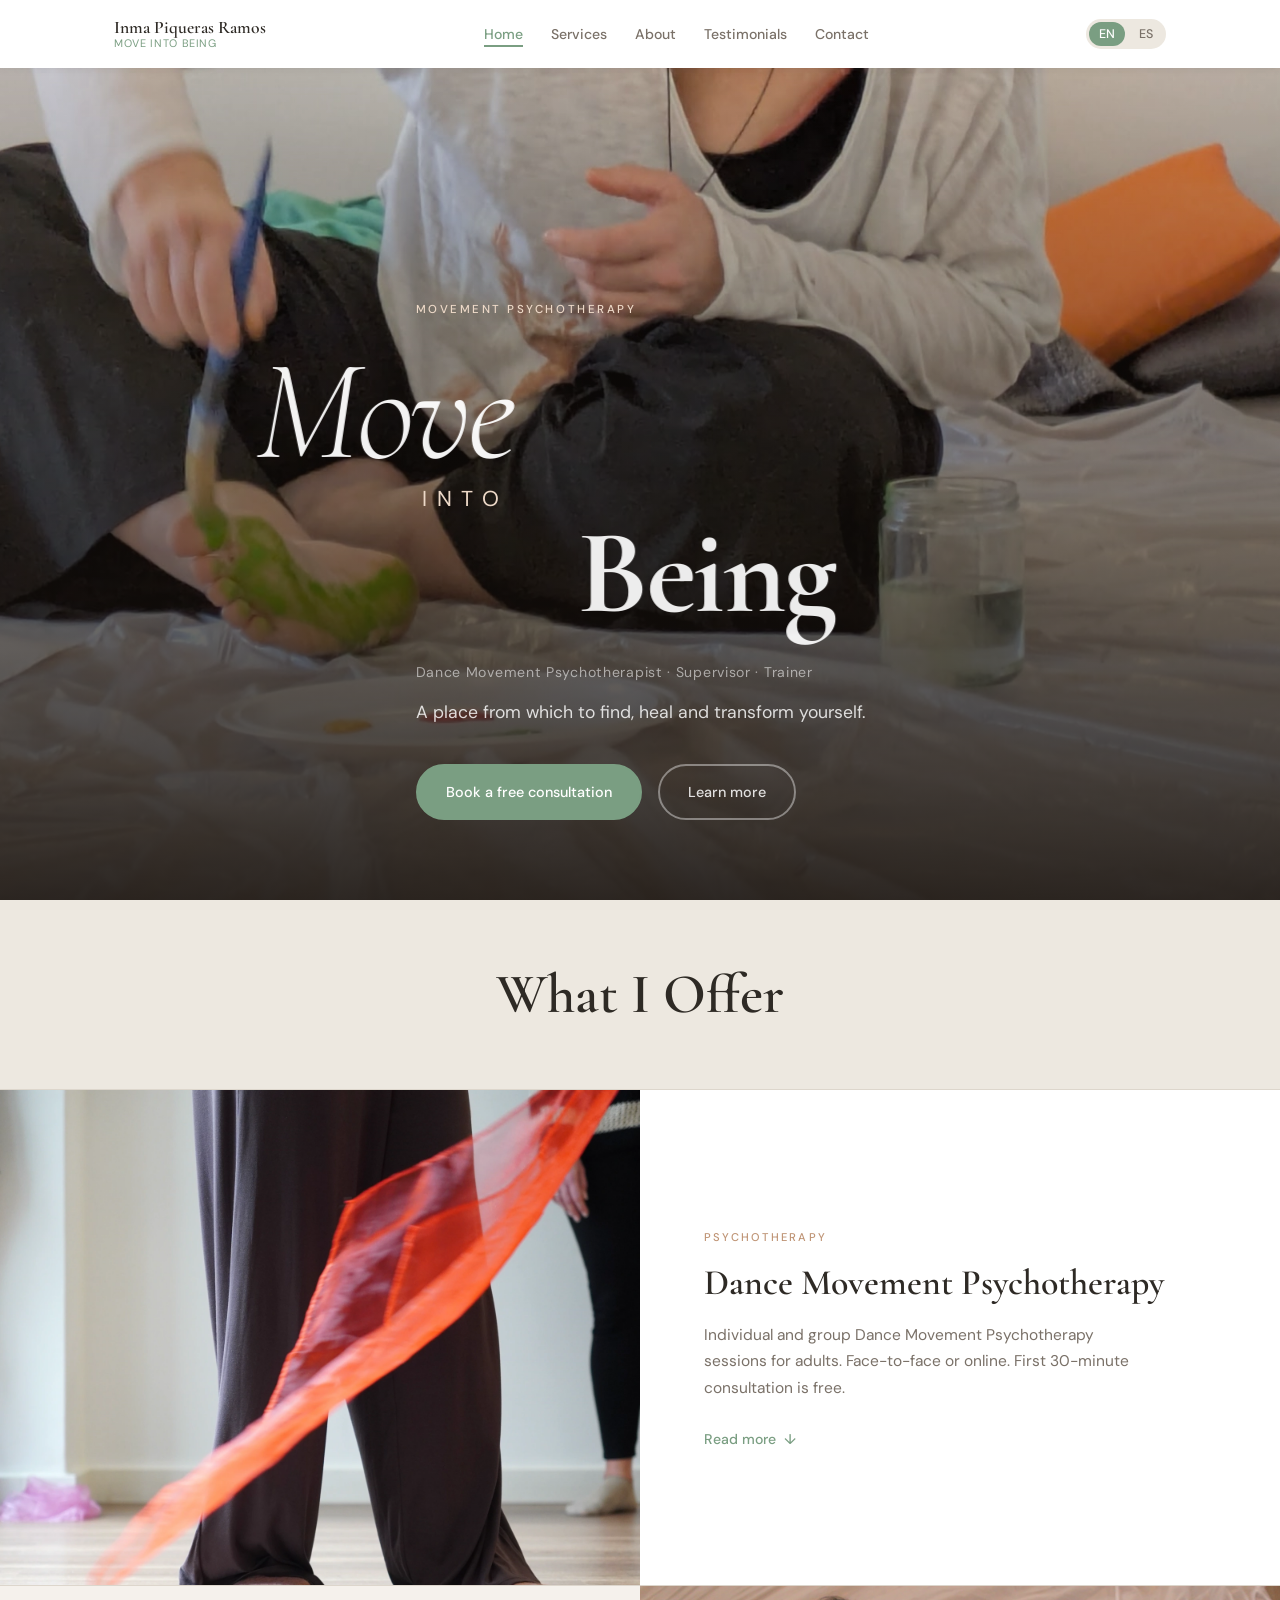
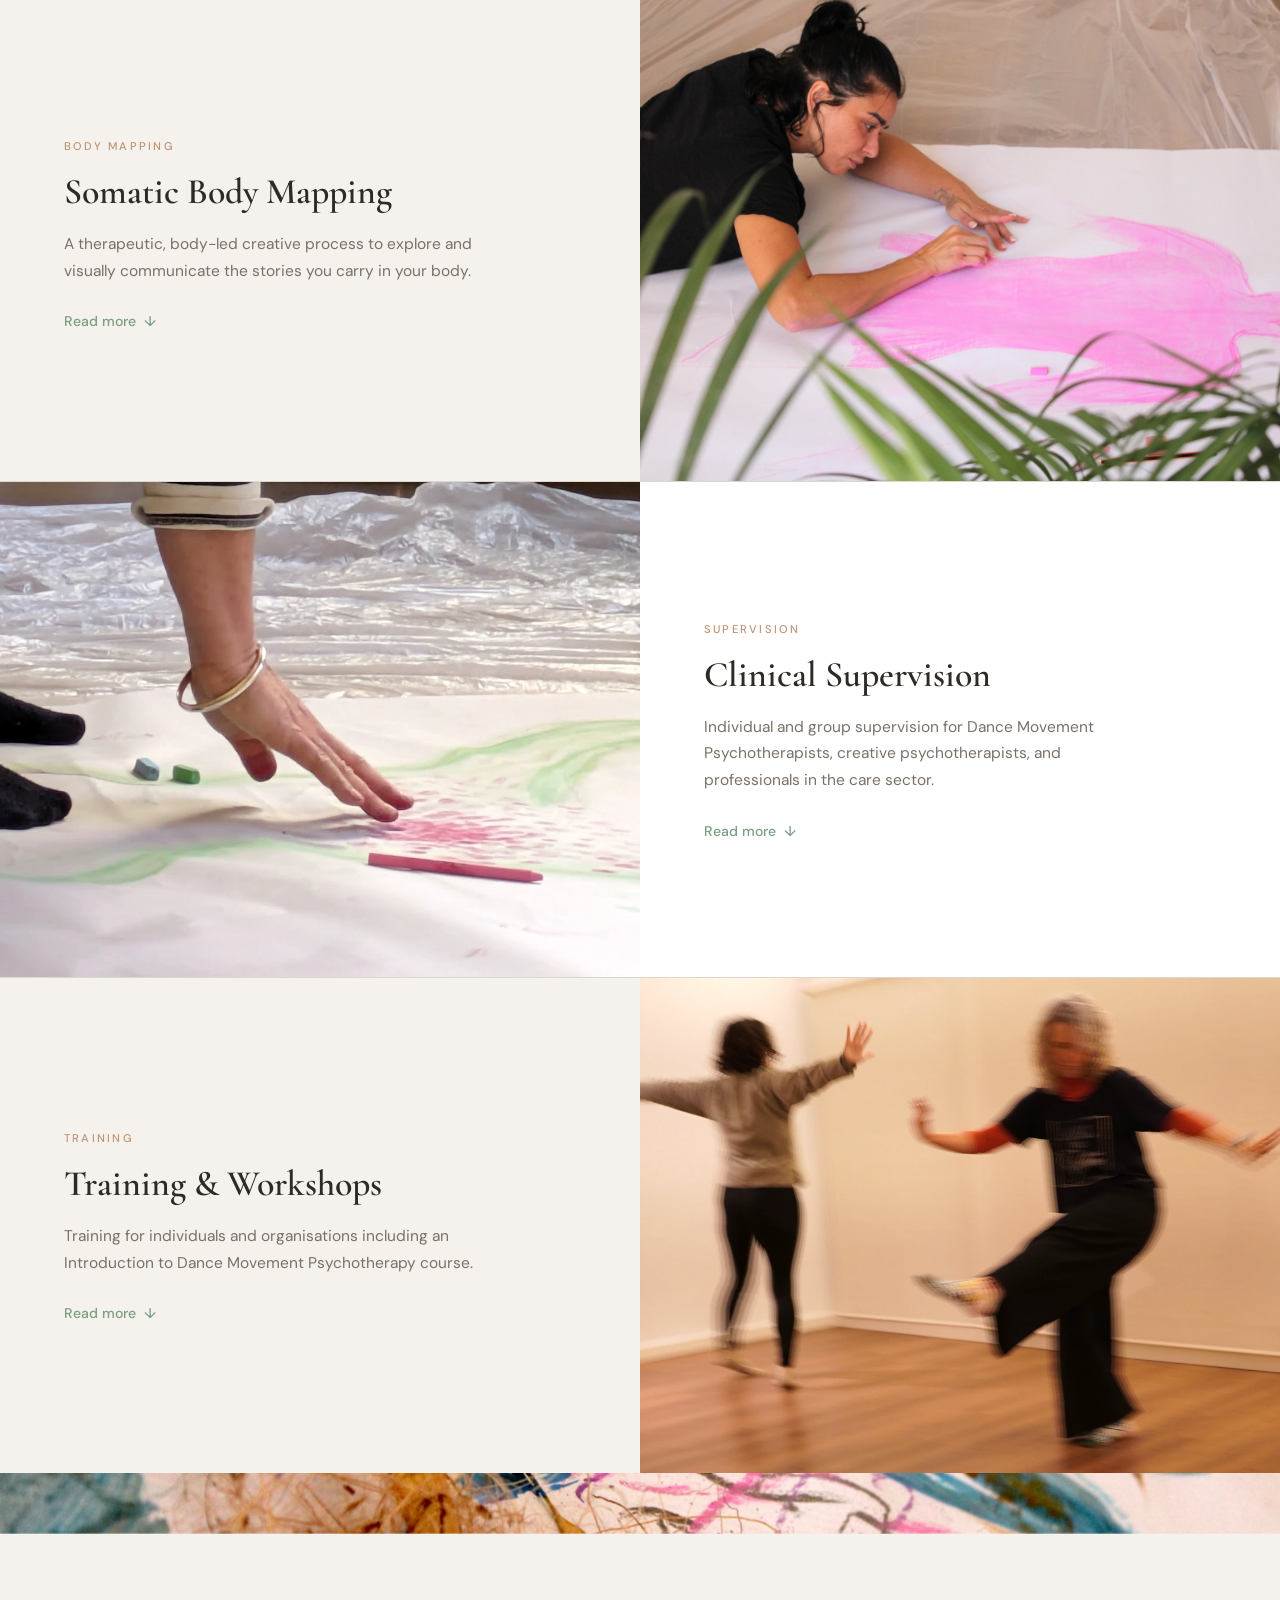
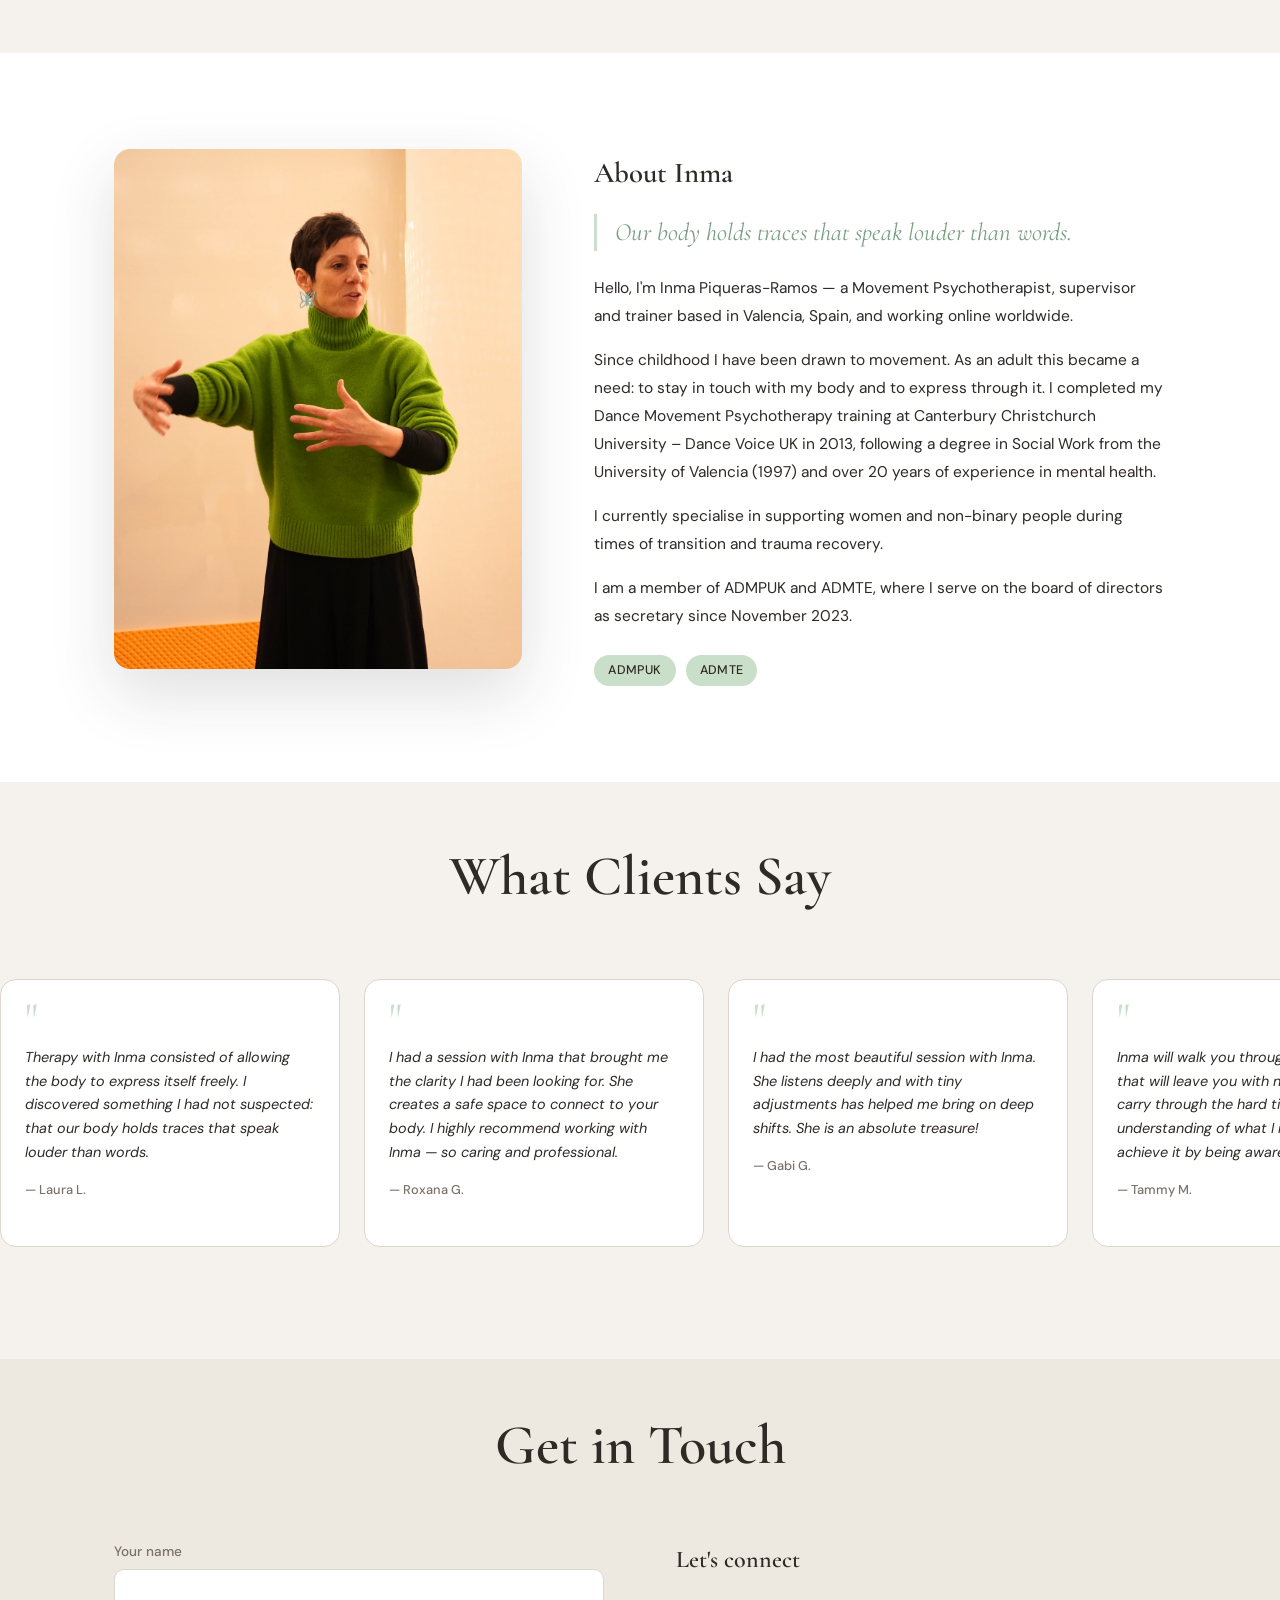
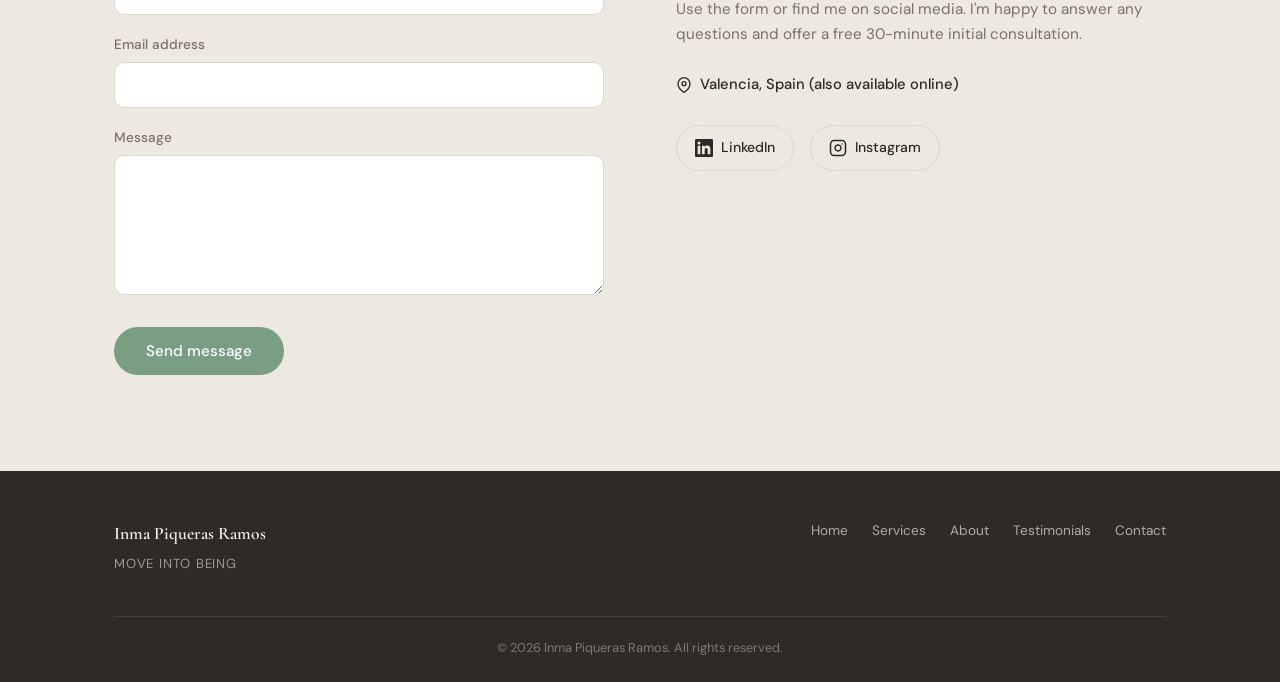
==== commit 655b2f1e: "handle edge case of missing files when update. fix cache script issue" ====
--- a/index.html
+++ b/index.html
@@ -470,6 +470,6 @@
   </div>
 </footer>
 
-<script src="script.js"></script>
+<script src="script.js?v=2"></script>
 </body>
 </html>
